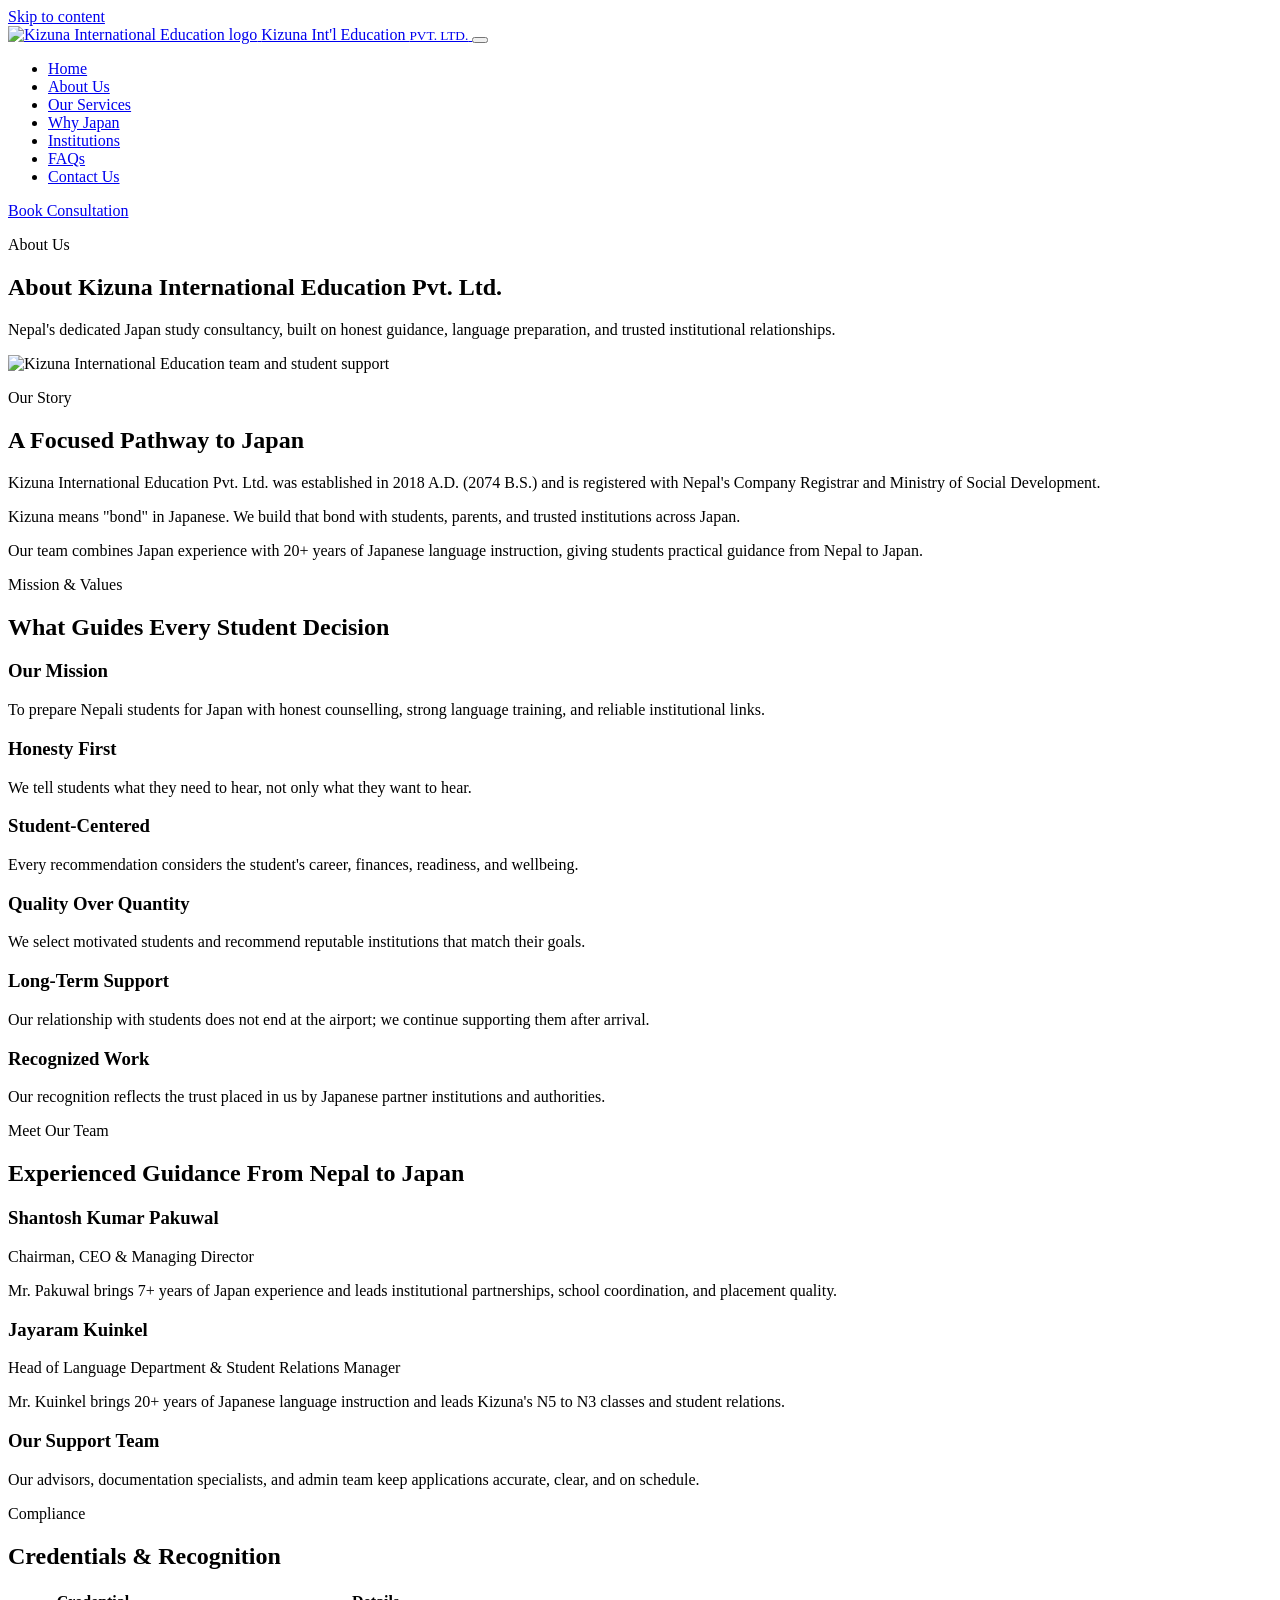
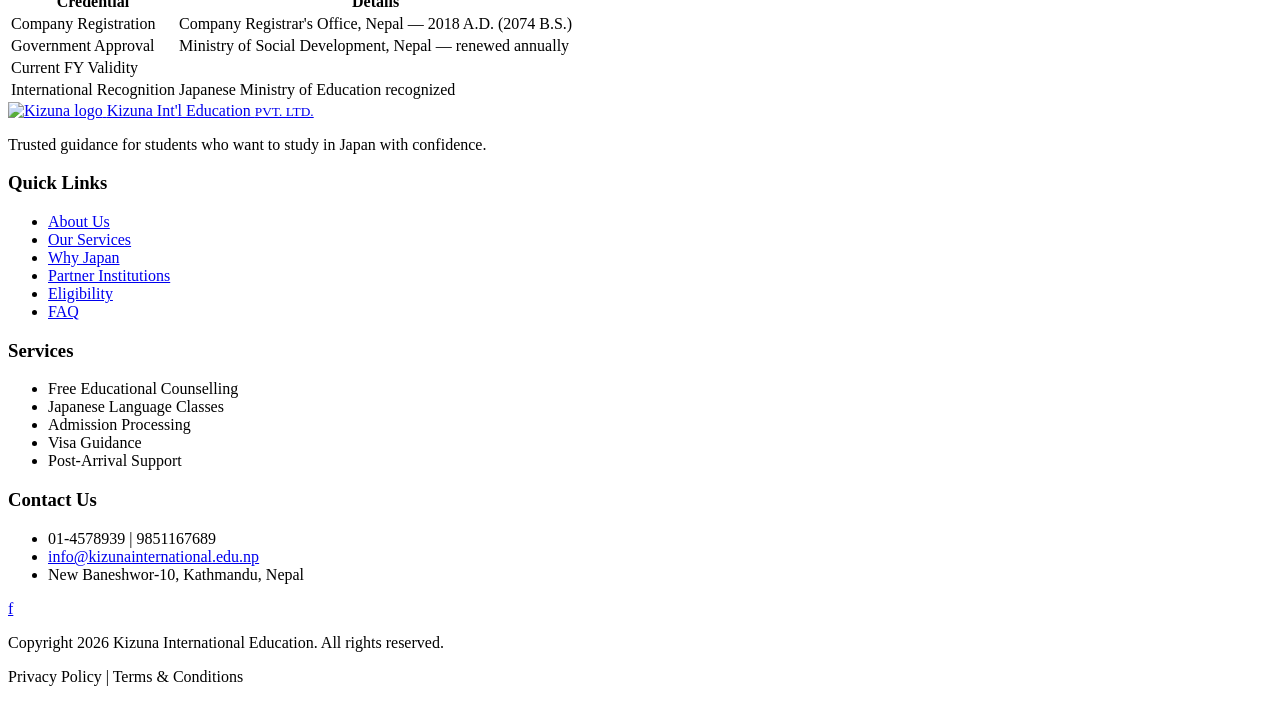
==== about.html @ e5ee1f21 "Add files via upload" ====
<!DOCTYPE html>
<html lang="en">
  <head>
    <meta charset="UTF-8" />
    <meta name="viewport" content="width=device-width, initial-scale=1.0" />
    <title>About Us | Kizuna International Education</title>
    <meta
      name="description"
      content="Learn about Kizuna International Education, Nepal's dedicated Japan study consultancy with government approval, Japan experience, and in-house Japanese language instruction."
    />
    <link rel="preconnect" href="https://fonts.googleapis.com" />
    <link rel="preconnect" href="https://fonts.gstatic.com" crossorigin />
    <link
      href="https://fonts.googleapis.com/css2?family=Noto+Sans:wght@400;500;600;700&family=Outfit:wght@400;500;600;700;800&display=swap"
      rel="stylesheet"
    />
    <link rel="stylesheet" href="css/style.css" />
    <link rel="icon" type="image/png" href="assets/logo/favicon.png" />
  </head>
  <body>
    <a class="skip-link" href="#main-content">Skip to content</a>

    <header class="site-header">
      <div class="container nav-wrap">
        <a class="brand" href="index.html" aria-label="Kizuna International Education home">
          <img src="assets/logo/kizuna-logo.jpeg" alt="Kizuna International Education logo" />
          <span>Kizuna Int'l Education <small>PVT. LTD.</small></span>
        </a>
        <button class="menu-toggle" id="menuToggle" aria-expanded="false" aria-controls="primaryNav" aria-label="Open navigation menu">
          <span></span><span></span><span></span>
        </button>
        <nav class="primary-nav" id="primaryNav" aria-label="Primary navigation">
          <ul>
            <li><a href="index.html" class="nav-link">Home</a></li>
            <li><a href="about.html" class="nav-link active">About Us</a></li>
            <li><a href="services.html" class="nav-link">Our Services</a></li>
            <li><a href="why-japan.html" class="nav-link">Why Japan</a></li>
            <li><a href="partners.html" class="nav-link">Institutions</a></li>
            <li><a href="faq.html" class="nav-link">FAQs</a></li>
            <li><a href="contact.html" class="nav-link">Contact Us</a></li>
          </ul>
          <a class="btn btn-primary nav-cta" href="contact.html">Book Consultation</a>
        </nav>
      </div>
    </header>

    <main id="main-content">
      <section class="page-hero">
        <div class="container" data-animate="fade-up">
          <p class="eyebrow">About Us</p>
          <h1>About Kizuna International Education Pvt. Ltd.</h1>
          <p>Nepal's dedicated Japan study consultancy, built on honest guidance, language preparation, and trusted institutional relationships.</p>
        </div>
      </section>

      <section class="content-band section-pad">
        <div class="container feature-split">
          <div class="about-image" data-animate="fade-right">
            <img src="assets/logo/banner1.png" alt="Kizuna International Education team and student support" />
          </div>
          <div class="about-content" data-animate="fade-left">
            <p class="eyebrow">Our Story</p>
            <h2>A Focused Pathway to Japan</h2>
            <p>Kizuna International Education Pvt. Ltd. was established in 2018 A.D. (2074 B.S.) and is registered with Nepal's Company Registrar and Ministry of Social Development.</p>
            <p>Kizuna means "bond" in Japanese. We build that bond with students, parents, and trusted institutions across Japan.</p>
            <p>Our team combines Japan experience with 20+ years of Japanese language instruction, giving students practical guidance from Nepal to Japan.</p>
          </div>
        </div>
      </section>

      <section class="content-band soft section-pad">
        <div class="container">
          <div class="section-head center" data-animate="fade-up">
            <p class="eyebrow">Mission & Values</p>
            <h2>What Guides Every Student Decision</h2>
          </div>
          <div class="content-grid">
            <article class="detail-card" data-animate="fade-up">
              <h3>Our Mission</h3>
              <p>To prepare Nepali students for Japan with honest counselling, strong language training, and reliable institutional links.</p>
            </article>
            <article class="detail-card" data-animate="fade-up">
              <h3>Honesty First</h3>
              <p>We tell students what they need to hear, not only what they want to hear.</p>
            </article>
            <article class="detail-card" data-animate="fade-up">
              <h3>Student-Centered</h3>
              <p>Every recommendation considers the student's career, finances, readiness, and wellbeing.</p>
            </article>
            <article class="detail-card" data-animate="fade-up">
              <h3>Quality Over Quantity</h3>
              <p>We select motivated students and recommend reputable institutions that match their goals.</p>
            </article>
            <article class="detail-card" data-animate="fade-up">
              <h3>Long-Term Support</h3>
              <p>Our relationship with students does not end at the airport; we continue supporting them after arrival.</p>
            </article>
            <article class="detail-card" data-animate="fade-up">
              <h3>Recognized Work</h3>
              <p>Our recognition reflects the trust placed in us by Japanese partner institutions and authorities.</p>
            </article>
          </div>
        </div>
      </section>

      <section class="content-band section-pad">
        <div class="container">
          <div class="section-head center" data-animate="fade-up">
            <p class="eyebrow">Meet Our Team</p>
            <h2>Experienced Guidance From Nepal to Japan</h2>
          </div>
          <div class="team-grid">
            <article class="team-card" data-animate="fade-up">
              <h3>Shantosh Kumar Pakuwal</h3>
              <span class="role">Chairman, CEO & Managing Director</span>
              <p>Mr. Pakuwal brings 7+ years of Japan experience and leads institutional partnerships, school coordination, and placement quality.</p>
            </article>
            <article class="team-card" data-animate="fade-up">
              <h3>Jayaram Kuinkel</h3>
              <span class="role">Head of Language Department & Student Relations Manager</span>
              <p>Mr. Kuinkel brings 20+ years of Japanese language instruction and leads Kizuna's N5 to N3 classes and student relations.</p>
            </article>
          </div>
          <article class="detail-card support-card" data-animate="fade-up">
            <h3>Our Support Team</h3>
            <p>Our advisors, documentation specialists, and admin team keep applications accurate, clear, and on schedule.</p>
          </article>
        </div>
      </section>

      <section class="content-band soft section-pad">
        <div class="container">
          <div class="section-head center" data-animate="fade-up">
            <p class="eyebrow">Compliance</p>
            <h2>Credentials & Recognition</h2>
          </div>
          <div class="table-wrap" data-animate="fade-up">
            <table class="data-table">
              <thead>
                <tr><th>Credential</th><th>Details</th></tr>
              </thead>
              <tbody>
                <tr><td>Company Registration</td><td>Company Registrar's Office, Nepal &mdash; 2018 A.D. (2074 B.S.)</td></tr>
                <tr><td>Government Approval</td><td>Ministry of Social Development, Nepal &mdash; renewed annually</td></tr>
                <tr><td>Current FY Validity</td><td><span data-fiscal-year></span></td></tr>
                <tr><td>International Recognition</td><td>Japanese Ministry of Education recognized</td></tr>
              </tbody>
            </table>
          </div>
        </div>
      </section>
    </main>

    <footer class="site-footer">
      <div class="container footer-grid">
        <div>
          <a class="brand footer-brand" href="index.html" aria-label="Kizuna home">
            <img src="assets/logo/kizuna-logo.jpeg" alt="Kizuna logo" />
            <span>Kizuna Int'l Education <small>PVT. LTD.</small></span>
          </a>
          <p>Trusted guidance for students who want to study in Japan with confidence.</p>
        </div>
        <div>
          <h3>Quick Links</h3>
          <ul>
            <li><a href="about.html">About Us</a></li>
            <li><a href="services.html">Our Services</a></li>
            <li><a href="why-japan.html">Why Japan</a></li>
            <li><a href="partners.html">Partner Institutions</a></li>
            <li><a href="eligibility.html">Eligibility</a></li>
            <li><a href="faq.html">FAQ</a></li>
          </ul>
        </div>
        <div>
          <h3>Services</h3>
          <ul>
            <li>Free Educational Counselling</li>
            <li>Japanese Language Classes</li>
            <li>Admission Processing</li>
            <li>Visa Guidance</li>
            <li>Post-Arrival Support</li>
          </ul>
        </div>
        <div>
          <h3>Contact Us</h3>
          <ul>
            <li>01-4578939 | 9851167689</li>
            <li><a href="mailto:info@kizunainternational.edu.np">info@kizunainternational.edu.np</a></li>
            <li>New Baneshwor-10, Kathmandu, Nepal</li>
          </ul>
          <div class="social-row" aria-label="Social links">
            <a href="https://www.facebook.com/kizunakathmandu" target="_blank" rel="noopener noreferrer">f</a>
          </div>
        </div>
      </div>
      <div class="copyright">
        <div class="container copyright-row">
          <p>Copyright <span data-current-year>2026</span> Kizuna International Education. All rights reserved.</p>
          <p>Privacy Policy | Terms & Conditions</p>
        </div>
      </div>
    </footer>
    <script src="js/script.js"></script>
  </body>
</html>
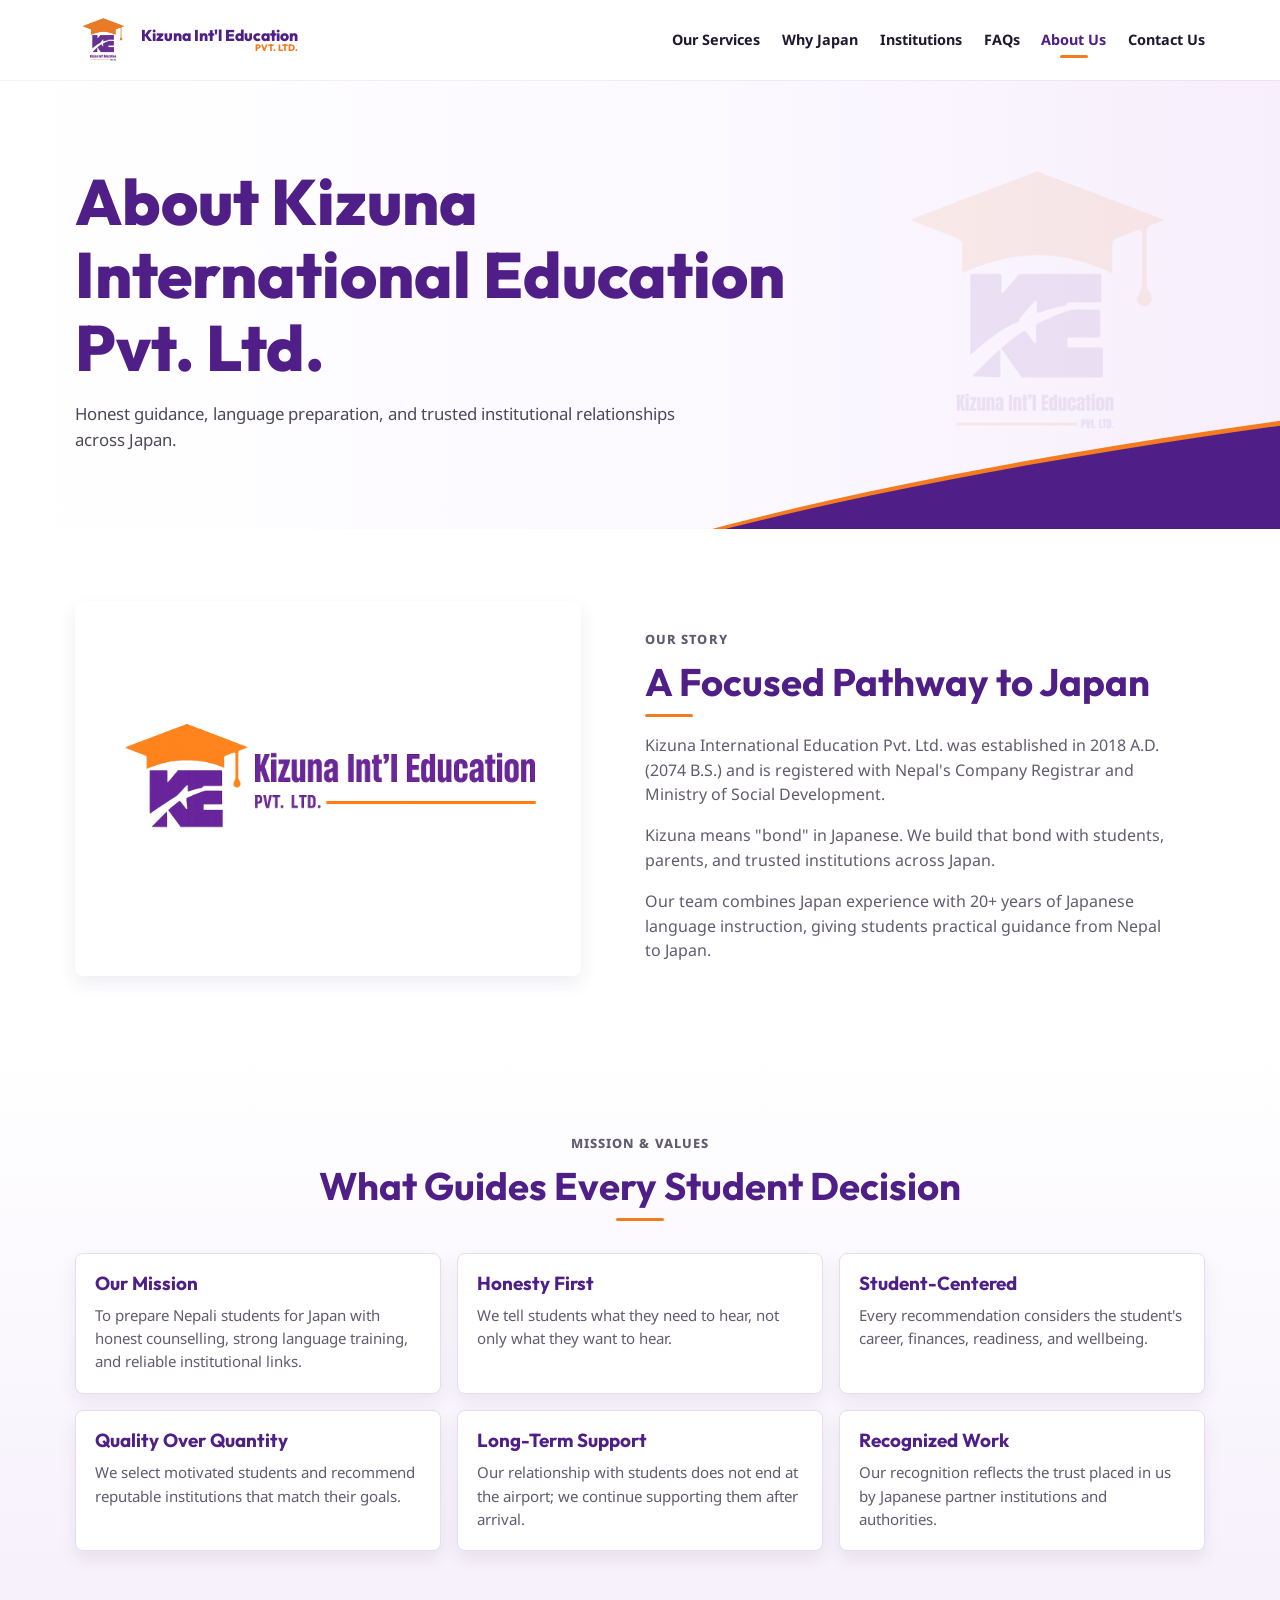
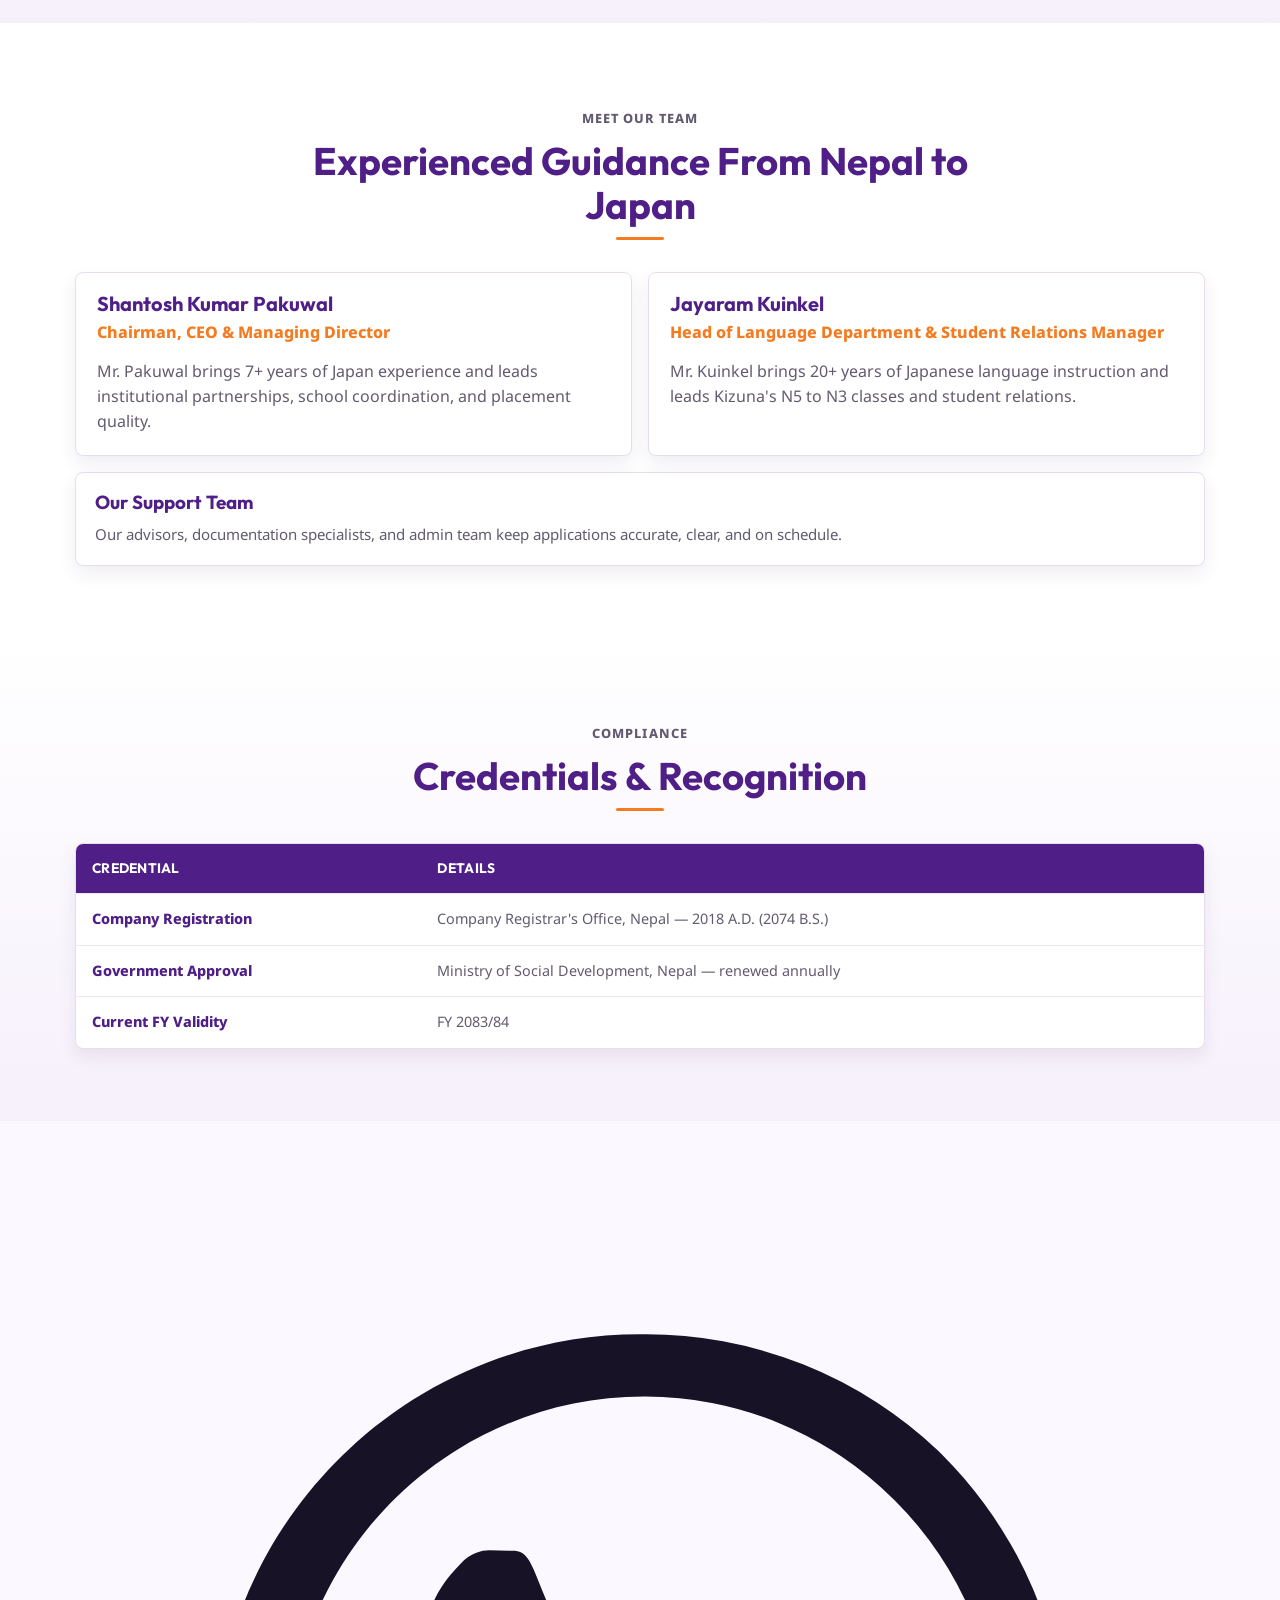
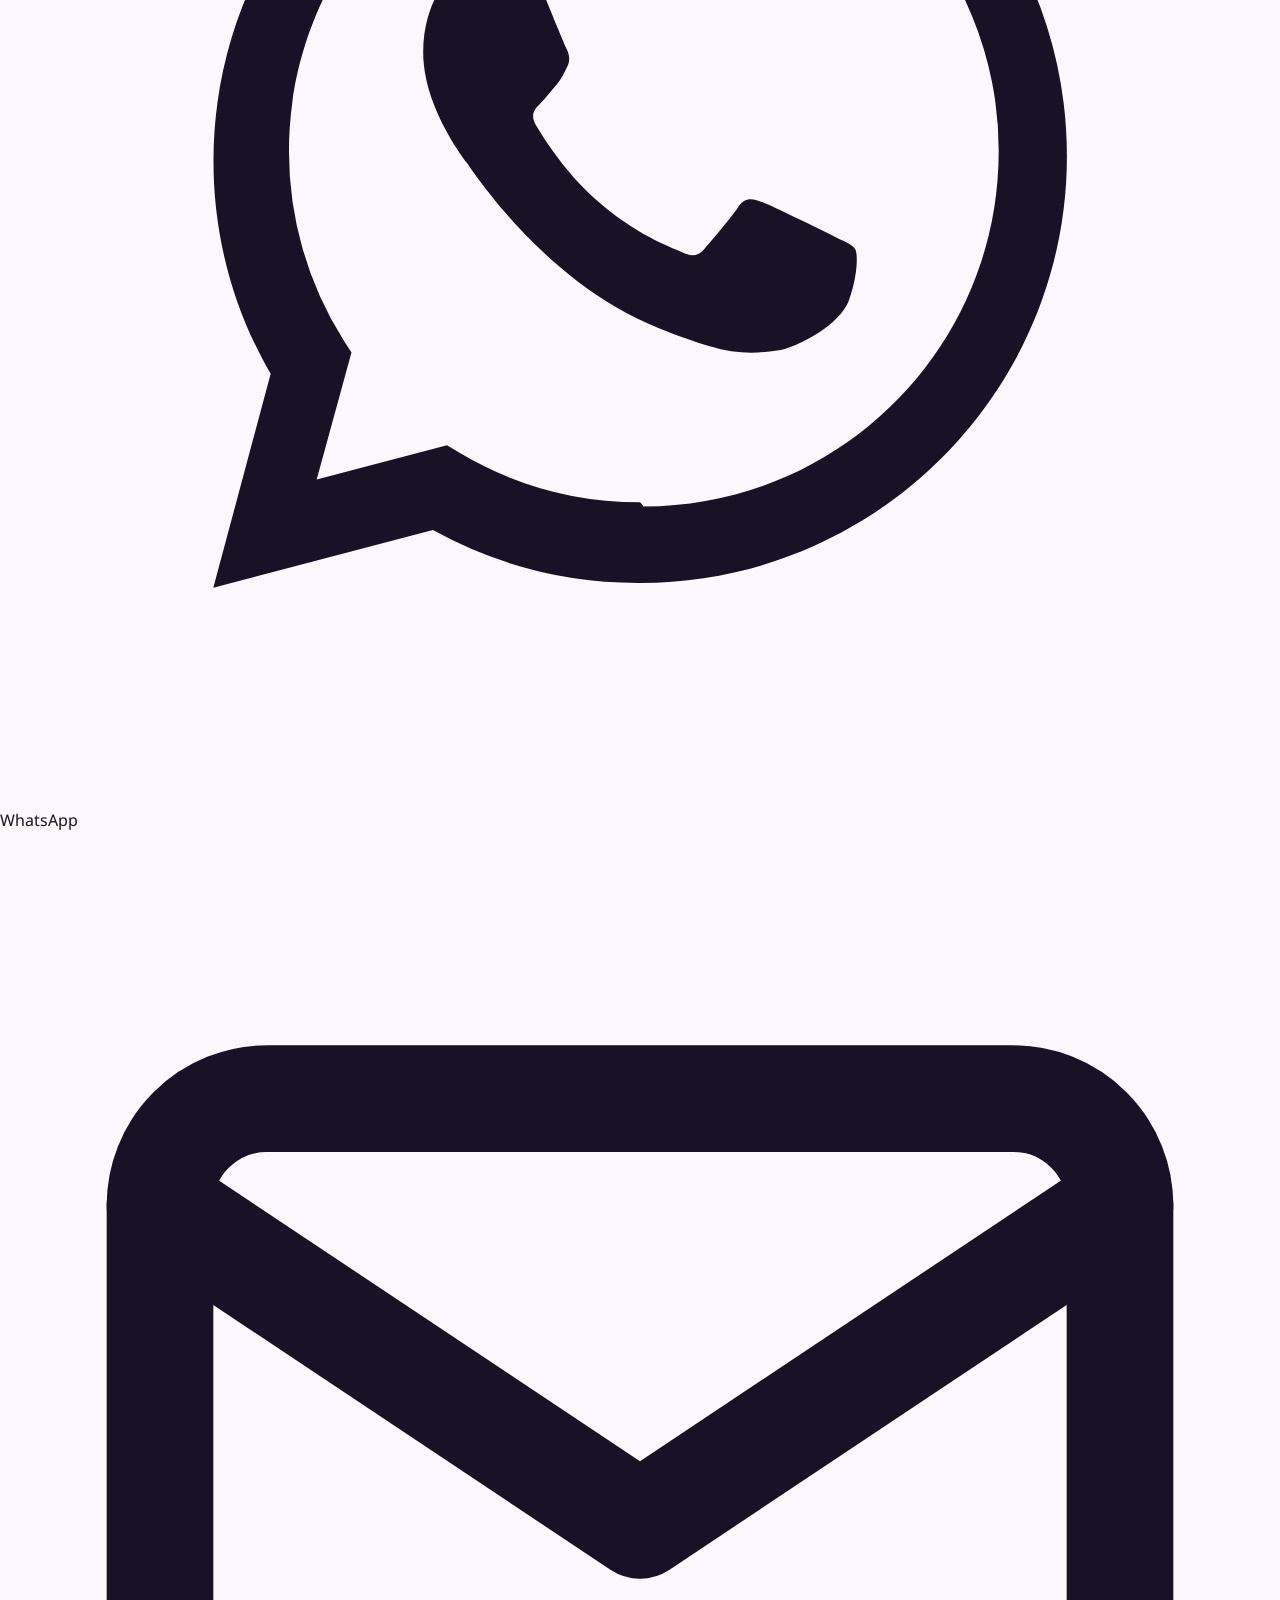
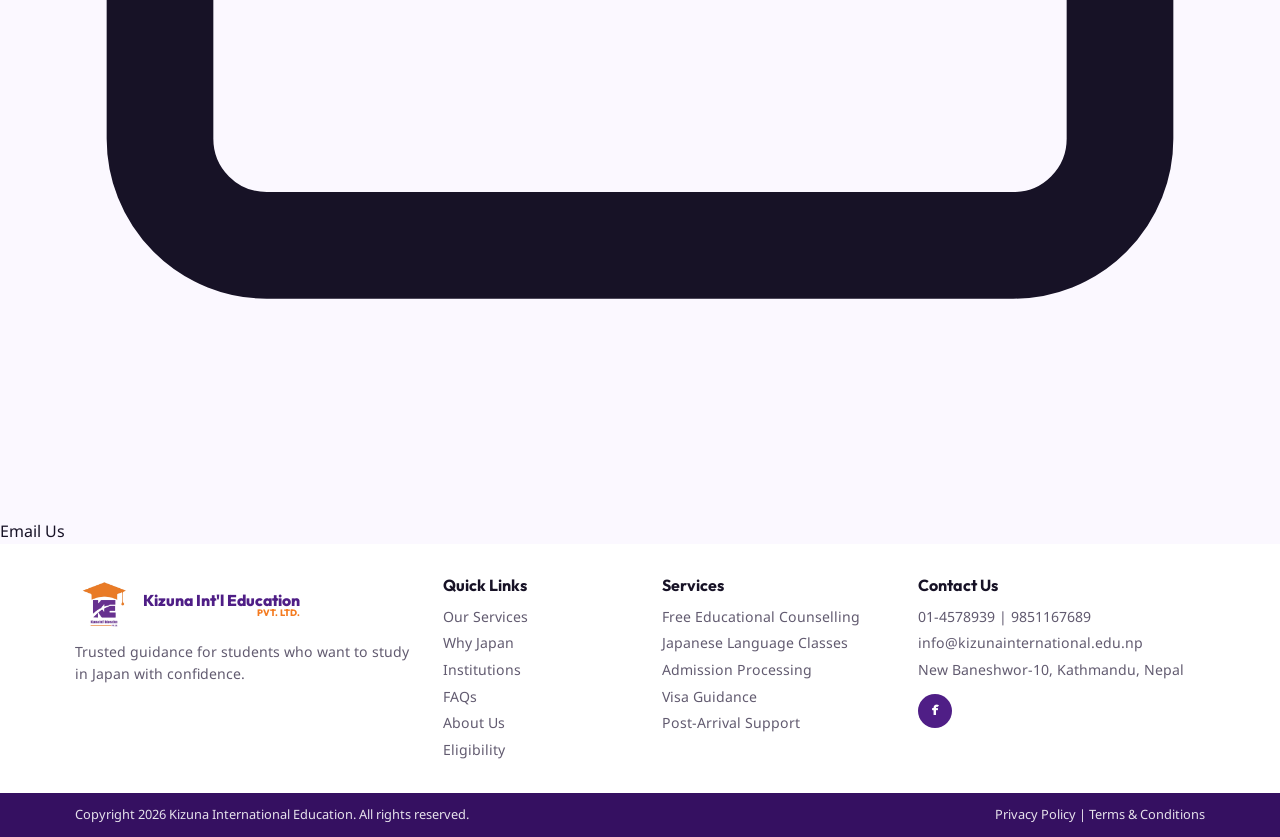
==== commit 9779779c: "Add files via upload" ====
--- a/about.html
+++ b/about.html
@@ -6,7 +6,7 @@
     <title>About Us | Kizuna International Education</title>
     <meta
       name="description"
-      content="Learn about Kizuna International Education, Nepal's dedicated Japan study consultancy with government approval, Japan experience, and in-house Japanese language instruction."
+      content="Learn about Kizuna International Education, a Japan study consultancy with government approval, Japan experience, and in-house Japanese language instruction."
     />
     <link rel="preconnect" href="https://fonts.googleapis.com" />
     <link rel="preconnect" href="https://fonts.gstatic.com" crossorigin />
@@ -31,25 +31,23 @@
         </button>
         <nav class="primary-nav" id="primaryNav" aria-label="Primary navigation">
           <ul>
-            <li><a href="index.html" class="nav-link">Home</a></li>
-            <li><a href="about.html" class="nav-link active">About Us</a></li>
             <li><a href="services.html" class="nav-link">Our Services</a></li>
             <li><a href="why-japan.html" class="nav-link">Why Japan</a></li>
             <li><a href="partners.html" class="nav-link">Institutions</a></li>
             <li><a href="faq.html" class="nav-link">FAQs</a></li>
+            <li><a href="about.html" class="nav-link active">About Us</a></li>
             <li><a href="contact.html" class="nav-link">Contact Us</a></li>
           </ul>
-          <a class="btn btn-primary nav-cta" href="contact.html">Book Consultation</a>
         </nav>
       </div>
     </header>
 
     <main id="main-content">
-      <section class="page-hero">
+      <section class="page-hero h-about">
+        <span class="hero-symbol" aria-hidden="true"></span>
         <div class="container" data-animate="fade-up">
-          <p class="eyebrow">About Us</p>
           <h1>About Kizuna International Education Pvt. Ltd.</h1>
-          <p>Nepal's dedicated Japan study consultancy, built on honest guidance, language preparation, and trusted institutional relationships.</p>
+          <p>Honest guidance, language preparation, and trusted institutional relationships across Japan.</p>
         </div>
       </section>
 
@@ -71,7 +69,7 @@
       <section class="content-band soft section-pad">
         <div class="container">
           <div class="section-head center" data-animate="fade-up">
-            <p class="eyebrow">Mission & Values</p>
+            <p class="eyebrow">Mission &amp; Values</p>
             <h2>What Guides Every Student Decision</h2>
           </div>
           <div class="content-grid">
@@ -112,12 +110,12 @@
           <div class="team-grid">
             <article class="team-card" data-animate="fade-up">
               <h3>Shantosh Kumar Pakuwal</h3>
-              <span class="role">Chairman, CEO & Managing Director</span>
+              <span class="role">Chairman, CEO &amp; Managing Director</span>
               <p>Mr. Pakuwal brings 7+ years of Japan experience and leads institutional partnerships, school coordination, and placement quality.</p>
             </article>
             <article class="team-card" data-animate="fade-up">
               <h3>Jayaram Kuinkel</h3>
-              <span class="role">Head of Language Department & Student Relations Manager</span>
+              <span class="role">Head of Language Department &amp; Student Relations Manager</span>
               <p>Mr. Kuinkel brings 20+ years of Japanese language instruction and leads Kizuna's N5 to N3 classes and student relations.</p>
             </article>
           </div>
@@ -132,7 +130,7 @@
         <div class="container">
           <div class="section-head center" data-animate="fade-up">
             <p class="eyebrow">Compliance</p>
-            <h2>Credentials & Recognition</h2>
+            <h2>Credentials &amp; Recognition</h2>
           </div>
           <div class="table-wrap" data-animate="fade-up">
             <table class="data-table">
@@ -143,13 +141,23 @@
                 <tr><td>Company Registration</td><td>Company Registrar's Office, Nepal &mdash; 2018 A.D. (2074 B.S.)</td></tr>
                 <tr><td>Government Approval</td><td>Ministry of Social Development, Nepal &mdash; renewed annually</td></tr>
                 <tr><td>Current FY Validity</td><td><span data-fiscal-year></span></td></tr>
-                <tr><td>International Recognition</td><td>Japanese Ministry of Education recognized</td></tr>
               </tbody>
             </table>
           </div>
         </div>
       </section>
     </main>
+
+    <div class="floating-contact" aria-label="Quick contact">
+      <a class="fab fab-whatsapp" href="https://wa.me/9779851167689" target="_blank" rel="noopener noreferrer" aria-label="Contact us on WhatsApp">
+        <svg viewBox="0 0 32 32" fill="currentColor" aria-hidden="true"><path d="M16.004 5.333c-5.887 0-10.667 4.78-10.667 10.667 0 1.88.494 3.71 1.43 5.32L5.333 26.667l5.49-1.44a10.62 10.62 0 0 0 5.18 1.32h.004c5.886 0 10.666-4.78 10.666-10.667 0-2.85-1.11-5.53-3.125-7.545a10.6 10.6 0 0 0-7.545-3.002zm0 19.2h-.003a8.84 8.84 0 0 1-4.503-1.233l-.323-.192-3.258.854.87-3.176-.21-.326a8.83 8.83 0 0 1-1.353-4.7c0-4.892 3.98-8.87 8.876-8.87a8.8 8.8 0 0 1 6.27 2.6 8.8 8.8 0 0 1 2.597 6.276c0 4.893-3.98 8.872-8.876 8.872zm4.867-6.64c-.267-.134-1.578-.778-1.823-.867-.244-.089-.422-.133-.6.134-.178.266-.689.866-.845 1.044-.155.178-.311.2-.578.067-.267-.134-1.126-.415-2.145-1.323-.793-.707-1.328-1.58-1.484-1.847-.155-.267-.016-.41.117-.544.12-.12.267-.31.4-.466.134-.156.178-.267.267-.445.089-.178.045-.334-.022-.467-.067-.134-.6-1.446-.822-1.98-.216-.52-.436-.45-.6-.458l-.511-.009c-.178 0-.467.067-.711.334-.245.266-.934.912-.934 2.224 0 1.311.956 2.578 1.09 2.756.133.178 1.88 2.872 4.556 4.027.636.275 1.133.439 1.52.561.639.203 1.22.174 1.68.106.512-.077 1.578-.645 1.8-1.267.222-.623.222-1.156.155-1.267-.066-.111-.244-.178-.511-.311z"/></svg>
+        <span class="fab-label">WhatsApp</span>
+      </a>
+      <a class="fab fab-email" href="https://mail.google.com/mail/?view=cm&amp;fs=1&amp;to=info@kizunainternational.edu.np&amp;su=Study%20in%20Japan%20Inquiry" target="_blank" rel="noopener noreferrer" aria-label="Email us on Gmail">
+        <svg viewBox="0 0 24 24" fill="none" stroke="currentColor" stroke-width="2" stroke-linecap="round" stroke-linejoin="round" aria-hidden="true"><rect x="3" y="5" width="18" height="14" rx="2"/><path d="m3 7 9 6 9-6"/></svg>
+        <span class="fab-label">Email Us</span>
+      </a>
+    </div>
 
     <footer class="site-footer">
       <div class="container footer-grid">
@@ -163,12 +171,12 @@
         <div>
           <h3>Quick Links</h3>
           <ul>
-            <li><a href="about.html">About Us</a></li>
             <li><a href="services.html">Our Services</a></li>
             <li><a href="why-japan.html">Why Japan</a></li>
-            <li><a href="partners.html">Partner Institutions</a></li>
+            <li><a href="partners.html">Institutions</a></li>
+            <li><a href="faq.html">FAQs</a></li>
+            <li><a href="about.html">About Us</a></li>
             <li><a href="eligibility.html">Eligibility</a></li>
-            <li><a href="faq.html">FAQ</a></li>
           </ul>
         </div>
         <div>
@@ -196,7 +204,7 @@
       <div class="copyright">
         <div class="container copyright-row">
           <p>Copyright <span data-current-year>2026</span> Kizuna International Education. All rights reserved.</p>
-          <p>Privacy Policy | Terms & Conditions</p>
+          <p>Privacy Policy | Terms &amp; Conditions</p>
         </div>
       </div>
     </footer>
--- a/css/style.css
+++ b/css/style.css
@@ -0,0 +1,1937 @@
+:root {
+  --bg: #fbf8ff;
+  --surface: #ffffff;
+  --surface-soft: #f6f0fb;
+  --text: #171226;
+  --muted: #625b70;
+  --primary: #4f1e86;
+  --primary-dark: #351061;
+  --primary-soft: #efe5f8;
+  --accent: #f47b20;
+  --accent-light: #ff9d38;
+  --line: #e7ddec;
+  --success: #2f9152;
+
+  --radius: 8px;
+  --shadow-sm: 0 8px 18px rgba(57, 29, 86, 0.08);
+  --shadow: 0 16px 34px rgba(57, 29, 86, 0.13);
+  --container-pad: 1rem;
+  --header-h: 80px;
+  --transition: 220ms ease;
+}
+
+* {
+  box-sizing: border-box;
+}
+
+html {
+  scroll-behavior: smooth;
+}
+
+body {
+  margin: 0;
+  font-family: "Noto Sans", "Segoe UI", sans-serif;
+  color: var(--text);
+  background: var(--bg);
+  line-height: 1.55;
+  overflow-x: hidden;
+}
+
+img {
+  max-width: 100%;
+  display: block;
+}
+
+a {
+  color: inherit;
+  text-decoration: none;
+}
+
+ul,
+ol {
+  margin: 0;
+  padding: 0;
+  list-style: none;
+}
+
+h1,
+h2,
+h3 {
+  margin: 0;
+  font-family: "Outfit", "Segoe UI", sans-serif;
+  line-height: 1.14;
+  letter-spacing: 0;
+}
+
+p {
+  margin: 0;
+}
+
+.container {
+  width: min(1130px, calc(100% - (var(--container-pad) * 2)));
+  margin: 0 auto;
+}
+
+.section-pad {
+  padding: 72px 0;
+}
+
+.skip-link {
+  position: absolute;
+  left: -999px;
+  top: 0;
+  z-index: 1000;
+  padding: 0.7rem 0.9rem;
+  background: var(--primary);
+  color: #fff;
+}
+
+.skip-link:focus {
+  left: 12px;
+  top: 12px;
+}
+
+.site-header {
+  position: sticky;
+  top: 0;
+  z-index: 50;
+  background: rgba(255, 255, 255, 0.96);
+  box-shadow: 0 1px 0 rgba(79, 30, 134, 0.06);
+  backdrop-filter: blur(12px);
+  transition: box-shadow var(--transition);
+}
+
+.site-header.scrolled {
+  box-shadow: 0 10px 28px rgba(45, 25, 70, 0.1);
+}
+
+.nav-wrap {
+  min-height: var(--header-h);
+  display: flex;
+  align-items: center;
+  justify-content: space-between;
+  gap: 1.2rem;
+}
+
+.brand {
+  display: inline-flex;
+  align-items: center;
+  gap: 0.62rem;
+  flex-shrink: 0;
+}
+
+.brand img {
+  width: 56px;
+  height: 56px;
+  object-fit: contain;
+  mix-blend-mode: multiply;
+}
+
+.brand span {
+  display: grid;
+  color: var(--primary);
+  font-family: "Outfit", sans-serif;
+  font-size: 0.98rem;
+  font-weight: 800;
+  line-height: 1.05;
+  white-space: nowrap;
+}
+
+.brand small {
+  color: var(--accent);
+  font-size: 0.58rem;
+  text-align: right;
+}
+
+.primary-nav {
+  display: flex;
+  align-items: center;
+  gap: 1.25rem;
+}
+
+.primary-nav ul {
+  display: flex;
+  align-items: center;
+  gap: clamp(0.8rem, 1.7vw, 1.65rem);
+}
+
+.nav-link {
+  position: relative;
+  display: inline-flex;
+  align-items: center;
+  min-height: 38px;
+  color: #1f1830;
+  font-size: 0.9rem;
+  font-weight: 700;
+}
+
+.nav-link::after {
+  content: "";
+  position: absolute;
+  left: 50%;
+  bottom: 1px;
+  width: 28px;
+  height: 3px;
+  background: var(--accent);
+  border-radius: 999px;
+  transform: translateX(-50%) scaleX(0);
+  transition: transform var(--transition);
+}
+
+.nav-link:hover,
+.nav-link.active {
+  color: var(--primary);
+}
+
+.nav-link:hover::after,
+.nav-link.active::after {
+  transform: translateX(-50%) scaleX(1);
+}
+
+.btn {
+  display: inline-flex;
+  align-items: center;
+  justify-content: center;
+  gap: 0.55rem;
+  min-height: 44px;
+  border-radius: 8px;
+  padding: 0.72rem 1.18rem;
+  border: 1px solid transparent;
+  font-size: 0.9rem;
+  font-weight: 800;
+  line-height: 1;
+  cursor: pointer;
+  transition: transform var(--transition), box-shadow var(--transition), border-color var(--transition), background var(--transition);
+}
+
+.btn::after {
+  content: ">";
+  font-size: 1.05rem;
+  line-height: 1;
+}
+
+.btn:hover {
+  transform: translateY(-2px);
+}
+
+.btn-primary {
+  background: linear-gradient(135deg, var(--accent-light), var(--accent));
+  color: #fff;
+  box-shadow: 0 10px 20px rgba(244, 123, 32, 0.24);
+}
+
+.btn-primary:hover {
+  box-shadow: 0 14px 28px rgba(244, 123, 32, 0.32);
+}
+
+.btn-secondary {
+  background: #fff;
+  color: var(--primary);
+  border-color: #ddd1e9;
+}
+
+.btn-secondary:hover {
+  border-color: var(--primary);
+  background: #fbf8ff;
+}
+
+.btn-secondary.light {
+  background: rgba(255, 255, 255, 0.12);
+  color: #fff;
+  border-color: rgba(255, 255, 255, 0.42);
+}
+
+.btn-secondary.light:hover {
+  background: rgba(255, 255, 255, 0.18);
+  border-color: #fff;
+}
+
+.nav-cta {
+  min-height: 42px;
+  padding-inline: 1.05rem;
+  white-space: nowrap;
+}
+
+.nav-cta::after {
+  content: none;
+}
+
+.menu-toggle {
+  display: none;
+  width: 44px;
+  height: 44px;
+  padding: 0;
+  border: 0;
+  border-radius: 8px;
+  background: #fff3e9;
+  align-items: center;
+  justify-content: center;
+  flex-direction: column;
+}
+
+.menu-toggle span {
+  display: block;
+  width: 22px;
+  height: 2px;
+  margin: 2.5px 0;
+  border-radius: 2px;
+  background: var(--primary);
+}
+
+.hero,
+.page-hero {
+  position: relative;
+  overflow: hidden;
+  padding: 86px 0 76px;
+  background: linear-gradient(90deg, #fff 0%, #fbf8ff 58%, #f7effc 100%);
+}
+
+.hero::before,
+.page-hero::before {
+  content: "";
+  position: absolute;
+  top: 50%;
+  right: max(1rem, calc((100vw - 1130px) / 2));
+  width: min(340px, 32vw);
+  aspect-ratio: 1;
+  background: url("../assets/logo/kizuna-logo.jpeg") center / contain no-repeat;
+  mix-blend-mode: multiply;
+  opacity: 0.1;
+  transform: translateY(-50%);
+  pointer-events: none;
+}
+
+.hero::after,
+.page-hero::after {
+  content: "";
+  position: absolute;
+  right: -8%;
+  bottom: -60px;
+  width: 72%;
+  height: 120px;
+  border-top: 5px solid var(--accent);
+  border-radius: 100% 0 0 0;
+  background: var(--primary);
+  transform: skewY(-7deg);
+}
+
+.hero-grid {
+  position: relative;
+  z-index: 1;
+}
+
+.hero-content {
+  max-width: 720px;
+}
+
+.eyebrow {
+  display: inline-block;
+  margin-bottom: 0.72rem;
+  color: var(--primary);
+  font-size: 0.8rem;
+  font-weight: 800;
+  letter-spacing: 0.08em;
+  text-transform: uppercase;
+}
+
+.hero h1 {
+  max-width: 720px;
+  margin-bottom: 1rem;
+  color: var(--primary);
+  font-size: clamp(2.25rem, 5vw, 4rem);
+  font-weight: 800;
+}
+
+.hero-content > p:not(.eyebrow) {
+  max-width: 620px;
+  margin-top: 1rem;
+  color: #4e4859;
+  font-size: 1.05rem;
+}
+
+.hero-actions {
+  display: flex;
+  flex-wrap: wrap;
+  gap: 1rem;
+  margin-top: 1.65rem;
+}
+
+.hero-features {
+  display: grid;
+  grid-template-columns: repeat(3, minmax(0, 1fr));
+  gap: 1.05rem;
+  margin-top: 2rem;
+}
+
+.hero-features article {
+  display: grid;
+  grid-template-columns: 42px 1fr;
+  gap: 0.7rem;
+  align-items: center;
+}
+
+.hero-features h3 {
+  margin-bottom: 0.12rem;
+  font-size: 0.9rem;
+}
+
+.hero-features p {
+  color: var(--muted);
+  font-size: 0.78rem;
+  line-height: 1.3;
+}
+
+.mini-icon,
+.card-icon,
+.stat-icon {
+  position: relative;
+  display: inline-grid;
+  place-items: center;
+  flex: 0 0 auto;
+}
+
+.mini-icon {
+  width: 42px;
+  height: 42px;
+  border-radius: 50%;
+  background: var(--primary);
+  color: #fff;
+}
+
+.hero-features article:nth-child(2) .mini-icon {
+  background: var(--accent);
+}
+
+.card-icon {
+  width: 58px;
+  height: 58px;
+  margin: 0 auto 0.9rem;
+  color: var(--primary);
+}
+
+.stat-icon {
+  width: 52px;
+  height: 52px;
+  color: #fff;
+}
+
+.mini-icon::before,
+.mini-icon::after,
+.card-icon::before,
+.card-icon::after,
+.stat-icon::before,
+.stat-icon::after {
+  content: "";
+  position: absolute;
+  display: block;
+}
+
+.people-icon::before {
+  width: 13px;
+  height: 13px;
+  top: 10px;
+  left: 13px;
+  border: 3px solid currentColor;
+  border-color: currentColor;
+  border-radius: 50%;
+}
+
+.people-icon::after {
+  width: 28px;
+  height: 14px;
+  left: 7px;
+  bottom: 8px;
+  border: 3px solid currentColor;
+  border-top: 0;
+  border-radius: 0 0 16px 16px;
+}
+
+.mini-icon.people-icon,
+.mini-icon.document-icon,
+.mini-icon.shield-icon {
+  color: #fff;
+}
+
+.document-icon::before {
+  width: 26px;
+  height: 32px;
+  border: 4px solid currentColor;
+  border-radius: 4px;
+  transform: translateY(1px);
+}
+
+.document-icon::after {
+  width: 16px;
+  height: 4px;
+  top: 22px;
+  background: currentColor;
+  box-shadow: 0 8px 0 currentColor;
+}
+
+.shield-icon::before {
+  width: 28px;
+  height: 32px;
+  border: 4px solid currentColor;
+  border-radius: 16px 16px 18px 18px;
+  transform: translateY(1px);
+}
+
+.shield-icon::after {
+  width: 14px;
+  height: 8px;
+  border-left: 4px solid currentColor;
+  border-bottom: 4px solid currentColor;
+  transform: rotate(-45deg);
+}
+
+.admission-icon::before,
+.school-icon::before {
+  width: 34px;
+  height: 22px;
+  background: currentColor;
+  clip-path: polygon(50% 0, 100% 38%, 50% 76%, 0 38%);
+  top: 11px;
+}
+
+.admission-icon::after,
+.school-icon::after {
+  width: 28px;
+  height: 12px;
+  border: 4px solid currentColor;
+  border-top: 0;
+  bottom: 10px;
+  border-radius: 0 0 8px 8px;
+}
+
+.visa-icon::before {
+  width: 34px;
+  height: 28px;
+  border: 4px solid currentColor;
+  border-radius: 6px;
+}
+
+.visa-icon::after {
+  width: 18px;
+  height: 18px;
+  border: 4px solid currentColor;
+  border-radius: 50%;
+  right: 6px;
+  bottom: 6px;
+}
+
+.interview-icon::before {
+  width: 34px;
+  height: 24px;
+  border: 4px solid currentColor;
+  border-radius: 7px;
+  top: 10px;
+}
+
+.interview-icon::after {
+  width: 12px;
+  height: 12px;
+  border-left: 4px solid currentColor;
+  border-bottom: 4px solid currentColor;
+  left: 15px;
+  bottom: 10px;
+  transform: skewY(-30deg);
+}
+
+.travel-icon::before {
+  width: 40px;
+  height: 12px;
+  background: currentColor;
+  border-radius: 999px;
+  transform: rotate(-30deg);
+}
+
+.travel-icon::after {
+  width: 22px;
+  height: 22px;
+  border-left: 8px solid currentColor;
+  border-bottom: 8px solid currentColor;
+  transform: rotate(-30deg);
+  right: 7px;
+  top: 12px;
+}
+
+.globe-icon::before {
+  width: 36px;
+  height: 36px;
+  border: 4px solid currentColor;
+  border-radius: 50%;
+}
+
+.globe-icon::after {
+  width: 36px;
+  height: 4px;
+  background: currentColor;
+  box-shadow: 0 -10px 0 -1px currentColor, 0 10px 0 -1px currentColor;
+}
+
+.building-icon::before {
+  width: 28px;
+  height: 36px;
+  border: 4px solid currentColor;
+  border-radius: 4px;
+}
+
+.building-icon::after {
+  width: 4px;
+  height: 4px;
+  background: currentColor;
+  box-shadow: -8px -8px 0 currentColor, 8px -8px 0 currentColor, -8px 4px 0 currentColor, 8px 4px 0 currentColor, -8px 16px 0 currentColor, 8px 16px 0 currentColor;
+}
+
+.tech-icon::before {
+  width: 34px;
+  height: 34px;
+  border: 4px solid currentColor;
+  border-radius: 50%;
+}
+
+.tech-icon::after {
+  width: 8px;
+  height: 8px;
+  background: currentColor;
+  border-radius: 50%;
+  box-shadow: -18px 0 0 currentColor, 18px 0 0 currentColor, 0 -18px 0 currentColor, 0 18px 0 currentColor;
+}
+
+.scholarship-icon::before {
+  width: 36px;
+  height: 28px;
+  border: 4px solid currentColor;
+  border-radius: 6px;
+}
+
+.scholarship-icon::after {
+  width: 18px;
+  height: 26px;
+  border-left: 4px solid currentColor;
+  border-right: 4px solid currentColor;
+}
+
+.career-icon::before {
+  width: 36px;
+  height: 28px;
+  border: 4px solid currentColor;
+  border-radius: 6px;
+  bottom: 12px;
+}
+
+.career-icon::after {
+  width: 18px;
+  height: 8px;
+  border: 4px solid currentColor;
+  border-bottom: 0;
+  top: 9px;
+  border-radius: 6px 6px 0 0;
+}
+
+.culture-icon::before {
+  width: 34px;
+  height: 34px;
+  border: 4px solid currentColor;
+  border-radius: 50% 50% 50% 8px;
+  transform: rotate(-45deg);
+}
+
+.culture-icon::after {
+  width: 8px;
+  height: 8px;
+  background: currentColor;
+  border-radius: 50%;
+}
+
+.section-head {
+  max-width: 720px;
+  margin-bottom: 2rem;
+}
+
+.section-head.center {
+  margin-inline: auto;
+  text-align: center;
+}
+
+.section-head h2,
+.about-content h2,
+.contact-details h2 {
+  color: var(--primary);
+  font-size: clamp(1.8rem, 3vw, 2.55rem);
+}
+
+.section-head h2::after,
+.about-content h2::after,
+.contact-details h2::after {
+  content: "";
+  display: block;
+  width: 48px;
+  height: 3px;
+  margin: 0.55rem auto 0;
+  border-radius: 999px;
+  background: var(--accent);
+}
+
+.about-content h2::after,
+.contact-details h2::after {
+  margin-left: 0;
+}
+
+.section-head p {
+  margin-top: 0.85rem;
+  color: var(--muted);
+}
+
+.services,
+.testimonials,
+.gallery {
+  background: linear-gradient(180deg, #fff 0%, var(--surface-soft) 100%);
+}
+
+.trust-bar {
+  padding: 22px 0;
+  background: #fff;
+  border-bottom: 1px solid var(--line);
+}
+
+.trust-grid {
+  display: grid;
+  grid-template-columns: repeat(4, minmax(0, 1fr));
+  gap: 1rem;
+}
+
+.trust-grid article {
+  min-height: 104px;
+  padding: 1rem;
+  border: 1px solid var(--line);
+  border-radius: var(--radius);
+  background: linear-gradient(180deg, #fff, #fbf7ff);
+  box-shadow: var(--shadow-sm);
+}
+
+.trust-grid h3 {
+  margin-bottom: 0.35rem;
+  color: var(--primary);
+  font-size: 1.08rem;
+}
+
+.trust-grid p {
+  color: var(--muted);
+  font-size: 0.86rem;
+}
+
+.service-grid,
+.benefit-grid,
+.gallery-grid {
+  display: grid;
+  grid-template-columns: repeat(3, minmax(0, 1fr));
+  gap: 1rem;
+}
+
+.service-card,
+.benefit-card,
+.gallery-card {
+  min-height: 190px;
+  padding: 1.28rem 1rem;
+  border: 1px solid var(--line);
+  border-radius: var(--radius);
+  background: rgba(255, 255, 255, 0.96);
+  box-shadow: var(--shadow-sm);
+  text-align: center;
+  transition: transform var(--transition), box-shadow var(--transition), border-color var(--transition);
+}
+
+.service-card:hover,
+.benefit-card:hover,
+.gallery-card:hover {
+  transform: translateY(-5px);
+  border-color: #d6c3e6;
+  box-shadow: var(--shadow);
+}
+
+.service-card:nth-child(even) .card-icon,
+.benefit-card:nth-child(even) .card-icon {
+  color: var(--accent);
+}
+
+.service-card h3,
+.benefit-card h3,
+.gallery-card h3 {
+  margin-bottom: 0.55rem;
+  font-size: 1.03rem;
+}
+
+.service-card p,
+.benefit-card p {
+  color: var(--muted);
+  font-size: 0.9rem;
+}
+
+.stats-band {
+  padding: 26px 0;
+  background: linear-gradient(90deg, var(--primary-dark), var(--primary));
+  color: #fff;
+}
+
+.stats-row {
+  display: grid;
+  grid-template-columns: repeat(4, minmax(0, 1fr));
+}
+
+.stats-row article {
+  display: grid;
+  grid-template-columns: 58px 1fr;
+  gap: 0.85rem;
+  align-items: center;
+  min-height: 76px;
+  padding: 0 1.35rem;
+  border-right: 1px solid rgba(255, 255, 255, 0.18);
+}
+
+.stats-row article:last-child {
+  border-right: 0;
+}
+
+.stats-row h3 {
+  color: var(--accent-light);
+  font-size: 1.9rem;
+  font-weight: 800;
+}
+
+.stats-row p {
+  color: rgba(255, 255, 255, 0.88);
+  font-size: 0.86rem;
+  line-height: 1.35;
+}
+
+.about {
+  position: relative;
+  background: #fff;
+  overflow: hidden;
+}
+
+.about::after {
+  content: "";
+  position: absolute;
+  right: 3%;
+  top: 50%;
+  width: min(380px, 36vw);
+  height: min(210px, 22vw);
+  opacity: 0.16;
+  background:
+    radial-gradient(circle, var(--primary) 1.5px, transparent 2px) 0 0 / 16px 16px;
+  mask-image: radial-gradient(ellipse, #000 42%, transparent 72%);
+  pointer-events: none;
+}
+
+.about-grid {
+  position: relative;
+  z-index: 1;
+  display: grid;
+  grid-template-columns: 0.95fr 1.05fr;
+  gap: clamp(2rem, 6vw, 4.2rem);
+  align-items: center;
+}
+
+.about-image {
+  position: relative;
+  border-radius: var(--radius);
+}
+
+.about-image::before {
+  content: "";
+  position: absolute;
+  right: -16px;
+  top: -16px;
+  width: 45%;
+  height: 45%;
+  background:
+    radial-gradient(circle, rgba(244, 123, 32, 0.55) 1.5px, transparent 2px) 0 0 / 9px 9px;
+  z-index: -1;
+}
+
+.about-image img {
+  width: 100%;
+  aspect-ratio: 1.45;
+  border-radius: var(--radius);
+  object-fit: cover;
+  box-shadow: var(--shadow-sm);
+}
+
+.about-content p {
+  margin-top: 1rem;
+  color: var(--muted);
+  max-width: 58ch;
+}
+
+.tick-list {
+  display: grid;
+  gap: 0.54rem;
+  margin: 1.1rem 0 1.25rem;
+}
+
+.tick-list li {
+  position: relative;
+  padding-left: 1.3rem;
+  color: var(--muted);
+}
+
+.tick-list li::before {
+  content: "";
+  position: absolute;
+  left: 0;
+  top: 0.54rem;
+  width: 7px;
+  height: 7px;
+  border-radius: 50%;
+  background: var(--accent);
+}
+
+.why-japan,
+.process,
+.contact {
+  background: #fff;
+}
+
+.insight-strip {
+  display: grid;
+  grid-template-columns: repeat(3, minmax(0, 1fr));
+  gap: 1rem;
+  margin-top: 1.3rem;
+}
+
+.insight-strip article {
+  min-height: 126px;
+  padding: 1.1rem;
+  border-radius: var(--radius);
+  background: linear-gradient(135deg, var(--primary-dark), var(--primary));
+  color: #fff;
+  box-shadow: var(--shadow-sm);
+}
+
+.insight-strip h3 {
+  margin-bottom: 0.4rem;
+  color: #fff;
+  font-size: 1rem;
+}
+
+.insight-strip p {
+  color: rgba(255, 255, 255, 0.82);
+  font-size: 0.88rem;
+}
+
+.timeline {
+  display: grid;
+  grid-template-columns: repeat(3, minmax(0, 1fr));
+  gap: 1rem;
+  counter-reset: process;
+}
+
+.timeline li {
+  display: grid;
+  grid-template-columns: 44px 1fr;
+  gap: 0.8rem;
+  align-items: start;
+  min-height: 135px;
+  padding: 1rem;
+  border: 1px solid var(--line);
+  border-radius: var(--radius);
+  background: #fff;
+  box-shadow: var(--shadow-sm);
+}
+
+.step-no {
+  display: grid;
+  place-items: center;
+  width: 38px;
+  height: 38px;
+  border-radius: 50%;
+  background: var(--primary);
+  color: #fff;
+  font-family: "Outfit", sans-serif;
+  font-weight: 800;
+}
+
+.timeline h3 {
+  margin-bottom: 0.35rem;
+  font-size: 1rem;
+}
+
+.timeline p {
+  color: var(--muted);
+  font-size: 0.9rem;
+}
+
+.testimonial-slider {
+  position: relative;
+}
+
+.testimonial-track {
+  display: grid;
+  grid-template-columns: repeat(3, minmax(0, 1fr));
+  gap: 1.8rem;
+}
+
+.testimonial-card {
+  position: relative;
+  min-height: 178px;
+  padding: 1.35rem 1.4rem;
+  border: 1px solid var(--line);
+  border-radius: var(--radius);
+  background: rgba(255, 255, 255, 0.98);
+  box-shadow: var(--shadow-sm);
+}
+
+.quote-mark {
+  display: block;
+  height: 24px;
+  color: var(--primary);
+  font-family: Georgia, serif;
+  font-size: 3.3rem;
+  font-weight: 800;
+  line-height: 0.72;
+}
+
+.testimonial-card p {
+  min-height: 72px;
+  margin: 0.35rem 0 1rem;
+  color: #3f384d;
+  font-size: 0.9rem;
+}
+
+.student {
+  display: grid;
+  grid-template-columns: 42px 1fr;
+  gap: 0.65rem;
+  align-items: center;
+}
+
+.avatar {
+  display: grid;
+  place-items: center;
+  width: 42px;
+  height: 42px;
+  border-radius: 50%;
+  background: linear-gradient(135deg, var(--accent-light), var(--accent));
+  color: #fff;
+  font-weight: 800;
+}
+
+.testimonial-card h3 {
+  margin-bottom: 0.12rem;
+  font-size: 0.95rem;
+}
+
+.testimonial-card span {
+  color: var(--muted);
+  font-size: 0.78rem;
+}
+
+.slider-controls {
+  display: flex;
+  align-items: center;
+  justify-content: center;
+  gap: 1rem;
+  margin-top: 1.1rem;
+}
+
+.slider-btn {
+  min-height: 36px;
+  padding: 0.42rem 0.8rem;
+  border: 1px solid var(--line);
+  border-radius: 8px;
+  background: #fff;
+  color: var(--primary);
+  font-weight: 800;
+  cursor: pointer;
+}
+
+.slider-dots {
+  display: inline-flex;
+  align-items: center;
+  gap: 0.42rem;
+}
+
+.dot {
+  width: 8px;
+  height: 8px;
+  padding: 0;
+  border: 0;
+  border-radius: 50%;
+  background: #cfc5dc;
+  cursor: pointer;
+}
+
+.dot.active {
+  background: var(--primary);
+}
+
+.gallery-grid {
+  grid-template-columns: repeat(4, minmax(0, 1fr));
+}
+
+.gallery-card {
+  min-height: 156px;
+  padding: 0;
+  overflow: hidden;
+}
+
+.placeholder {
+  display: grid;
+  place-items: end start;
+  min-height: 156px;
+  padding: 1rem;
+  background:
+    linear-gradient(180deg, rgba(53, 16, 97, 0.05), rgba(53, 16, 97, 0.72)),
+    url("../assets/logo/banner1.png") center / cover no-repeat;
+  color: #fff;
+  font-family: "Outfit", sans-serif;
+  font-weight: 800;
+}
+
+.gallery-card:nth-child(even) .placeholder {
+  background:
+    linear-gradient(180deg, rgba(244, 123, 32, 0.05), rgba(53, 16, 97, 0.76)),
+    url("../assets/logo/banner2.png") center / cover no-repeat;
+}
+
+.cta-band {
+  padding: 26px 0;
+  background: linear-gradient(90deg, var(--primary-dark), var(--primary));
+  color: #fff;
+}
+
+.cta-row {
+  display: flex;
+  align-items: center;
+  justify-content: space-between;
+  gap: 1.4rem;
+}
+
+.cta-row h2 {
+  margin-bottom: 0.25rem;
+  color: #fff;
+  font-size: clamp(1.35rem, 2.5vw, 1.9rem);
+}
+
+.cta-row p {
+  color: rgba(255, 255, 255, 0.88);
+}
+
+.contact-grid {
+  display: grid;
+  grid-template-columns: 1.05fr 0.95fr;
+  gap: 1.2rem;
+  align-items: start;
+}
+
+.contact-details,
+.contact-form {
+  padding: 1.2rem;
+  border: 1px solid var(--line);
+  border-radius: var(--radius);
+  background: #fff;
+  box-shadow: var(--shadow-sm);
+}
+
+.contact-details > p:not(.eyebrow) {
+  margin-top: 1rem;
+  color: var(--muted);
+}
+
+.contact-list {
+  display: grid;
+  gap: 0.5rem;
+  margin-top: 1rem;
+}
+
+.contact-list li {
+  padding: 0.6rem 0;
+  border-bottom: 1px solid #eee6f2;
+  color: var(--muted);
+  overflow-wrap: anywhere;
+}
+
+.contact-list li:last-child {
+  border-bottom: 0;
+}
+
+.contact-details a {
+  color: var(--primary);
+  text-decoration: underline;
+  text-underline-offset: 2px;
+}
+
+.contact-map {
+  margin-top: 1.1rem;
+}
+
+.contact-map h3 {
+  margin-bottom: 0.55rem;
+  font-size: 1.03rem;
+}
+
+.map-frame {
+  display: block;
+  position: relative;
+  min-height: 218px;
+  overflow: hidden;
+  border: 1px solid var(--line);
+  border-radius: var(--radius);
+}
+
+.map-frame iframe {
+  pointer-events: none;
+  width: 100%;
+  height: 218px;
+  border: 0;
+}
+
+.map-frame:focus-visible {
+  outline: 2px solid var(--primary);
+  outline-offset: 3px;
+}
+
+.contact-form {
+  display: grid;
+  gap: 0.58rem;
+}
+
+.contact-form label {
+  font-size: 0.88rem;
+  font-weight: 800;
+}
+
+.contact-form input,
+.contact-form textarea {
+  width: 100%;
+  border: 1px solid #dcd0e6;
+  border-radius: var(--radius);
+  padding: 0.72rem 0.82rem;
+  background: #fff;
+  color: var(--text);
+  font: inherit;
+}
+
+.botcheck {
+  display: none;
+}
+
+.form-note {
+  color: var(--muted);
+  font-size: 0.8rem;
+}
+
+.form-status {
+  min-height: 1.2rem;
+  color: var(--primary);
+  font-size: 0.86rem;
+  font-weight: 800;
+}
+
+.form-status.success {
+  color: var(--success);
+}
+
+.form-status.error {
+  color: #b23d2a;
+}
+
+.site-footer {
+  background: #fff;
+  color: var(--text);
+}
+
+.footer-grid {
+  display: grid;
+  grid-template-columns: 1.35fr 0.75fr 0.9fr 1.15fr;
+  gap: 2rem;
+  padding: 32px 0;
+}
+
+.footer-brand img {
+  width: 58px;
+  height: 58px;
+}
+
+.footer-grid p,
+.footer-grid li,
+.footer-grid a {
+  color: var(--muted);
+  font-size: 0.88rem;
+}
+
+.footer-grid h3 {
+  margin-bottom: 0.72rem;
+  color: var(--text);
+  font-size: 1rem;
+}
+
+.footer-grid ul {
+  display: grid;
+  gap: 0.3rem;
+}
+
+.footer-grid a:hover {
+  color: var(--primary);
+}
+
+.social-row {
+  display: flex;
+  gap: 0.55rem;
+  margin-top: 0.8rem;
+}
+
+.social-row a {
+  display: grid;
+  place-items: center;
+  width: 34px;
+  height: 34px;
+  border-radius: 50%;
+  background: var(--primary);
+  color: #fff;
+  font-family: "Outfit", sans-serif;
+  font-weight: 800;
+}
+
+.copyright {
+  padding: 0.78rem 0;
+  background: var(--primary-dark);
+  color: #fff;
+}
+
+.copyright-row {
+  display: flex;
+  align-items: center;
+  justify-content: space-between;
+  gap: 1rem;
+}
+
+.copyright p {
+  color: rgba(255, 255, 255, 0.88);
+  font-size: 0.8rem;
+}
+
+.hero .container,
+.page-hero .container {
+  position: relative;
+  z-index: 1;
+}
+
+.page-hero h1 {
+  max-width: 720px;
+  color: var(--primary);
+  font-size: clamp(2.25rem, 5vw, 4rem);
+  font-weight: 800;
+}
+
+.page-hero p:not(.eyebrow) {
+  max-width: 620px;
+  margin-top: 1rem;
+  color: #4e4859;
+  font-size: 1.05rem;
+}
+
+.content-band {
+  background: #fff;
+}
+
+.content-band.soft {
+  background: linear-gradient(180deg, #fff 0%, var(--surface-soft) 100%);
+}
+
+.intro-grid {
+  display: grid;
+  grid-template-columns: 0.8fr 1.2fr;
+  gap: clamp(1.5rem, 4vw, 3rem);
+  align-items: start;
+}
+
+.intro-copy {
+  display: grid;
+  gap: 1rem;
+  color: var(--muted);
+}
+
+.content-grid {
+  display: grid;
+  grid-template-columns: repeat(3, minmax(0, 1fr));
+  gap: 1rem;
+}
+
+.content-grid.two {
+  grid-template-columns: repeat(2, minmax(0, 1fr));
+}
+
+.content-grid.four {
+  grid-template-columns: repeat(4, minmax(0, 1fr));
+}
+
+.detail-card {
+  padding: 1.2rem;
+  border: 1px solid var(--line);
+  border-radius: var(--radius);
+  background: #fff;
+  box-shadow: var(--shadow-sm);
+}
+
+.detail-card h3 {
+  margin-bottom: 0.6rem;
+  color: var(--primary);
+  font-size: 1.18rem;
+}
+
+.detail-card p {
+  color: var(--muted);
+  font-size: 0.94rem;
+}
+
+.service-detail {
+  min-height: 340px;
+}
+
+.service-detail .card-icon {
+  margin-inline: 0;
+}
+
+.support-card,
+.section-note {
+  margin-top: 1rem;
+}
+
+.language-card {
+  align-self: stretch;
+}
+
+.section-note {
+  color: var(--muted);
+  text-align: center;
+}
+
+.detail-card ul,
+.rich-list {
+  display: grid;
+  gap: 0.5rem;
+  margin-top: 0.9rem;
+}
+
+.detail-card li,
+.rich-list li {
+  position: relative;
+  padding-left: 1.15rem;
+  color: var(--muted);
+  font-size: 0.92rem;
+}
+
+.detail-card li::before,
+.rich-list li::before {
+  content: "";
+  position: absolute;
+  left: 0;
+  top: 0.55rem;
+  width: 7px;
+  height: 7px;
+  border-radius: 50%;
+  background: var(--accent);
+}
+
+.feature-split {
+  display: grid;
+  grid-template-columns: 0.95fr 1.05fr;
+  gap: clamp(1.6rem, 5vw, 4rem);
+  align-items: center;
+}
+
+.feature-split img {
+  width: 100%;
+  aspect-ratio: 1.35;
+  object-fit: cover;
+  border-radius: var(--radius);
+  box-shadow: var(--shadow-sm);
+}
+
+.team-grid {
+  display: grid;
+  grid-template-columns: repeat(2, minmax(0, 1fr));
+  gap: 1rem;
+}
+
+.team-card {
+  padding: 1.3rem;
+  border: 1px solid var(--line);
+  border-radius: var(--radius);
+  background: #fff;
+  box-shadow: var(--shadow-sm);
+}
+
+.team-card h3 {
+  color: var(--primary);
+  font-size: 1.25rem;
+}
+
+.team-card .role {
+  display: block;
+  margin: 0.25rem 0 0.9rem;
+  color: var(--accent);
+  font-weight: 800;
+}
+
+.team-card p {
+  color: var(--muted);
+}
+
+.city-tags {
+  display: flex;
+  flex-wrap: wrap;
+  justify-content: center;
+  gap: 0.7rem;
+}
+
+.city-tags span {
+  display: inline-flex;
+  align-items: center;
+  min-height: 38px;
+  padding: 0.48rem 0.82rem;
+  border: 1px solid #dccce8;
+  border-radius: 999px;
+  background: #fff;
+  color: var(--primary);
+  font-weight: 800;
+  box-shadow: var(--shadow-sm);
+}
+
+.center-actions {
+  display: flex;
+  justify-content: center;
+  margin-top: 1.6rem;
+}
+
+.text-link {
+  display: inline-flex;
+  margin-top: 0.85rem;
+  color: var(--primary);
+  font-weight: 800;
+  text-decoration: underline;
+  text-underline-offset: 3px;
+}
+
+.button-row {
+  display: flex;
+  flex-wrap: wrap;
+  gap: 0.75rem;
+}
+
+.testimonial-grid {
+  position: static;
+  min-height: 0;
+}
+
+.testimonial-grid .testimonial-card {
+  position: relative;
+  inset: auto;
+  opacity: 1;
+  transform: none;
+  pointer-events: auto;
+}
+
+.story-card {
+  padding: 1.3rem;
+  border: 1px solid var(--line);
+  border-radius: var(--radius);
+  background: #fff;
+  box-shadow: var(--shadow-sm);
+}
+
+.story-card h3 {
+  color: var(--primary);
+  font-size: 1.25rem;
+}
+
+.story-card span {
+  display: block;
+  margin: 0.25rem 0 0.95rem;
+  color: var(--accent);
+  font-weight: 800;
+}
+
+.story-card p {
+  color: var(--muted);
+}
+
+.story-list {
+  display: grid;
+  gap: 1rem;
+}
+
+.featured-story {
+  padding: 1.45rem;
+}
+
+.featured-story p {
+  font-size: 0.98rem;
+  line-height: 1.7;
+}
+
+.table-wrap {
+  width: 100%;
+  overflow-x: auto;
+  border: 1px solid var(--line);
+  border-radius: var(--radius);
+  background: #fff;
+  box-shadow: var(--shadow-sm);
+}
+
+.data-table {
+  width: 100%;
+  min-width: 680px;
+  border-collapse: collapse;
+  text-align: left;
+}
+
+.data-table th,
+.data-table td {
+  padding: 0.88rem 1rem;
+  border-bottom: 1px solid #eee6f2;
+  color: var(--muted);
+  font-size: 0.9rem;
+  vertical-align: top;
+}
+
+.data-table th {
+  background: var(--primary);
+  color: #fff;
+  font-family: "Outfit", sans-serif;
+  font-size: 0.86rem;
+  letter-spacing: 0.02em;
+  text-transform: uppercase;
+}
+
+.data-table td:first-child {
+  color: var(--primary);
+  font-weight: 800;
+}
+
+.data-table tr:last-child td {
+  border-bottom: 0;
+}
+
+.comparison-table td:nth-child(2) {
+  color: var(--success);
+  font-weight: 800;
+}
+
+.faq-list {
+  display: grid;
+  gap: 0.75rem;
+}
+
+.faq-item {
+  padding: 1rem 1.1rem;
+  border: 1px solid var(--line);
+  border-radius: var(--radius);
+  background: #fff;
+  box-shadow: var(--shadow-sm);
+}
+
+.faq-item h3 {
+  margin-bottom: 0.42rem;
+  color: var(--primary);
+  font-size: 1.02rem;
+}
+
+.faq-item p {
+  color: var(--muted);
+}
+
+.contact-mini {
+  background: #fff;
+}
+
+.contact-mini-grid {
+  display: grid;
+  grid-template-columns: repeat(3, minmax(0, 1fr));
+  gap: 1rem;
+}
+
+.contact-mini-grid article {
+  padding: 1.1rem;
+  border: 1px solid var(--line);
+  border-radius: var(--radius);
+  background: #fff;
+  box-shadow: var(--shadow-sm);
+  text-align: center;
+}
+
+.contact-mini-grid h3 {
+  margin-bottom: 0.35rem;
+  color: var(--primary);
+}
+
+.contact-mini-grid p,
+.contact-mini-grid a {
+  color: var(--muted);
+  overflow-wrap: anywhere;
+}
+
+.action-card {
+  background: linear-gradient(180deg, #fff, #fbf7ff);
+}
+
+[data-animate] {
+  opacity: 0;
+  transform: translateY(16px);
+  transition: opacity 520ms ease, transform 520ms ease;
+}
+
+[data-animate="fade-left"] {
+  transform: translateX(18px);
+}
+
+[data-animate="fade-right"] {
+  transform: translateX(-18px);
+}
+
+[data-animate].in-view {
+  opacity: 1;
+  transform: none;
+}
+
+.contact-form input:focus,
+.contact-form textarea:focus,
+.slider-btn:focus,
+.dot:focus,
+.btn:focus,
+.nav-link:focus,
+.menu-toggle:focus {
+  outline: 3px solid rgba(244, 123, 32, 0.3);
+  outline-offset: 2px;
+}
+
+@media (max-width: 1080px) {
+  .brand img {
+    width: 50px;
+    height: 50px;
+  }
+
+  .brand span {
+    font-size: 0.88rem;
+  }
+
+  .primary-nav ul {
+    gap: 0.85rem;
+  }
+
+  .nav-link {
+    font-size: 0.84rem;
+  }
+}
+
+@media (max-width: 930px) {
+  :root {
+    --header-h: 74px;
+  }
+
+  .menu-toggle {
+    display: inline-flex;
+  }
+
+  .primary-nav {
+    position: absolute;
+    left: var(--container-pad);
+    right: var(--container-pad);
+    top: calc(var(--header-h) - 2px);
+    display: grid;
+    gap: 0.9rem;
+    padding: 1rem;
+    border: 1px solid var(--line);
+    border-radius: var(--radius);
+    background: #fff;
+    box-shadow: var(--shadow);
+    transform: translateY(-8px) scaleY(0.96);
+    transform-origin: top;
+    opacity: 0;
+    pointer-events: none;
+    transition: opacity var(--transition), transform var(--transition);
+  }
+
+  .primary-nav.open {
+    opacity: 1;
+    pointer-events: auto;
+    transform: translateY(0) scaleY(1);
+  }
+
+  .primary-nav ul {
+    display: grid;
+    gap: 0.35rem;
+  }
+
+  .nav-link {
+    width: 100%;
+    justify-content: flex-start;
+  }
+
+  .nav-link::after {
+    left: 0;
+    transform: scaleX(0);
+    transform-origin: left;
+  }
+
+  .nav-link:hover::after,
+  .nav-link.active::after {
+    transform: scaleX(1);
+  }
+
+  .nav-cta {
+    justify-self: start;
+  }
+
+  .hero::before,
+  .page-hero::before {
+    right: -40px;
+    width: 260px;
+    opacity: 0.07;
+  }
+
+  .hero::after,
+  .page-hero::after {
+    width: 100%;
+    height: 90px;
+  }
+
+  .stats-row,
+  .about-grid,
+  .contact-grid,
+  .intro-grid,
+  .feature-split,
+  .trust-grid {
+    grid-template-columns: 1fr;
+  }
+
+  .stats-row article {
+    border-right: 0;
+    border-bottom: 1px solid rgba(255, 255, 255, 0.18);
+    padding: 0.95rem 0;
+  }
+
+  .stats-row article:last-child {
+    border-bottom: 0;
+  }
+
+  .service-grid,
+  .benefit-grid,
+  .content-grid,
+  .content-grid.two,
+  .content-grid.four,
+  .team-grid,
+  .contact-mini-grid,
+  .timeline,
+  .testimonial-track,
+  .gallery-grid,
+  .insight-strip,
+  .footer-grid,
+  .trust-grid {
+    grid-template-columns: repeat(2, minmax(0, 1fr));
+  }
+}
+
+@media (max-width: 640px) {
+  :root {
+    --container-pad: 0.9rem;
+  }
+
+  .section-pad {
+    padding: 56px 0;
+  }
+
+  .brand img {
+    width: 46px;
+    height: 46px;
+  }
+
+  .brand span {
+    font-size: 0.78rem;
+  }
+
+  .hero h1 {
+    font-size: clamp(2.15rem, 14vw, 3.15rem);
+  }
+
+  .hero-actions,
+  .cta-row,
+  .copyright-row {
+    align-items: stretch;
+    flex-direction: column;
+  }
+
+  .hero-actions .btn,
+  .cta-row .btn {
+    width: 100%;
+  }
+
+  .service-grid,
+  .benefit-grid,
+  .content-grid,
+  .content-grid.two,
+  .content-grid.four,
+  .team-grid,
+  .contact-mini-grid,
+  .timeline,
+  .testimonial-track,
+  .gallery-grid,
+  .insight-strip,
+  .footer-grid,
+  .trust-grid {
+    grid-template-columns: 1fr;
+  }
+
+  .data-table {
+    min-width: 620px;
+  }
+
+  .testimonial-card p {
+    min-height: 0;
+  }
+
+  .about::after {
+    display: none;
+  }
+
+  .contact-details,
+  .contact-form {
+    padding: 1rem;
+  }
+
+  .footer-grid {
+    gap: 1.35rem;
+  }
+
+  .copyright-row {
+    gap: 0.35rem;
+  }
+}
+
+@media (max-width: 390px) {
+  .timeline li {
+    grid-template-columns: 38px 1fr;
+    padding: 0.85rem;
+  }
+
+  .step-no {
+    width: 34px;
+    height: 34px;
+  }
+}
+
+@media (prefers-reduced-motion: reduce) {
+  html {
+    scroll-behavior: auto;
+  }
+
+  *,
+  *::before,
+  *::after {
+    transition: none !important;
+    animation: none !important;
+  }
+}
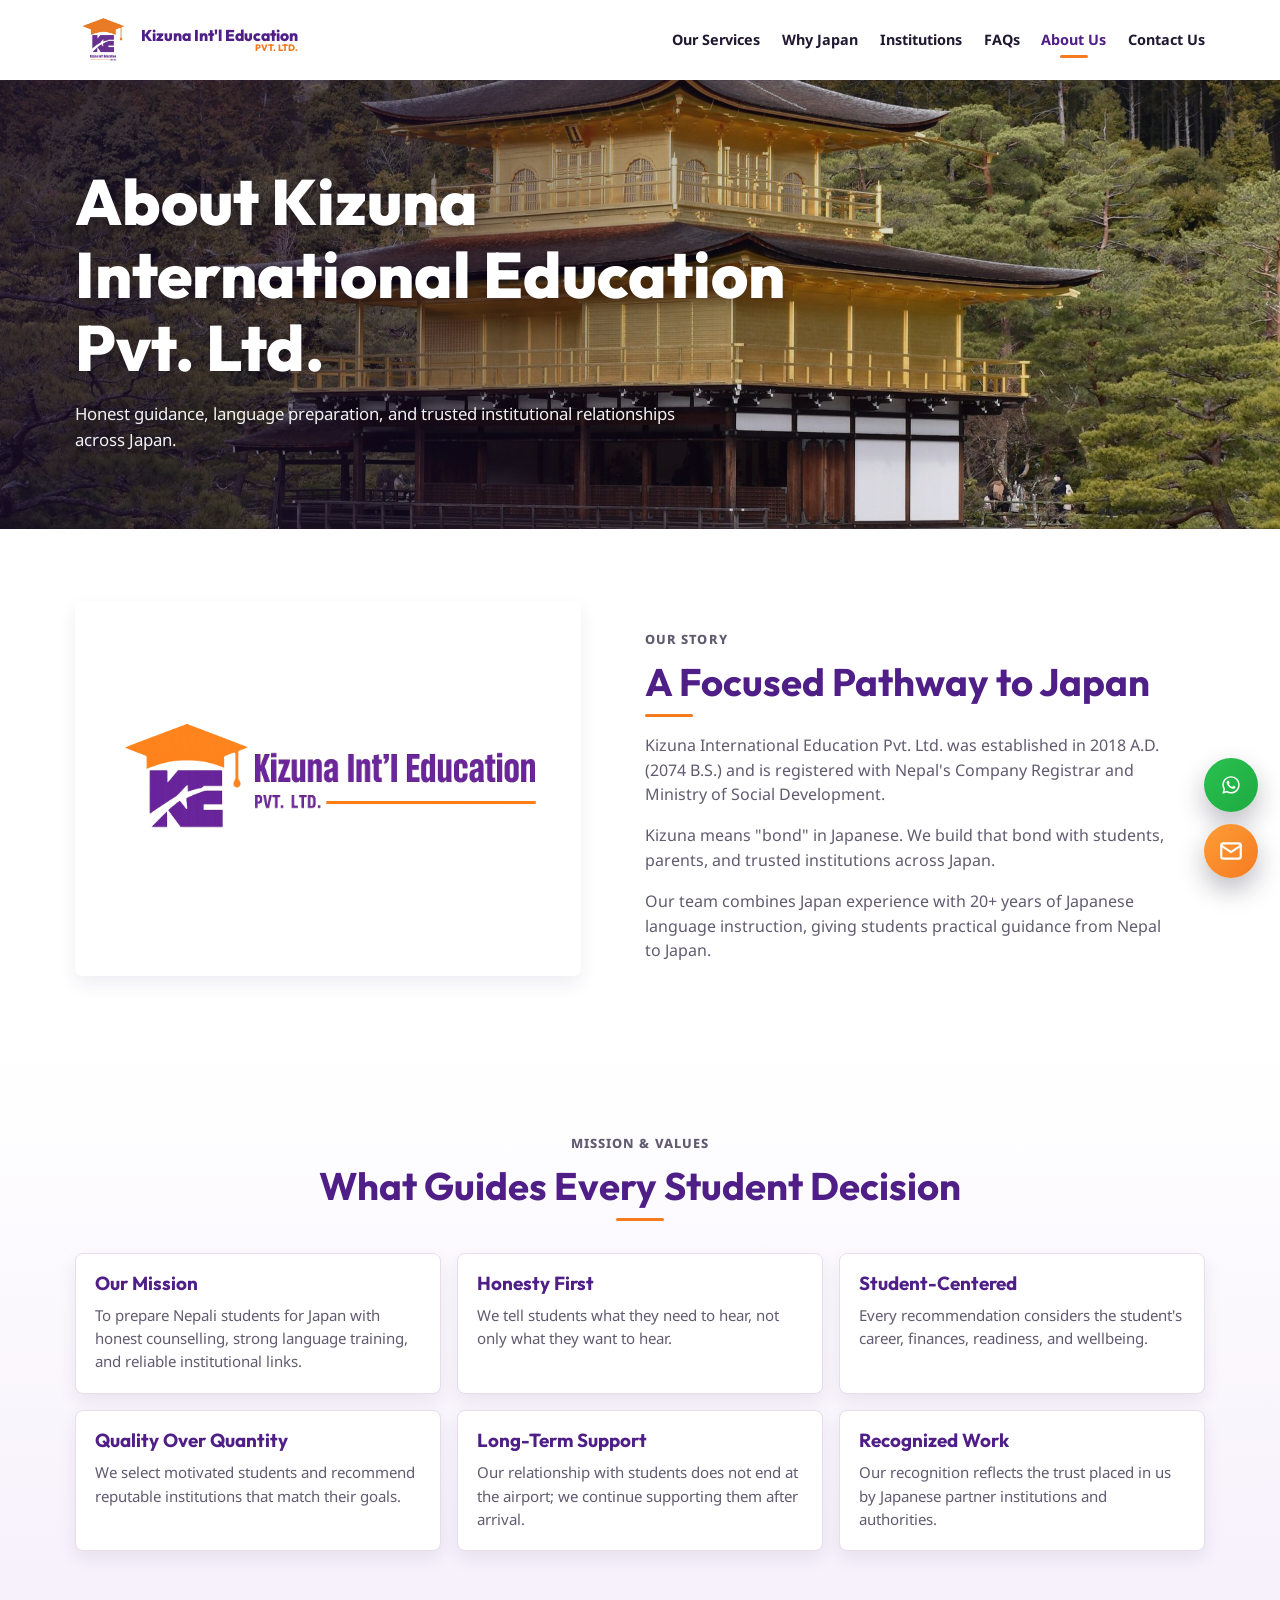
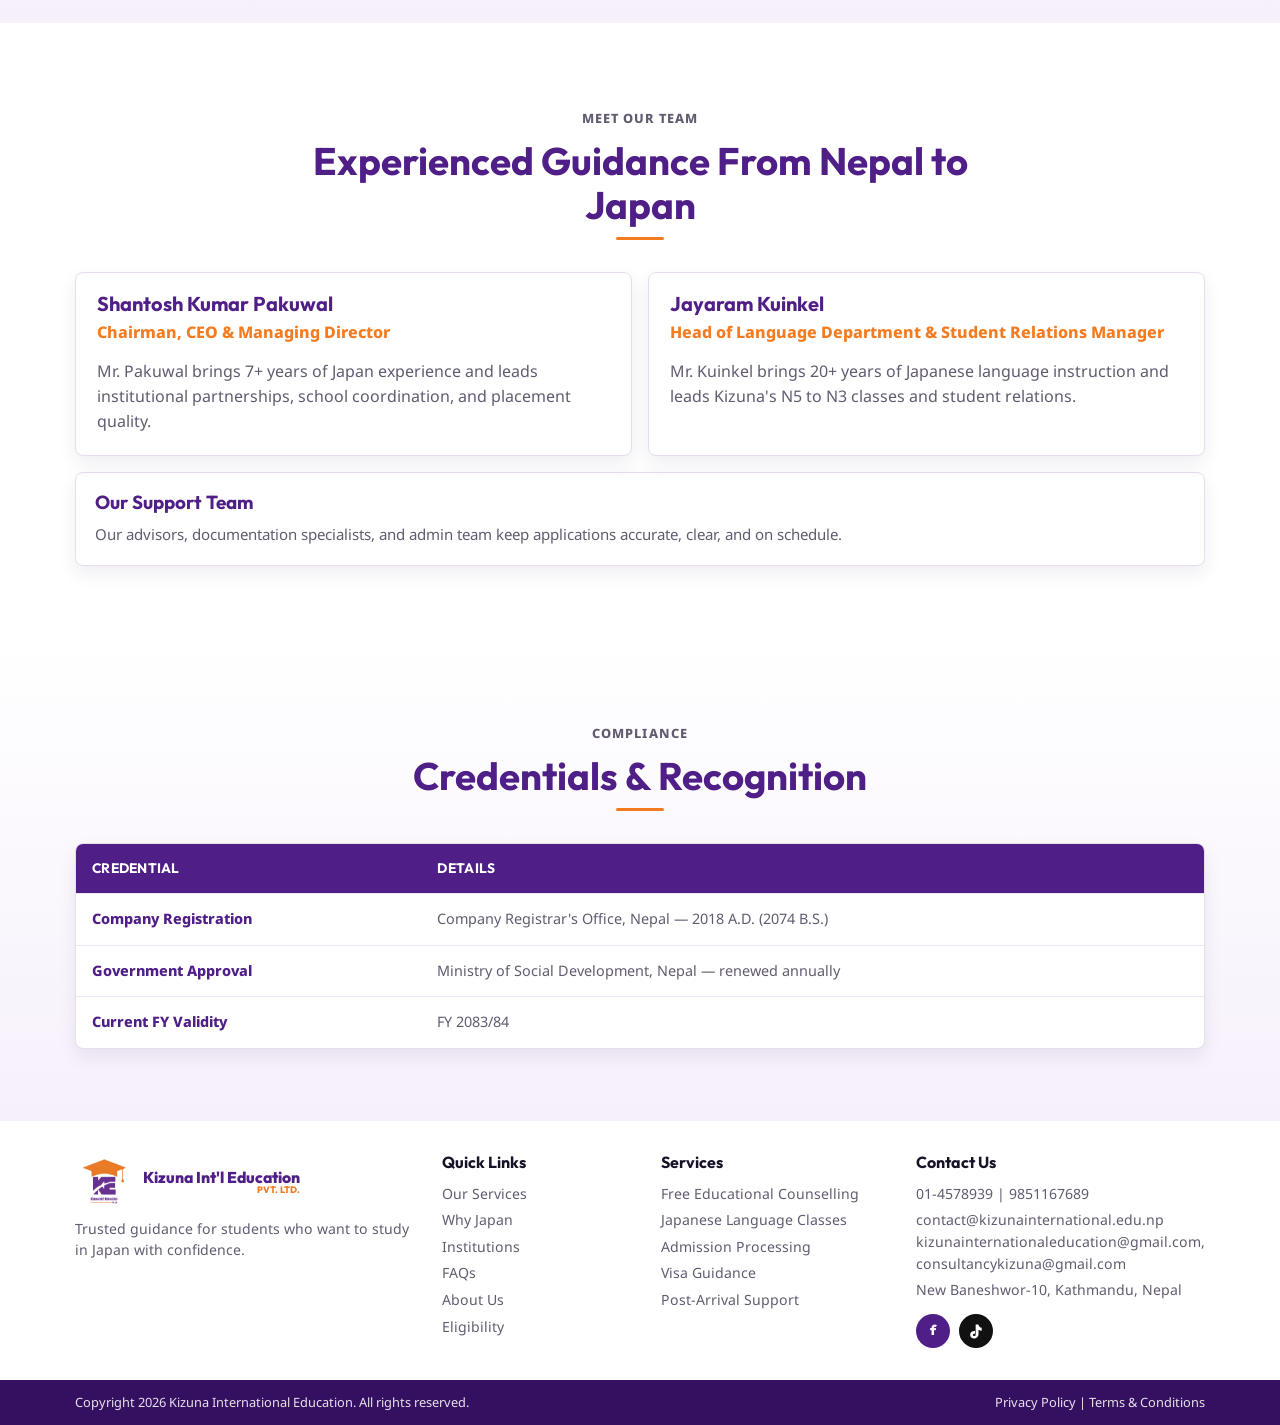
==== commit 105d429d: "Add files via upload" ====
--- a/about.html
+++ b/about.html
@@ -44,7 +44,6 @@
 
     <main id="main-content">
       <section class="page-hero h-about">
-        <span class="hero-symbol" aria-hidden="true"></span>
         <div class="container" data-animate="fade-up">
           <h1>About Kizuna International Education Pvt. Ltd.</h1>
           <p>Honest guidance, language preparation, and trusted institutional relationships across Japan.</p>
@@ -153,7 +152,7 @@
         <svg viewBox="0 0 32 32" fill="currentColor" aria-hidden="true"><path d="M16.004 5.333c-5.887 0-10.667 4.78-10.667 10.667 0 1.88.494 3.71 1.43 5.32L5.333 26.667l5.49-1.44a10.62 10.62 0 0 0 5.18 1.32h.004c5.886 0 10.666-4.78 10.666-10.667 0-2.85-1.11-5.53-3.125-7.545a10.6 10.6 0 0 0-7.545-3.002zm0 19.2h-.003a8.84 8.84 0 0 1-4.503-1.233l-.323-.192-3.258.854.87-3.176-.21-.326a8.83 8.83 0 0 1-1.353-4.7c0-4.892 3.98-8.87 8.876-8.87a8.8 8.8 0 0 1 6.27 2.6 8.8 8.8 0 0 1 2.597 6.276c0 4.893-3.98 8.872-8.876 8.872zm4.867-6.64c-.267-.134-1.578-.778-1.823-.867-.244-.089-.422-.133-.6.134-.178.266-.689.866-.845 1.044-.155.178-.311.2-.578.067-.267-.134-1.126-.415-2.145-1.323-.793-.707-1.328-1.58-1.484-1.847-.155-.267-.016-.41.117-.544.12-.12.267-.31.4-.466.134-.156.178-.267.267-.445.089-.178.045-.334-.022-.467-.067-.134-.6-1.446-.822-1.98-.216-.52-.436-.45-.6-.458l-.511-.009c-.178 0-.467.067-.711.334-.245.266-.934.912-.934 2.224 0 1.311.956 2.578 1.09 2.756.133.178 1.88 2.872 4.556 4.027.636.275 1.133.439 1.52.561.639.203 1.22.174 1.68.106.512-.077 1.578-.645 1.8-1.267.222-.623.222-1.156.155-1.267-.066-.111-.244-.178-.511-.311z"/></svg>
         <span class="fab-label">WhatsApp</span>
       </a>
-      <a class="fab fab-email" href="https://mail.google.com/mail/?view=cm&amp;fs=1&amp;to=info@kizunainternational.edu.np&amp;su=Study%20in%20Japan%20Inquiry" target="_blank" rel="noopener noreferrer" aria-label="Email us on Gmail">
+      <a class="fab fab-email" href="https://mail.google.com/mail/?view=cm&amp;fs=1&amp;to=contact@kizunainternational.edu.np&amp;su=Study%20in%20Japan%20Inquiry" target="_blank" rel="noopener noreferrer" aria-label="Email us on Gmail">
         <svg viewBox="0 0 24 24" fill="none" stroke="currentColor" stroke-width="2" stroke-linecap="round" stroke-linejoin="round" aria-hidden="true"><rect x="3" y="5" width="18" height="14" rx="2"/><path d="m3 7 9 6 9-6"/></svg>
         <span class="fab-label">Email Us</span>
       </a>
@@ -193,11 +192,17 @@
           <h3>Contact Us</h3>
           <ul>
             <li>01-4578939 | 9851167689</li>
-            <li><a href="mailto:info@kizunainternational.edu.np">info@kizunainternational.edu.np</a></li>
+            <li><a href="mailto:contact@kizunainternational.edu.np">contact@kizunainternational.edu.np</a><br /> kizunainternationaleducation@gmail.com,
+consultancykizuna@gmail.com</li>
             <li>New Baneshwor-10, Kathmandu, Nepal</li>
           </ul>
           <div class="social-row" aria-label="Social links">
             <a href="https://www.facebook.com/kizunakathmandu" target="_blank" rel="noopener noreferrer">f</a>
+            <a class="tiktok-footer" href="https://www.tiktok.com/@kizunaintl?_r=1&amp;_t=ZS-97N99hQVUxt" target="_blank" rel="noopener noreferrer" aria-label="Kizuna International Education on TikTok">
+              <svg viewBox="0 0 24 24" aria-hidden="true" focusable="false">
+                <path d="M15.7 3.2c.5 2.4 1.9 3.8 4.1 4.2v3.5a7.5 7.5 0 0 1-4-1.1v5.8c0 3.1-2.4 5.3-5.5 5.3-2.9 0-5.1-2-5.1-4.8 0-3.1 2.7-5.3 6.2-4.8v3.6c-1.3-.5-2.6.2-2.6 1.4 0 .9.7 1.5 1.6 1.5 1 0 1.8-.7 1.8-2V3.2h3.5Z" />
+              </svg>
+            </a>
           </div>
         </div>
       </div>
--- a/css/style.css
+++ b/css/style.css
@@ -204,12 +204,6 @@
   transition: transform var(--transition), box-shadow var(--transition), border-color var(--transition), background var(--transition);
 }
 
-.btn::after {
-  content: ">";
-  font-size: 1.05rem;
-  line-height: 1;
-}
-
 .btn:hover {
   transform: translateY(-2px);
 }
@@ -283,36 +277,42 @@
   position: relative;
   overflow: hidden;
   padding: 86px 0 76px;
-  background: linear-gradient(90deg, #fff 0%, #fbf8ff 58%, #f7effc 100%);
+  background: #20102e;
 }
 
 .hero::before,
 .page-hero::before {
   content: "";
   position: absolute;
-  top: 50%;
-  right: max(1rem, calc((100vw - 1130px) / 2));
-  width: min(340px, 32vw);
-  aspect-ratio: 1;
-  background: url("../assets/logo/kizuna-logo.jpeg") center / contain no-repeat;
-  mix-blend-mode: multiply;
-  opacity: 0.1;
-  transform: translateY(-50%);
+  inset: 0;
+  z-index: 0;
+  background-image: url("../assets/heritage/home.jpg");
+  background-position: center;
+  background-size: cover;
+  background-repeat: no-repeat;
   pointer-events: none;
-}
+  animation: heroPhotoIn 1.2s ease both;
+}
+
+/* Per-page heritage hero image */
+.h-home::before { background-image: url("../assets/heritage/home.jpg"); }
+.h-about::before { background-image: url("../assets/heritage/about.jpg"); }
+.h-services::before { background-image: url("../assets/heritage/services.jpg"); }
+.h-whyjapan::before { background-image: url("../assets/heritage/why-japan.jpg"); }
+.h-partners::before { background-image: url("../assets/heritage/partners.jpg"); }
+.h-faq::before { background-image: url("../assets/heritage/faq.jpg"); }
+.h-contact::before { background-image: url("../assets/heritage/contact.jpg"); }
+.h-eligibility::before { background-image: url("../assets/heritage/eligibility.jpg"); }
+.h-stories::before { background-image: url("../assets/heritage/stories.jpg"); }
 
 .hero::after,
 .page-hero::after {
   content: "";
   position: absolute;
-  right: -8%;
-  bottom: -60px;
-  width: 72%;
-  height: 120px;
-  border-top: 5px solid var(--accent);
-  border-radius: 100% 0 0 0;
-  background: var(--primary);
-  transform: skewY(-7deg);
+  inset: 0;
+  z-index: 0;
+  background: linear-gradient(90deg, rgba(20, 9, 38, 0.74) 0%, rgba(20, 9, 38, 0.5) 32%, rgba(20, 9, 38, 0.16) 60%, rgba(20, 9, 38, 0.04) 100%);
+  pointer-events: none;
 }
 
 .hero-grid {
@@ -337,15 +337,17 @@
 .hero h1 {
   max-width: 720px;
   margin-bottom: 1rem;
-  color: var(--primary);
+  color: #fff;
   font-size: clamp(2.25rem, 5vw, 4rem);
   font-weight: 800;
+  text-shadow: 0 2px 18px rgba(10, 4, 22, 0.4);
 }
 
 .hero-content > p:not(.eyebrow) {
   max-width: 620px;
   margin-top: 1rem;
-  color: #4e4859;
+  color: rgba(255, 255, 255, 0.94);
+  text-shadow: 0 1px 12px rgba(10, 4, 22, 0.45);
   font-size: 1.05rem;
 }
 
@@ -708,6 +710,58 @@
   border-radius: var(--radius);
   background: linear-gradient(180deg, #fff, #fbf7ff);
   box-shadow: var(--shadow-sm);
+}
+
+.trust-social-card {
+  display: flex;
+  align-items: center;
+  justify-content: center;
+}
+
+.trust-social-links {
+  display: flex;
+  align-items: center;
+  gap: 0.48rem;
+  flex: 0 0 auto;
+}
+
+.social-icon {
+  display: grid;
+  place-items: center;
+  width: 38px;
+  height: 38px;
+  border-radius: 50%;
+  color: #fff;
+  box-shadow: 0 8px 16px rgba(31, 24, 48, 0.16);
+  transition: transform var(--transition), box-shadow var(--transition);
+}
+
+.social-icon:hover,
+.social-icon:focus-visible {
+  transform: translateY(-2px);
+  box-shadow: 0 12px 22px rgba(31, 24, 48, 0.22);
+  outline: none;
+}
+
+.social-icon span {
+  font-family: "Outfit", sans-serif;
+  font-size: 1.25rem;
+  font-weight: 800;
+  line-height: 1;
+}
+
+.social-icon svg {
+  width: 21px;
+  height: 21px;
+  fill: currentColor;
+}
+
+.facebook-icon {
+  background: #1877f2;
+}
+
+.tiktok-icon {
+  background: #111;
 }
 
 .trust-grid h3 {
@@ -983,16 +1037,6 @@
   box-shadow: var(--shadow-sm);
 }
 
-.quote-mark {
-  display: block;
-  height: 24px;
-  color: var(--primary);
-  font-family: Georgia, serif;
-  font-size: 3.3rem;
-  font-weight: 800;
-  line-height: 0.72;
-}
-
 .testimonial-card p {
   min-height: 72px;
   margin: 0.35rem 0 1rem;
@@ -1008,6 +1052,7 @@
 }
 
 .avatar {
+  overflow: hidden;
   display: grid;
   place-items: center;
   width: 42px;
@@ -1016,6 +1061,12 @@
   background: linear-gradient(135deg, var(--accent-light), var(--accent));
   color: #fff;
   font-weight: 800;
+}
+
+.student-photo img {
+  width: 100%;
+  height: 100%;
+  object-fit: cover;
 }
 
 .testimonial-card h3 {
@@ -1188,6 +1239,15 @@
   border: 0;
 }
 
+.contact-map-top {
+  margin-bottom: 1.4rem;
+}
+
+.contact-map-top .map-frame,
+.contact-map-top .map-frame iframe {
+  height: clamp(260px, 38vh, 380px);
+}
+
 .map-frame:focus-visible {
   outline: 2px solid var(--primary);
   outline-offset: 3px;
@@ -1214,7 +1274,8 @@
   font: inherit;
 }
 
-.botcheck {
+.botcheck,
+.honeypot {
   display: none;
 }
 
@@ -1295,6 +1356,16 @@
   font-weight: 800;
 }
 
+.social-row svg {
+  width: 19px;
+  height: 19px;
+  fill: currentColor;
+}
+
+.social-row .tiktok-footer {
+  background: #111;
+}
+
 .copyright {
   padding: 0.78rem 0;
   background: var(--primary-dark);
@@ -1321,15 +1392,17 @@
 
 .page-hero h1 {
   max-width: 720px;
-  color: var(--primary);
+  color: #fff;
   font-size: clamp(2.25rem, 5vw, 4rem);
   font-weight: 800;
+  text-shadow: 0 2px 18px rgba(10, 4, 22, 0.4);
 }
 
 .page-hero p:not(.eyebrow) {
   max-width: 620px;
   margin-top: 1rem;
-  color: #4e4859;
+  color: rgba(255, 255, 255, 0.94);
+  text-shadow: 0 1px 12px rgba(10, 4, 22, 0.45);
   font-size: 1.05rem;
 }
 
@@ -1786,11 +1859,9 @@
     justify-self: start;
   }
 
-  .hero::before,
-  .page-hero::before {
-    right: -40px;
-    width: 260px;
-    opacity: 0.07;
+  .hero::after,
+  .page-hero::after {
+    background: linear-gradient(180deg, rgba(20, 9, 38, 0.48) 0%, rgba(20, 9, 38, 0.64) 58%, rgba(20, 9, 38, 0.76) 100%);
   }
 
   .hero::after,
@@ -1935,3 +2006,357 @@
     animation: none !important;
   }
 }
+
+/* ============================================================
+   Heritage hero photo
+   ============================================================ */
+.hero,
+.page-hero {
+  isolation: isolate;
+}
+
+@keyframes heroPhotoIn {
+  from { opacity: 0; }
+  to   { opacity: 1; }
+}
+
+/* ============================================================
+   Our Partners — recycling logo marquee (right to left)
+   ============================================================ */
+.partners-marquee {
+  background: linear-gradient(180deg, #fff 0%, var(--surface-soft) 100%);
+}
+
+.partners-bar {
+  display: flex;
+  align-items: center;
+  justify-content: space-between;
+  flex-wrap: wrap;
+  gap: 1rem;
+  margin-bottom: 1.8rem;
+}
+
+.partners-bar .see-more {
+  order: -1;
+}
+
+.marquee {
+  position: relative;
+  overflow: hidden;
+  padding: 0.6rem 0;
+  -webkit-mask-image: linear-gradient(90deg, transparent, #000 7%, #000 93%, transparent);
+  mask-image: linear-gradient(90deg, transparent, #000 7%, #000 93%, transparent);
+}
+
+.marquee-track {
+  display: flex;
+  width: max-content;
+  gap: 1.1rem;
+  animation: marquee 34s linear infinite;
+}
+
+.marquee:hover .marquee-track {
+  animation-play-state: paused;
+}
+
+@keyframes marquee {
+  from { transform: translateX(0); }
+  to   { transform: translateX(-50%); }
+}
+
+.partner-logo {
+  display: flex;
+  align-items: center;
+  gap: 0.75rem;
+  flex: 0 0 auto;
+  width: 258px;
+  min-height: 88px;
+  padding: 0.55rem 0.7rem;
+  border: 1px solid var(--line);
+  border-radius: 12px;
+  background: #fff;
+  box-shadow: var(--shadow-sm);
+  transition: transform var(--transition), box-shadow var(--transition), border-color var(--transition);
+}
+
+.partner-logo img {
+  flex: 0 0 auto;
+  width: 66px;
+  height: 66px;
+  object-fit: cover;
+  border-radius: 10px;
+  background: var(--surface-soft);
+}
+
+.partner-logo:hover {
+  transform: translateY(-4px);
+  border-color: #d6c3e6;
+  box-shadow: var(--shadow);
+}
+
+.partner-logo:hover img {
+  transform: none;
+}
+
+.partner-mark {
+  display: grid;
+  place-items: center;
+  flex: 0 0 auto;
+  width: 46px;
+  height: 46px;
+  border-radius: 50%;
+  background: linear-gradient(135deg, var(--primary), var(--primary-dark));
+  color: #fff;
+  font-family: "Outfit", sans-serif;
+  font-weight: 800;
+  font-size: 0.95rem;
+  letter-spacing: 0.02em;
+}
+
+.partner-logo:nth-child(even) .partner-mark {
+  background: linear-gradient(135deg, var(--accent-light), var(--accent));
+}
+
+.partner-name {
+  display: grid;
+  line-height: 1.18;
+}
+
+.partner-name strong {
+  color: var(--text);
+  font-family: "Outfit", sans-serif;
+  font-size: 0.92rem;
+}
+
+.partner-name span {
+  color: var(--muted);
+  font-size: 0.74rem;
+}
+
+/* ============================================================
+   Floating WhatsApp + Email contact buttons (all pages)
+   ============================================================ */
+.floating-contact {
+  position: fixed;
+  right: clamp(0.9rem, 2vw, 1.4rem);
+  bottom: clamp(0.9rem, 2vw, 1.4rem);
+  z-index: 80;
+  display: grid;
+  gap: 0.7rem;
+}
+
+.fab {
+  display: inline-flex;
+  align-items: center;
+  gap: 0;
+  height: 54px;
+  width: 54px;
+  padding: 0;
+  border-radius: 999px;
+  overflow: hidden;
+  color: #fff;
+  box-shadow: 0 12px 26px rgba(20, 18, 38, 0.28);
+  transition: width var(--transition), transform var(--transition), box-shadow var(--transition);
+  white-space: nowrap;
+}
+
+.fab svg {
+  flex: 0 0 54px;
+  width: 54px;
+  height: 54px;
+  padding: 14px;
+}
+
+.fab-label {
+  font-family: "Outfit", sans-serif;
+  font-weight: 800;
+  font-size: 0.9rem;
+  padding-right: 1.1rem;
+  opacity: 0;
+  transition: opacity var(--transition);
+}
+
+.fab:hover,
+.fab:focus-visible {
+  width: 178px;
+  transform: translateY(-2px);
+  outline: none;
+}
+
+.fab:hover .fab-label,
+.fab:focus-visible .fab-label {
+  opacity: 1;
+}
+
+.fab-whatsapp {
+  background: linear-gradient(135deg, #29c14e, #1faa43);
+  animation: fabPulse 2.8s ease-in-out infinite;
+}
+
+.fab-email {
+  background: linear-gradient(135deg, var(--accent-light), var(--accent));
+}
+
+@keyframes fabPulse {
+  0%, 100% { box-shadow: 0 12px 26px rgba(20, 18, 38, 0.28), 0 0 0 0 rgba(41, 193, 78, 0.45); }
+  50%      { box-shadow: 0 12px 26px rgba(20, 18, 38, 0.28), 0 0 0 12px rgba(41, 193, 78, 0); }
+}
+
+@media (max-width: 640px) {
+  .fab,
+  .fab svg { height: 50px; }
+  .fab svg { flex-basis: 50px; width: 50px; height: 50px; padding: 13px; }
+  .fab { width: 50px; }
+}
+
+/* ============================================================
+   Services — image instead of bullet lists
+   ============================================================ */
+.service-detail {
+  display: flex;
+  flex-direction: column;
+  overflow: hidden;
+  padding: 0;
+}
+
+.service-detail .service-img {
+  width: 100%;
+  height: 190px;
+  object-fit: cover;
+  border-bottom: 1px solid var(--line);
+}
+
+.service-detail .service-body {
+  display: flex;
+  flex-direction: column;
+  gap: 0.5rem;
+  padding: 1.25rem 1.3rem 1.4rem;
+}
+
+.service-detail .card-icon {
+  margin: 0;
+}
+
+/* ============================================================
+   Institutions — photo cards linking out
+   ============================================================ */
+.institution-grid {
+  display: grid;
+  grid-template-columns: repeat(3, minmax(0, 1fr));
+  gap: 1.1rem;
+}
+
+.institution-card {
+  display: flex;
+  flex-direction: column;
+  overflow: hidden;
+  border: 1px solid var(--line);
+  border-radius: var(--radius);
+  background: #fff;
+  box-shadow: var(--shadow-sm);
+  transition: transform var(--transition), box-shadow var(--transition), border-color var(--transition);
+}
+
+.institution-card:hover {
+  transform: translateY(-6px);
+  border-color: #d6c3e6;
+  box-shadow: var(--shadow);
+}
+
+.institution-photo {
+  position: relative;
+  height: 168px;
+  overflow: hidden;
+}
+
+.institution-photo img {
+  width: 100%;
+  height: 100%;
+  object-fit: cover;
+  transition: transform 600ms ease;
+}
+
+.institution-card:hover .institution-photo img {
+  transform: scale(1.07);
+}
+
+.institution-photo .tag {
+  position: absolute;
+  left: 0.75rem;
+  bottom: 0.75rem;
+  padding: 0.28rem 0.66rem;
+  border-radius: 999px;
+  background: rgba(53, 16, 97, 0.86);
+  color: #fff;
+  font-family: "Outfit", sans-serif;
+  font-size: 0.74rem;
+  font-weight: 700;
+  letter-spacing: 0.02em;
+}
+
+.institution-body {
+  display: flex;
+  flex-direction: column;
+  gap: 0.45rem;
+  padding: 1rem 1.1rem 1.2rem;
+}
+
+.institution-body h3 {
+  color: var(--primary);
+  font-size: 1.02rem;
+}
+
+.institution-body .program {
+  color: var(--muted);
+  font-size: 0.86rem;
+}
+
+.institution-body .visit {
+  margin-top: auto;
+  padding-top: 0.5rem;
+  color: var(--accent);
+  font-weight: 800;
+  font-size: 0.86rem;
+}
+
+/* ============================================================
+   More prominent reveal animations (#15)
+   ============================================================ */
+[data-animate] {
+  transform: translateY(30px) scale(0.985);
+  transition: opacity 620ms cubic-bezier(0.22, 1, 0.36, 1), transform 620ms cubic-bezier(0.22, 1, 0.36, 1);
+}
+
+[data-animate="fade-left"] {
+  transform: translateX(38px);
+}
+
+[data-animate="fade-right"] {
+  transform: translateX(-38px);
+}
+
+[data-animate="zoom"] {
+  transform: scale(0.9);
+}
+
+[data-animate].in-view {
+  opacity: 1;
+  transform: none;
+}
+
+@media (max-width: 980px) {
+  .institution-grid {
+    grid-template-columns: repeat(2, minmax(0, 1fr));
+  }
+}
+
+@media (max-width: 600px) {
+  .institution-grid {
+    grid-template-columns: 1fr;
+  }
+
+  .partners-bar {
+    justify-content: center;
+    text-align: center;
+  }
+}
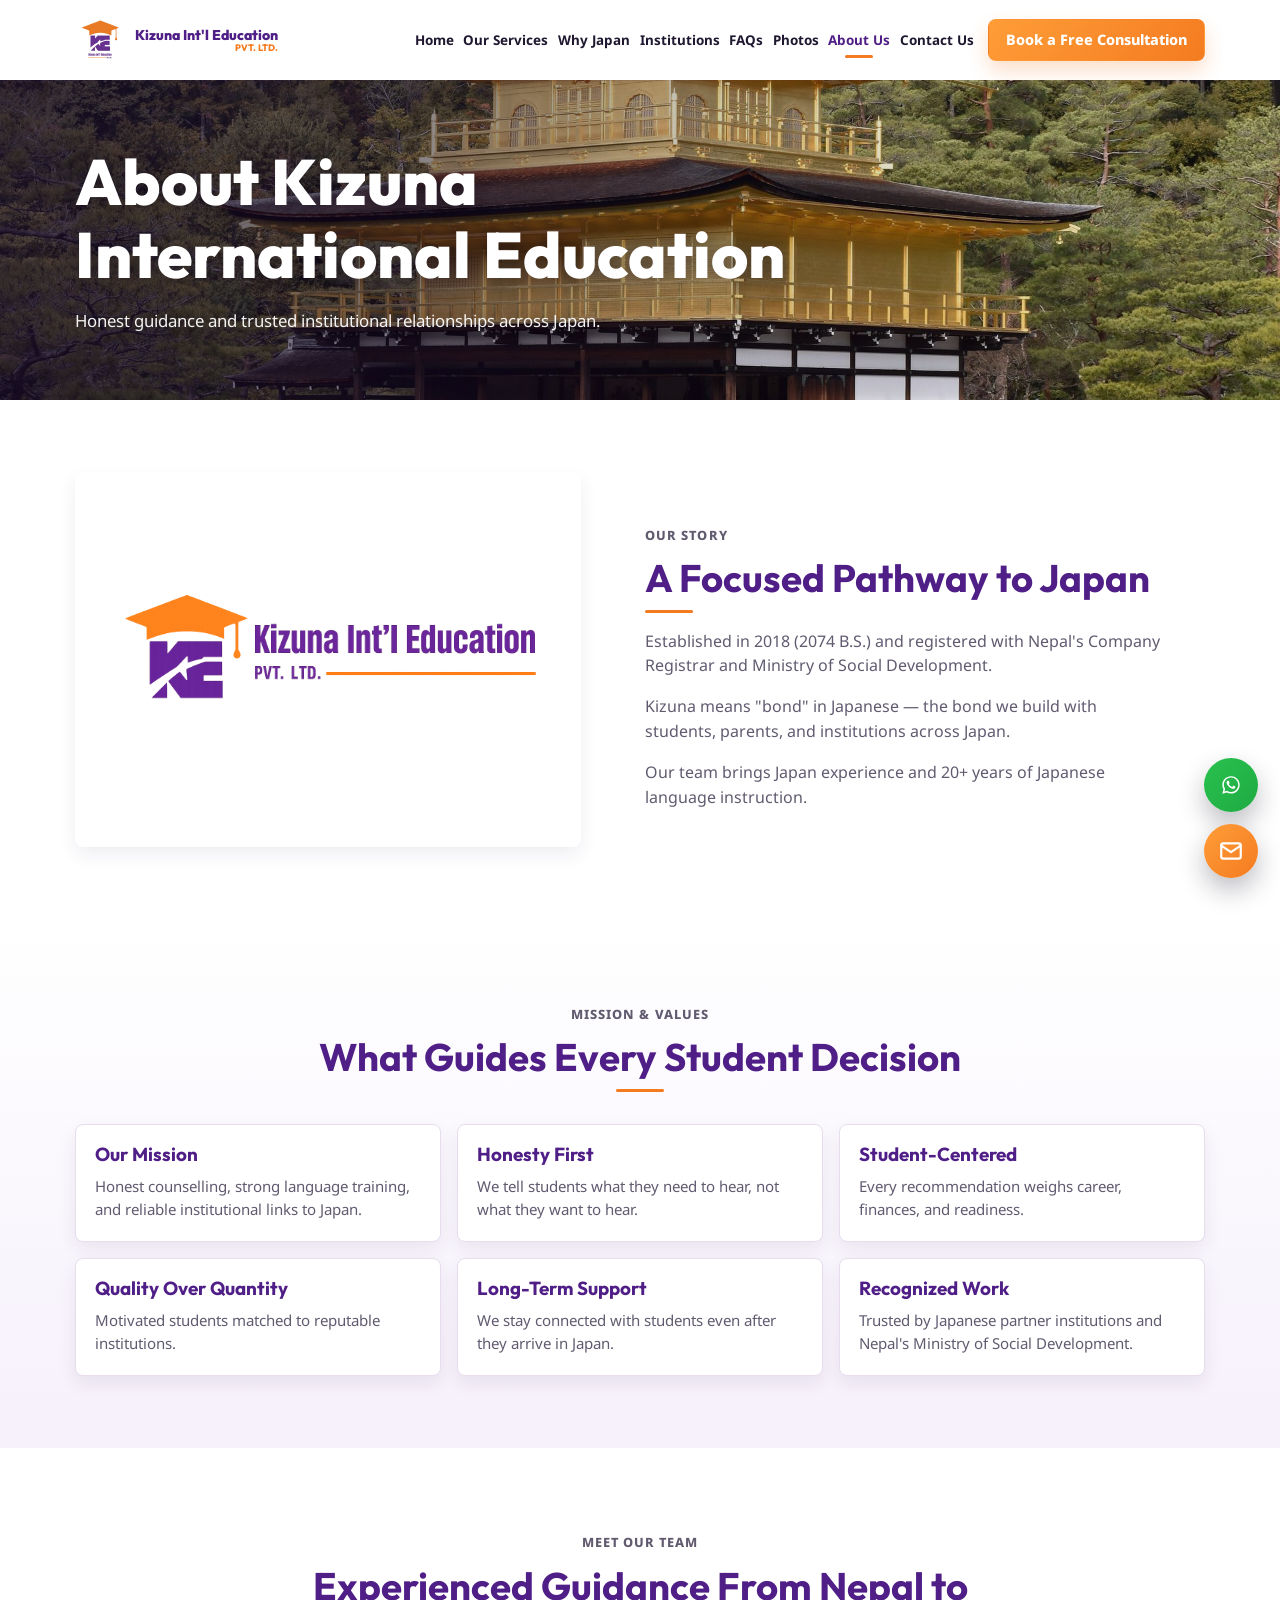
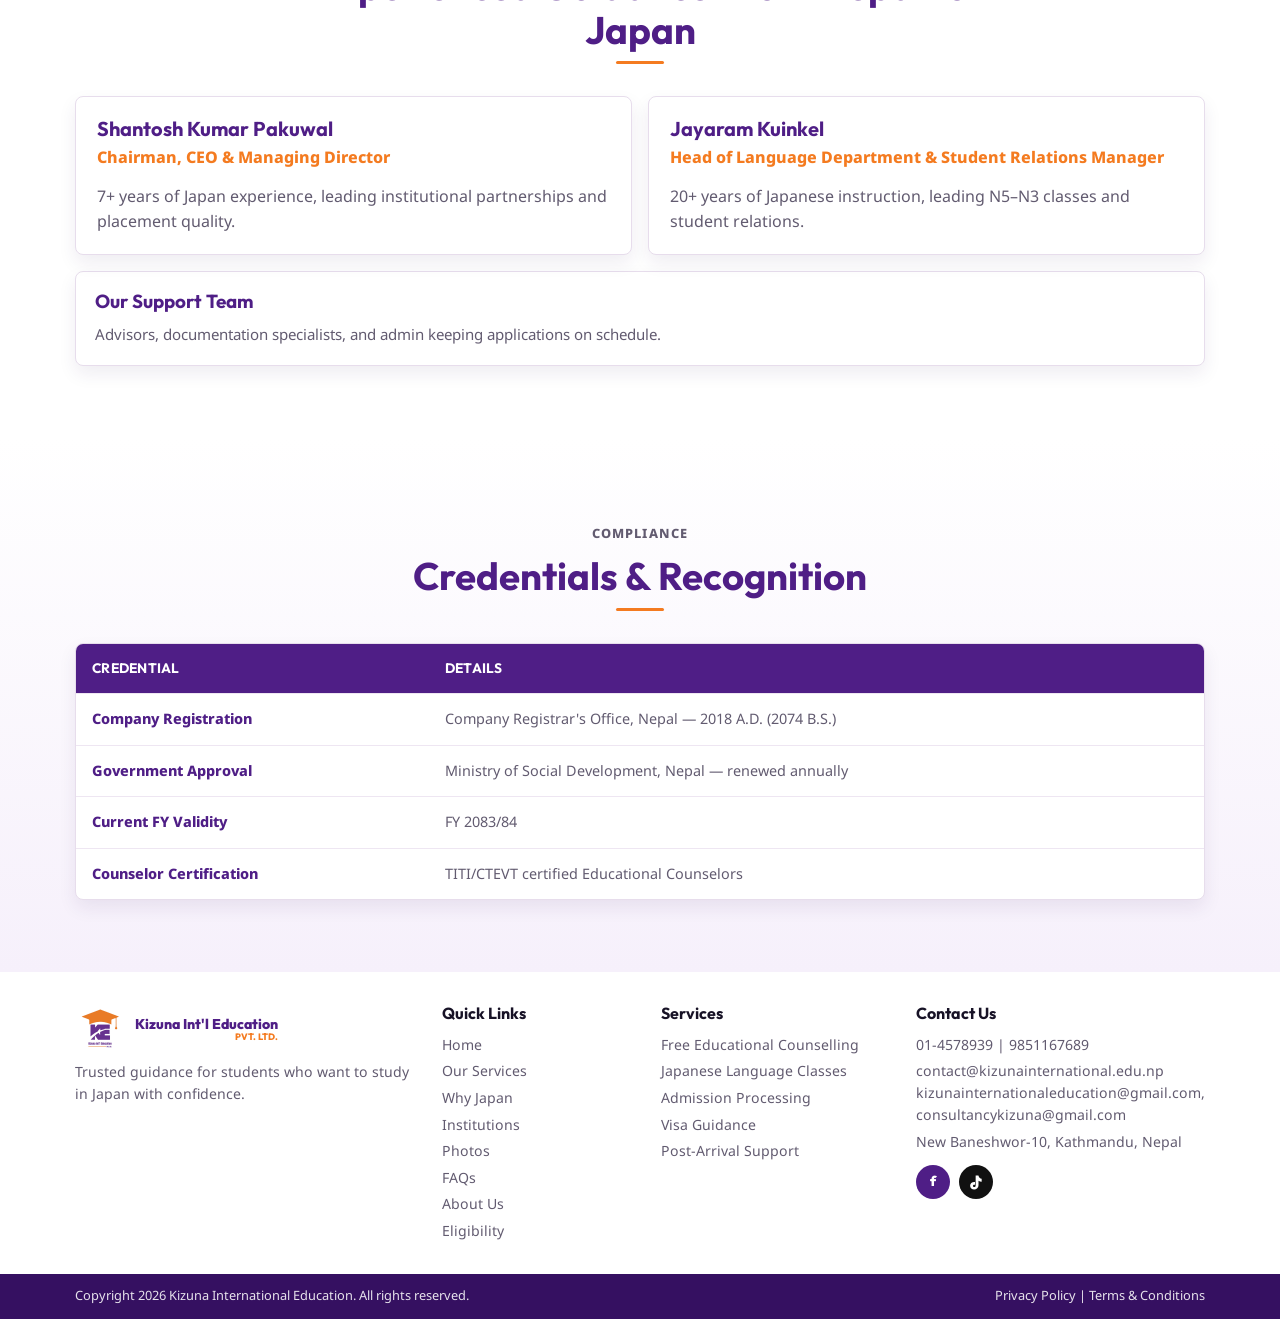
==== commit 24050398: "Add files via upload" ====
--- a/about.html
+++ b/about.html
@@ -1,218 +1,222 @@
-<!DOCTYPE html>
-<html lang="en">
-  <head>
-    <meta charset="UTF-8" />
-    <meta name="viewport" content="width=device-width, initial-scale=1.0" />
-    <title>About Us | Kizuna International Education</title>
-    <meta
-      name="description"
-      content="Learn about Kizuna International Education, a Japan study consultancy with government approval, Japan experience, and in-house Japanese language instruction."
-    />
-    <link rel="preconnect" href="https://fonts.googleapis.com" />
-    <link rel="preconnect" href="https://fonts.gstatic.com" crossorigin />
-    <link
-      href="https://fonts.googleapis.com/css2?family=Noto+Sans:wght@400;500;600;700&family=Outfit:wght@400;500;600;700;800&display=swap"
-      rel="stylesheet"
-    />
-    <link rel="stylesheet" href="css/style.css" />
-    <link rel="icon" type="image/png" href="assets/logo/favicon.png" />
-  </head>
-  <body>
-    <a class="skip-link" href="#main-content">Skip to content</a>
-
-    <header class="site-header">
-      <div class="container nav-wrap">
-        <a class="brand" href="index.html" aria-label="Kizuna International Education home">
-          <img src="assets/logo/kizuna-logo.jpeg" alt="Kizuna International Education logo" />
-          <span>Kizuna Int'l Education <small>PVT. LTD.</small></span>
-        </a>
-        <button class="menu-toggle" id="menuToggle" aria-expanded="false" aria-controls="primaryNav" aria-label="Open navigation menu">
-          <span></span><span></span><span></span>
-        </button>
-        <nav class="primary-nav" id="primaryNav" aria-label="Primary navigation">
-          <ul>
-            <li><a href="services.html" class="nav-link">Our Services</a></li>
-            <li><a href="why-japan.html" class="nav-link">Why Japan</a></li>
-            <li><a href="partners.html" class="nav-link">Institutions</a></li>
-            <li><a href="faq.html" class="nav-link">FAQs</a></li>
-            <li><a href="about.html" class="nav-link active">About Us</a></li>
-            <li><a href="contact.html" class="nav-link">Contact Us</a></li>
-          </ul>
-        </nav>
-      </div>
-    </header>
-
-    <main id="main-content">
-      <section class="page-hero h-about">
-        <div class="container" data-animate="fade-up">
-          <h1>About Kizuna International Education Pvt. Ltd.</h1>
-          <p>Honest guidance, language preparation, and trusted institutional relationships across Japan.</p>
-        </div>
-      </section>
-
-      <section class="content-band section-pad">
-        <div class="container feature-split">
-          <div class="about-image" data-animate="fade-right">
-            <img src="assets/logo/banner1.png" alt="Kizuna International Education team and student support" />
-          </div>
-          <div class="about-content" data-animate="fade-left">
-            <p class="eyebrow">Our Story</p>
-            <h2>A Focused Pathway to Japan</h2>
-            <p>Kizuna International Education Pvt. Ltd. was established in 2018 A.D. (2074 B.S.) and is registered with Nepal's Company Registrar and Ministry of Social Development.</p>
-            <p>Kizuna means "bond" in Japanese. We build that bond with students, parents, and trusted institutions across Japan.</p>
-            <p>Our team combines Japan experience with 20+ years of Japanese language instruction, giving students practical guidance from Nepal to Japan.</p>
-          </div>
-        </div>
-      </section>
-
-      <section class="content-band soft section-pad">
-        <div class="container">
-          <div class="section-head center" data-animate="fade-up">
-            <p class="eyebrow">Mission &amp; Values</p>
-            <h2>What Guides Every Student Decision</h2>
-          </div>
-          <div class="content-grid">
-            <article class="detail-card" data-animate="fade-up">
-              <h3>Our Mission</h3>
-              <p>To prepare Nepali students for Japan with honest counselling, strong language training, and reliable institutional links.</p>
-            </article>
-            <article class="detail-card" data-animate="fade-up">
-              <h3>Honesty First</h3>
-              <p>We tell students what they need to hear, not only what they want to hear.</p>
-            </article>
-            <article class="detail-card" data-animate="fade-up">
-              <h3>Student-Centered</h3>
-              <p>Every recommendation considers the student's career, finances, readiness, and wellbeing.</p>
-            </article>
-            <article class="detail-card" data-animate="fade-up">
-              <h3>Quality Over Quantity</h3>
-              <p>We select motivated students and recommend reputable institutions that match their goals.</p>
-            </article>
-            <article class="detail-card" data-animate="fade-up">
-              <h3>Long-Term Support</h3>
-              <p>Our relationship with students does not end at the airport; we continue supporting them after arrival.</p>
-            </article>
-            <article class="detail-card" data-animate="fade-up">
-              <h3>Recognized Work</h3>
-              <p>Our recognition reflects the trust placed in us by Japanese partner institutions and authorities.</p>
-            </article>
-          </div>
-        </div>
-      </section>
-
-      <section class="content-band section-pad">
-        <div class="container">
-          <div class="section-head center" data-animate="fade-up">
-            <p class="eyebrow">Meet Our Team</p>
-            <h2>Experienced Guidance From Nepal to Japan</h2>
-          </div>
-          <div class="team-grid">
-            <article class="team-card" data-animate="fade-up">
-              <h3>Shantosh Kumar Pakuwal</h3>
-              <span class="role">Chairman, CEO &amp; Managing Director</span>
-              <p>Mr. Pakuwal brings 7+ years of Japan experience and leads institutional partnerships, school coordination, and placement quality.</p>
-            </article>
-            <article class="team-card" data-animate="fade-up">
-              <h3>Jayaram Kuinkel</h3>
-              <span class="role">Head of Language Department &amp; Student Relations Manager</span>
-              <p>Mr. Kuinkel brings 20+ years of Japanese language instruction and leads Kizuna's N5 to N3 classes and student relations.</p>
-            </article>
-          </div>
-          <article class="detail-card support-card" data-animate="fade-up">
-            <h3>Our Support Team</h3>
-            <p>Our advisors, documentation specialists, and admin team keep applications accurate, clear, and on schedule.</p>
-          </article>
-        </div>
-      </section>
-
-      <section class="content-band soft section-pad">
-        <div class="container">
-          <div class="section-head center" data-animate="fade-up">
-            <p class="eyebrow">Compliance</p>
-            <h2>Credentials &amp; Recognition</h2>
-          </div>
-          <div class="table-wrap" data-animate="fade-up">
-            <table class="data-table">
-              <thead>
-                <tr><th>Credential</th><th>Details</th></tr>
-              </thead>
-              <tbody>
-                <tr><td>Company Registration</td><td>Company Registrar's Office, Nepal &mdash; 2018 A.D. (2074 B.S.)</td></tr>
-                <tr><td>Government Approval</td><td>Ministry of Social Development, Nepal &mdash; renewed annually</td></tr>
-                <tr><td>Current FY Validity</td><td><span data-fiscal-year></span></td></tr>
-              </tbody>
-            </table>
-          </div>
-        </div>
-      </section>
-    </main>
-
-    <div class="floating-contact" aria-label="Quick contact">
-      <a class="fab fab-whatsapp" href="https://wa.me/9779851167689" target="_blank" rel="noopener noreferrer" aria-label="Contact us on WhatsApp">
-        <svg viewBox="0 0 32 32" fill="currentColor" aria-hidden="true"><path d="M16.004 5.333c-5.887 0-10.667 4.78-10.667 10.667 0 1.88.494 3.71 1.43 5.32L5.333 26.667l5.49-1.44a10.62 10.62 0 0 0 5.18 1.32h.004c5.886 0 10.666-4.78 10.666-10.667 0-2.85-1.11-5.53-3.125-7.545a10.6 10.6 0 0 0-7.545-3.002zm0 19.2h-.003a8.84 8.84 0 0 1-4.503-1.233l-.323-.192-3.258.854.87-3.176-.21-.326a8.83 8.83 0 0 1-1.353-4.7c0-4.892 3.98-8.87 8.876-8.87a8.8 8.8 0 0 1 6.27 2.6 8.8 8.8 0 0 1 2.597 6.276c0 4.893-3.98 8.872-8.876 8.872zm4.867-6.64c-.267-.134-1.578-.778-1.823-.867-.244-.089-.422-.133-.6.134-.178.266-.689.866-.845 1.044-.155.178-.311.2-.578.067-.267-.134-1.126-.415-2.145-1.323-.793-.707-1.328-1.58-1.484-1.847-.155-.267-.016-.41.117-.544.12-.12.267-.31.4-.466.134-.156.178-.267.267-.445.089-.178.045-.334-.022-.467-.067-.134-.6-1.446-.822-1.98-.216-.52-.436-.45-.6-.458l-.511-.009c-.178 0-.467.067-.711.334-.245.266-.934.912-.934 2.224 0 1.311.956 2.578 1.09 2.756.133.178 1.88 2.872 4.556 4.027.636.275 1.133.439 1.52.561.639.203 1.22.174 1.68.106.512-.077 1.578-.645 1.8-1.267.222-.623.222-1.156.155-1.267-.066-.111-.244-.178-.511-.311z"/></svg>
-        <span class="fab-label">WhatsApp</span>
-      </a>
-      <a class="fab fab-email" href="https://mail.google.com/mail/?view=cm&amp;fs=1&amp;to=contact@kizunainternational.edu.np&amp;su=Study%20in%20Japan%20Inquiry" target="_blank" rel="noopener noreferrer" aria-label="Email us on Gmail">
-        <svg viewBox="0 0 24 24" fill="none" stroke="currentColor" stroke-width="2" stroke-linecap="round" stroke-linejoin="round" aria-hidden="true"><rect x="3" y="5" width="18" height="14" rx="2"/><path d="m3 7 9 6 9-6"/></svg>
-        <span class="fab-label">Email Us</span>
-      </a>
-    </div>
-
-    <footer class="site-footer">
-      <div class="container footer-grid">
-        <div>
-          <a class="brand footer-brand" href="index.html" aria-label="Kizuna home">
-            <img src="assets/logo/kizuna-logo.jpeg" alt="Kizuna logo" />
-            <span>Kizuna Int'l Education <small>PVT. LTD.</small></span>
-          </a>
-          <p>Trusted guidance for students who want to study in Japan with confidence.</p>
-        </div>
-        <div>
-          <h3>Quick Links</h3>
-          <ul>
-            <li><a href="services.html">Our Services</a></li>
-            <li><a href="why-japan.html">Why Japan</a></li>
-            <li><a href="partners.html">Institutions</a></li>
-            <li><a href="faq.html">FAQs</a></li>
-            <li><a href="about.html">About Us</a></li>
-            <li><a href="eligibility.html">Eligibility</a></li>
-          </ul>
-        </div>
-        <div>
-          <h3>Services</h3>
-          <ul>
-            <li>Free Educational Counselling</li>
-            <li>Japanese Language Classes</li>
-            <li>Admission Processing</li>
-            <li>Visa Guidance</li>
-            <li>Post-Arrival Support</li>
-          </ul>
-        </div>
-        <div>
-          <h3>Contact Us</h3>
-          <ul>
-            <li>01-4578939 | 9851167689</li>
-            <li><a href="mailto:contact@kizunainternational.edu.np">contact@kizunainternational.edu.np</a><br /> kizunainternationaleducation@gmail.com,
-consultancykizuna@gmail.com</li>
-            <li>New Baneshwor-10, Kathmandu, Nepal</li>
-          </ul>
-          <div class="social-row" aria-label="Social links">
-            <a href="https://www.facebook.com/kizunakathmandu" target="_blank" rel="noopener noreferrer">f</a>
-            <a class="tiktok-footer" href="https://www.tiktok.com/@kizunaintl?_r=1&amp;_t=ZS-97N99hQVUxt" target="_blank" rel="noopener noreferrer" aria-label="Kizuna International Education on TikTok">
-              <svg viewBox="0 0 24 24" aria-hidden="true" focusable="false">
-                <path d="M15.7 3.2c.5 2.4 1.9 3.8 4.1 4.2v3.5a7.5 7.5 0 0 1-4-1.1v5.8c0 3.1-2.4 5.3-5.5 5.3-2.9 0-5.1-2-5.1-4.8 0-3.1 2.7-5.3 6.2-4.8v3.6c-1.3-.5-2.6.2-2.6 1.4 0 .9.7 1.5 1.6 1.5 1 0 1.8-.7 1.8-2V3.2h3.5Z" />
-              </svg>
-            </a>
-          </div>
-        </div>
-      </div>
-      <div class="copyright">
-        <div class="container copyright-row">
-          <p>Copyright <span data-current-year>2026</span> Kizuna International Education. All rights reserved.</p>
-          <p>Privacy Policy | Terms &amp; Conditions</p>
-        </div>
-      </div>
-    </footer>
-    <script src="js/script.js"></script>
-  </body>
-</html>
+﻿<!DOCTYPE html>
+<html lang="en">
+  <head>
+    <meta charset="UTF-8" />
+    <meta name="viewport" content="width=device-width, initial-scale=1.0" />
+    <title>About Us | Kizuna International Education</title>
+    <meta
+      name="description"
+      content="Learn about Kizuna International Education, a Japan study consultancy with government approval, Japan experience, and in-house Japanese language instruction."
+    />
+    <link rel="preconnect" href="https://fonts.googleapis.com" />
+    <link rel="preconnect" href="https://fonts.gstatic.com" crossorigin />
+    <link
+      href="https://fonts.googleapis.com/css2?family=Noto+Sans:wght@400;500;600;700&family=Outfit:wght@400;500;600;700;800&display=swap"
+      rel="stylesheet"
+    />
+    <link rel="stylesheet" href="css/style.css" />
+    <link rel="icon" type="image/png" href="assets/logo/favicon.png" />
+  </head>
+  <body>
+    <a class="skip-link" href="#main-content">Skip to content</a>
+
+    <header class="site-header">
+      <div class="container nav-wrap">
+        <a class="brand" href="index.html" aria-label="Kizuna International Education home">
+          <img src="assets/logo/kizuna-logo.jpeg" alt="Kizuna International Education logo" />
+          <span>Kizuna Int'l Education <small>PVT. LTD.</small></span>
+        </a>
+        <button class="menu-toggle" id="menuToggle" aria-expanded="false" aria-controls="primaryNav" aria-label="Open navigation menu">
+          <span></span><span></span><span></span>
+        </button>
+        <nav class="primary-nav" id="primaryNav" aria-label="Primary navigation">
+          <ul>
+            <li><a href="index.html" class="nav-link">Home</a></li>
+            <li><a href="services.html" class="nav-link">Our Services</a></li>
+            <li><a href="why-japan.html" class="nav-link">Why Japan</a></li>
+            <li><a href="partners.html" class="nav-link">Institutions</a></li>
+            <li><a href="faq.html" class="nav-link">FAQs</a></li>
+            <li><a href="photos.html" class="nav-link">Photos</a></li>
+            <li><a href="about.html" class="nav-link active">About Us</a></li>
+            <li><a href="contact.html" class="nav-link">Contact Us</a></li>
+          </ul>
+          <a href="https://wa.me/9779851167689" class="btn btn-primary nav-cta">Book a Free Consultation</a>
+        </nav>
+      </div>
+    </header>
+
+    <main id="main-content">
+      <section class="page-hero h-about">
+        <div class="container" data-animate="fade-up">
+          <h1>About Kizuna International Education</h1>
+          <p>Honest guidance and trusted institutional relationships across Japan.</p>
+        </div>
+      </section>
+
+      <section class="content-band section-pad" id="kizuna-story">
+        <div class="container feature-split">
+          <div class="about-image" data-animate="fade-right">
+            <img src="assets/logo/banner1.png" alt="Kizuna International Education team and student support" />
+          </div>
+          <div class="about-content" data-animate="fade-left">
+            <p class="eyebrow">Our Story</p>
+            <h2>A Focused Pathway to Japan</h2>
+            <p>Established in 2018 (2074 B.S.) and registered with Nepal's Company Registrar and Ministry of Social Development.</p>
+            <p>Kizuna means "bond" in Japanese — the bond we build with students, parents, and institutions across Japan.</p>
+            <p>Our team brings Japan experience and 20+ years of Japanese language instruction.</p>
+          </div>
+        </div>
+      </section>
+
+      <section class="content-band soft section-pad" id="mission-values">
+        <div class="container">
+          <div class="section-head center" data-animate="fade-up">
+            <p class="eyebrow">Mission &amp; Values</p>
+            <h2>What Guides Every Student Decision</h2>
+          </div>
+          <div class="content-grid">
+            <article class="detail-card" data-animate="fade-up">
+              <h3>Our Mission</h3>
+              <p>Honest counselling, strong language training, and reliable institutional links to Japan.</p>
+            </article>
+            <article class="detail-card" data-animate="fade-up">
+              <h3>Honesty First</h3>
+              <p>We tell students what they need to hear, not what they want to hear.</p>
+            </article>
+            <article class="detail-card" data-animate="fade-up">
+              <h3>Student-Centered</h3>
+              <p>Every recommendation weighs career, finances, and readiness.</p>
+            </article>
+            <article class="detail-card" data-animate="fade-up">
+              <h3>Quality Over Quantity</h3>
+              <p>Motivated students matched to reputable institutions.</p>
+            </article>
+            <article class="detail-card" data-animate="fade-up">
+              <h3>Long-Term Support</h3>
+              <p>We stay connected with students even after they arrive in Japan.</p>
+            </article>
+            <article class="detail-card" data-animate="fade-up">
+              <h3>Recognized Work</h3>
+              <p>Trusted by Japanese partner institutions and Nepal's Ministry of Social Development.</p>
+            </article>
+          </div>
+        </div>
+      </section>
+
+      <section class="content-band section-pad" id="experienced-guidance">
+        <div class="container">
+          <div class="section-head center" data-animate="fade-up">
+            <p class="eyebrow">Meet Our Team</p>
+            <h2>Experienced Guidance From Nepal to Japan</h2>
+          </div>
+          <div class="team-grid">
+            <article class="team-card" data-animate="fade-up">
+              <h3>Shantosh Kumar Pakuwal</h3>
+              <span class="role">Chairman, CEO &amp; Managing Director</span>
+              <p>7+ years of Japan experience, leading institutional partnerships and placement quality.</p>
+            </article>
+            <article class="team-card" data-animate="fade-up">
+              <h3>Jayaram Kuinkel</h3>
+              <span class="role">Head of Language Department &amp; Student Relations Manager</span>
+              <p>20+ years of Japanese instruction, leading N5–N3 classes and student relations.</p>
+            </article>
+          </div>
+          <article class="detail-card support-card" data-animate="fade-up">
+            <h3>Our Support Team</h3>
+            <p>Advisors, documentation specialists, and admin keeping applications on schedule.</p>
+          </article>
+        </div>
+      </section>
+
+      <section class="content-band soft section-pad" id="credentials-recognition">
+        <div class="container">
+          <div class="section-head center" data-animate="fade-up">
+            <p class="eyebrow">Compliance</p>
+            <h2>Credentials &amp; Recognition</h2>
+          </div>
+          <div class="table-wrap" data-animate="fade-up">
+            <table class="data-table">
+              <thead>
+                <tr><th>Credential</th><th>Details</th></tr>
+              </thead>
+              <tbody>
+                <tr><td>Company Registration</td><td>Company Registrar's Office, Nepal &mdash; 2018 A.D. (2074 B.S.)</td></tr>
+                <tr><td>Government Approval</td><td>Ministry of Social Development, Nepal &mdash; renewed annually</td></tr>
+                <tr><td>Current FY Validity</td><td><span data-fiscal-year></span></td></tr>
+                <tr><td>Counselor Certification</td><td>TITI/CTEVT certified Educational Counselors</td></tr>
+              </tbody>
+            </table>
+          </div>
+        </div>
+      </section>
+    </main>
+
+    <div class="floating-contact" aria-label="Quick contact">
+      <a class="fab fab-whatsapp" href="https://wa.me/9779851167689" target="_blank" rel="noopener noreferrer" aria-label="Contact us on WhatsApp">
+        <svg viewBox="0 0 32 32" fill="currentColor" aria-hidden="true"><path d="M16.004 5.333c-5.887 0-10.667 4.78-10.667 10.667 0 1.88.494 3.71 1.43 5.32L5.333 26.667l5.49-1.44a10.62 10.62 0 0 0 5.18 1.32h.004c5.886 0 10.666-4.78 10.666-10.667 0-2.85-1.11-5.53-3.125-7.545a10.6 10.6 0 0 0-7.545-3.002zm0 19.2h-.003a8.84 8.84 0 0 1-4.503-1.233l-.323-.192-3.258.854.87-3.176-.21-.326a8.83 8.83 0 0 1-1.353-4.7c0-4.892 3.98-8.87 8.876-8.87a8.8 8.8 0 0 1 6.27 2.6 8.8 8.8 0 0 1 2.597 6.276c0 4.893-3.98 8.872-8.876 8.872zm4.867-6.64c-.267-.134-1.578-.778-1.823-.867-.244-.089-.422-.133-.6.134-.178.266-.689.866-.845 1.044-.155.178-.311.2-.578.067-.267-.134-1.126-.415-2.145-1.323-.793-.707-1.328-1.58-1.484-1.847-.155-.267-.016-.41.117-.544.12-.12.267-.31.4-.466.134-.156.178-.267.267-.445.089-.178.045-.334-.022-.467-.067-.134-.6-1.446-.822-1.98-.216-.52-.436-.45-.6-.458l-.511-.009c-.178 0-.467.067-.711.334-.245.266-.934.912-.934 2.224 0 1.311.956 2.578 1.09 2.756.133.178 1.88 2.872 4.556 4.027.636.275 1.133.439 1.52.561.639.203 1.22.174 1.68.106.512-.077 1.578-.645 1.8-1.267.222-.623.222-1.156.155-1.267-.066-.111-.244-.178-.511-.311z"/></svg>
+        <span class="fab-label">WhatsApp</span>
+      </a>
+      <a class="fab fab-email" href="https://mail.google.com/mail/?view=cm&amp;fs=1&amp;to=contact@kizunainternational.edu.np&amp;su=Study%20in%20Japan%20Inquiry" target="_blank" rel="noopener noreferrer" aria-label="Email us on Gmail">
+        <svg viewBox="0 0 24 24" fill="none" stroke="currentColor" stroke-width="2" stroke-linecap="round" stroke-linejoin="round" aria-hidden="true"><rect x="3" y="5" width="18" height="14" rx="2"/><path d="m3 7 9 6 9-6"/></svg>
+        <span class="fab-label">Email Us</span>
+      </a>
+    </div>
+
+    <footer class="site-footer">
+      <div class="container footer-grid">
+        <div>
+          <a class="brand footer-brand" href="index.html" aria-label="Kizuna home">
+            <img src="assets/logo/kizuna-logo.jpeg" alt="Kizuna logo" />
+            <span>Kizuna Int'l Education <small>PVT. LTD.</small></span>
+          </a>
+          <p>Trusted guidance for students who want to study in Japan with confidence.</p>
+        </div>
+        <div>
+          <h3>Quick Links</h3>
+          <ul>
+            <li><a href="index.html">Home</a></li><li><a href="services.html">Our Services</a></li>
+            <li><a href="why-japan.html">Why Japan</a></li>
+            <li><a href="partners.html">Institutions</a></li><li><a href="photos.html">Photos</a></li>
+            <li><a href="faq.html">FAQs</a></li>
+            <li><a href="about.html">About Us</a></li>
+            <li><a href="eligibility.html">Eligibility</a></li>
+          </ul>
+        </div>
+        <div>
+          <h3>Services</h3>
+          <ul>
+            <li>Free Educational Counselling</li>
+            <li>Japanese Language Classes</li>
+            <li>Admission Processing</li>
+            <li>Visa Guidance</li>
+            <li>Post-Arrival Support</li>
+          </ul>
+        </div>
+        <div>
+          <h3>Contact Us</h3>
+          <ul>
+            <li>01-4578939 | 9851167689</li>
+            <li><a href="mailto:contact@kizunainternational.edu.np">contact@kizunainternational.edu.np</a><br /> kizunainternationaleducation@gmail.com,
+consultancykizuna@gmail.com</li>
+            <li>New Baneshwor-10, Kathmandu, Nepal</li>
+          </ul>
+          <div class="social-row" aria-label="Social links">
+            <a href="https://www.facebook.com/kizunakathmandu" target="_blank" rel="noopener noreferrer">f</a>
+            <a class="tiktok-footer" href="https://www.tiktok.com/@kizunaintl?_r=1&amp;_t=ZS-97N99hQVUxt" target="_blank" rel="noopener noreferrer" aria-label="Kizuna International Education on TikTok">
+              <svg viewBox="0 0 24 24" aria-hidden="true" focusable="false">
+                <path d="M15.7 3.2c.5 2.4 1.9 3.8 4.1 4.2v3.5a7.5 7.5 0 0 1-4-1.1v5.8c0 3.1-2.4 5.3-5.5 5.3-2.9 0-5.1-2-5.1-4.8 0-3.1 2.7-5.3 6.2-4.8v3.6c-1.3-.5-2.6.2-2.6 1.4 0 .9.7 1.5 1.6 1.5 1 0 1.8-.7 1.8-2V3.2h3.5Z" />
+              </svg>
+            </a>
+          </div>
+        </div>
+      </div>
+      <div class="copyright">
+        <div class="container copyright-row">
+          <p>Copyright <span data-current-year>2026</span> Kizuna International Education. All rights reserved.</p>
+          <p>Privacy Policy | Terms &amp; Conditions</p>
+        </div>
+      </div>
+    </footer>
+    <script src="js/script.js"></script>
+  </body>
+</html>
--- a/css/style.css
+++ b/css/style.css
@@ -76,6 +76,11 @@
   padding: 72px 0;
 }
 
+/* Anchor links land below the sticky header */
+section[id] {
+  scroll-margin-top: calc(var(--header-h) + 1rem);
+}
+
 .skip-link {
   position: absolute;
   left: -999px;
@@ -152,7 +157,8 @@
 .primary-nav ul {
   display: flex;
   align-items: center;
-  gap: clamp(0.8rem, 1.7vw, 1.65rem);
+  flex-wrap: nowrap;
+  gap: clamp(0.55rem, 1vw, 1rem);
 }
 
 .nav-link {
@@ -163,6 +169,7 @@
   color: #1f1830;
   font-size: 0.9rem;
   font-weight: 700;
+  white-space: nowrap;
 }
 
 .nav-link::after {
@@ -276,7 +283,11 @@
 .page-hero {
   position: relative;
   overflow: hidden;
-  padding: 86px 0 76px;
+  aspect-ratio: 4 / 1;
+  display: flex;
+  flex-direction: column;
+  justify-content: center;
+  padding: 40px 0;
   background: #20102e;
 }
 
@@ -296,6 +307,7 @@
 
 /* Per-page heritage hero image */
 .h-home::before { background-image: url("../assets/heritage/home.jpg"); }
+
 .h-about::before { background-image: url("../assets/heritage/about.jpg"); }
 .h-services::before { background-image: url("../assets/heritage/services.jpg"); }
 .h-whyjapan::before { background-image: url("../assets/heritage/why-japan.jpg"); }
@@ -313,6 +325,11 @@
   z-index: 0;
   background: linear-gradient(90deg, rgba(20, 9, 38, 0.74) 0%, rgba(20, 9, 38, 0.5) 32%, rgba(20, 9, 38, 0.16) 60%, rgba(20, 9, 38, 0.04) 100%);
   pointer-events: none;
+}
+
+/* Home hero is photo-only — show the full image with no dark overlay */
+.h-home::after {
+  content: none;
 }
 
 .hero-grid {
@@ -699,17 +716,41 @@
 
 .trust-grid {
   display: grid;
-  grid-template-columns: repeat(4, minmax(0, 1fr));
+  grid-template-columns: repeat(5, minmax(0, 1fr));
   gap: 1rem;
 }
 
 .trust-grid article {
-  min-height: 104px;
-  padding: 1rem;
+  min-height: 88px;
+  padding: 0.9rem 1rem;
   border: 1px solid var(--line);
   border-radius: var(--radius);
   background: linear-gradient(180deg, #fff, #fbf7ff);
   box-shadow: var(--shadow-sm);
+}
+
+.trust-grid article:not(.trust-social-card) {
+  display: flex;
+  align-items: center;
+  gap: 0.7rem;
+}
+
+.trust-icon {
+  flex: 0 0 auto;
+  display: flex;
+  align-items: center;
+  justify-content: center;
+  width: 56px;
+  height: 56px;
+  border-radius: 50%;
+  background: var(--primary-soft);
+  color: var(--primary);
+}
+
+.trust-icon svg {
+  width: 28px;
+  height: 28px;
+  stroke-width: 2;
 }
 
 .trust-social-card {
@@ -1029,7 +1070,10 @@
 
 .testimonial-card {
   position: relative;
-  min-height: 178px;
+  display: flex;
+  flex-direction: row;
+  align-items: flex-start;
+  gap: 1.25rem;
   padding: 1.35rem 1.4rem;
   border: 1px solid var(--line);
   border-radius: var(--radius);
@@ -1038,10 +1082,12 @@
 }
 
 .testimonial-card p {
-  min-height: 72px;
-  margin: 0.35rem 0 1rem;
+  flex: 1;
+  margin: 0;
+  align-self: center;
   color: #3f384d;
   font-size: 0.9rem;
+  line-height: 1.6;
 }
 
 .student {
@@ -1069,6 +1115,23 @@
   object-fit: cover;
 }
 
+.testimonial-card .student {
+  display: flex;
+  flex-direction: column;
+  align-items: center;
+  text-align: center;
+  gap: 0.45rem;
+  flex: 0 0 82px;
+  width: 82px;
+  margin-bottom: 0;
+  grid-template-columns: unset;
+}
+
+.testimonial-card .avatar {
+  width: 68px;
+  height: 68px;
+}
+
 .testimonial-card h3 {
   margin-bottom: 0.12rem;
   font-size: 0.95rem;
@@ -1077,6 +1140,122 @@
 .testimonial-card span {
   color: var(--muted);
   font-size: 0.78rem;
+}
+
+/* 5-star rating shown below each review photo */
+.review-stars {
+  display: flex;
+  justify-content: center;
+  gap: 2px;
+  margin-top: 0.15rem;
+  color: var(--accent);
+  font-size: 0.82rem;
+  line-height: 1;
+  letter-spacing: 1px;
+}
+
+/* ============================================================
+   Your Path to Japan — process journey timeline
+   ============================================================ */
+.journey {
+  background: linear-gradient(180deg, #fff 0%, var(--surface-soft) 100%);
+}
+
+.journey-track {
+  position: relative;
+  display: grid;
+  grid-template-columns: repeat(5, minmax(0, 1fr));
+  gap: 1.1rem;
+  margin-top: 2.4rem;
+  padding: 0;
+  list-style: none;
+}
+
+/* connecting line running through the step circles (desktop) */
+.journey-track::before {
+  content: "";
+  position: absolute;
+  top: 34px;
+  left: 10%;
+  right: 10%;
+  height: 3px;
+  background: linear-gradient(90deg, rgba(79, 30, 134, 0.16), rgba(79, 30, 134, 0.55), rgba(79, 30, 134, 0.16));
+  z-index: 0;
+}
+
+.journey-step {
+  position: relative;
+  z-index: 1;
+  display: flex;
+  flex-direction: column;
+  align-items: center;
+  text-align: center;
+}
+
+.journey-num {
+  display: grid;
+  place-items: center;
+  width: 68px;
+  height: 68px;
+  border-radius: 50%;
+  background: linear-gradient(135deg, var(--accent-light), var(--accent));
+  color: #fff;
+  font-family: "Outfit", sans-serif;
+  font-size: 1.35rem;
+  font-weight: 800;
+  border: 4px solid #fff;
+  box-shadow: 0 10px 24px rgba(244, 123, 32, 0.32);
+}
+
+.journey-card {
+  width: 100%;
+  margin-top: 1rem;
+  padding: 1.3rem 1.15rem;
+  border: 1px solid var(--line);
+  border-radius: var(--radius);
+  background: #fff;
+  box-shadow: var(--shadow-sm);
+}
+
+.journey-card h3 {
+  margin: 0 0 0.3rem;
+  color: var(--primary);
+  font-size: 1.02rem;
+}
+
+.journey-tag {
+  display: block;
+  margin-bottom: 0.55rem;
+  color: var(--accent);
+  font-size: 0.82rem;
+  font-weight: 700;
+}
+
+.journey-card p {
+  color: var(--muted);
+  font-size: 0.86rem;
+  line-height: 1.55;
+}
+
+/* Vertical journey timeline on tablets / phones */
+@media (max-width: 930px) {
+  .journey-track {
+    grid-template-columns: 1fr;
+    gap: 1.7rem;
+    max-width: 460px;
+    margin-inline: auto;
+  }
+
+  .journey-track::before {
+    top: 0;
+    bottom: 0;
+    left: 50%;
+    right: auto;
+    width: 3px;
+    height: auto;
+    transform: translateX(-50%);
+    background: linear-gradient(180deg, rgba(79, 30, 134, 0.16), rgba(79, 30, 134, 0.55), rgba(79, 30, 134, 0.16));
+  }
 }
 
 .slider-controls {
@@ -1781,7 +1960,7 @@
   outline-offset: 2px;
 }
 
-@media (max-width: 1080px) {
+@media (max-width: 1280px) {
   .brand img {
     width: 50px;
     height: 50px;
@@ -1791,8 +1970,12 @@
     font-size: 0.88rem;
   }
 
+  .primary-nav {
+    gap: 0.9rem;
+  }
+
   .primary-nav ul {
-    gap: 0.85rem;
+    gap: 0.6rem;
   }
 
   .nav-link {
@@ -1859,24 +2042,31 @@
     justify-self: start;
   }
 
+  /* A strict 4:1 banner becomes a thin sliver on narrow screens —
+     drop the ratio and use a viewport-scaled height floor instead. */
+  .hero,
+  .page-hero {
+    aspect-ratio: auto;
+    min-height: clamp(280px, 42vw, 380px);
+    padding: 34px 0;
+  }
+
   .hero::after,
   .page-hero::after {
     background: linear-gradient(180deg, rgba(20, 9, 38, 0.48) 0%, rgba(20, 9, 38, 0.64) 58%, rgba(20, 9, 38, 0.76) 100%);
-  }
-
-  .hero::after,
-  .page-hero::after {
-    width: 100%;
-    height: 90px;
+    inset: 0;
   }
 
   .stats-row,
   .about-grid,
   .contact-grid,
   .intro-grid,
-  .feature-split,
+  .feature-split {
+    grid-template-columns: 1fr;
+  }
+
   .trust-grid {
-    grid-template-columns: 1fr;
+    grid-template-columns: repeat(3, minmax(0, 1fr));
   }
 
   .stats-row article {
@@ -1900,7 +2090,10 @@
   .testimonial-track,
   .gallery-grid,
   .insight-strip,
-  .footer-grid,
+  .footer-grid {
+    grid-template-columns: repeat(2, minmax(0, 1fr));
+  }
+
   .trust-grid {
     grid-template-columns: repeat(2, minmax(0, 1fr));
   }
@@ -1924,8 +2117,20 @@
     font-size: 0.78rem;
   }
 
-  .hero h1 {
-    font-size: clamp(2.15rem, 14vw, 3.15rem);
+  .hero,
+  .page-hero {
+    min-height: clamp(240px, 58vw, 330px);
+    padding: 26px 0;
+  }
+
+  .hero h1,
+  .page-hero h1 {
+    font-size: clamp(2.05rem, 9vw, 3.15rem);
+  }
+
+  .hero-content > p:not(.eyebrow),
+  .page-hero p:not(.eyebrow) {
+    font-size: 0.98rem;
   }
 
   .hero-actions,
@@ -1951,13 +2156,25 @@
   .testimonial-track,
   .gallery-grid,
   .insight-strip,
-  .footer-grid,
-  .trust-grid {
+  .footer-grid {
     grid-template-columns: 1fr;
   }
 
   .data-table {
     min-width: 620px;
+  }
+
+  .testimonial-card {
+    flex-direction: column;
+    gap: 0.9rem;
+  }
+
+  .testimonial-card .student {
+    flex-direction: row;
+    width: 100%;
+    flex: unset;
+    text-align: left;
+    align-items: center;
   }
 
   .testimonial-card p {
@@ -2360,3 +2577,229 @@
     text-align: center;
   }
 }
+
+/* ============================================================
+   Welcome band — below trust bar
+   ============================================================ */
+.welcome-band {
+  background: linear-gradient(135deg, var(--primary-dark) 0%, var(--primary) 100%);
+  padding: 52px 0;
+}
+
+.welcome-inner {
+  text-align: center;
+}
+
+.welcome-heading {
+  font-size: clamp(1.7rem, 3.2vw, 2.6rem);
+  font-weight: 800;
+  color: #fff;
+  line-height: 1.18;
+  margin-bottom: 0.75rem;
+}
+
+.welcome-sub {
+  font-size: clamp(1rem, 1.6vw, 1.2rem);
+  color: rgba(255, 255, 255, 0.85);
+  max-width: 600px;
+  margin: 0 auto;
+  line-height: 1.55;
+}
+
+/* ============================================================
+   Trust bar — clickable card links
+   ============================================================ */
+.trust-card-link {
+  display: flex;
+  align-items: center;
+  gap: 0.7rem;
+  min-height: 88px;
+  padding: 0.9rem 1rem;
+  border: 1px solid var(--line);
+  border-radius: var(--radius);
+  background: linear-gradient(180deg, #fff, #fbf7ff);
+  box-shadow: var(--shadow-sm);
+  text-decoration: none;
+  transition: transform var(--transition), box-shadow var(--transition), border-color var(--transition);
+}
+
+.trust-card-link:hover {
+  transform: translateY(-3px);
+  border-color: #d6c3e6;
+  box-shadow: var(--shadow);
+}
+
+.trust-card-link h3 {
+  margin-bottom: 0.35rem;
+  color: var(--primary);
+  font-size: 1.08rem;
+}
+
+/* ============================================================
+   COE Marquee — photo strip
+   ============================================================ */
+.coe-marquee {
+  background: var(--surface-soft);
+}
+
+.photo-marquee .marquee-track {
+  animation-duration: 52s;
+}
+
+.coe-card {
+  flex: 0 0 auto;
+  width: 300px;
+  height: auto;
+  margin: 0;
+  border-radius: var(--radius);
+  overflow: hidden;
+  box-shadow: var(--shadow-sm);
+  border: 1px solid var(--line);
+  cursor: pointer;
+}
+
+.coe-card img {
+  width: 100%;
+  height: auto;
+  display: block;
+  transition: transform 600ms ease;
+}
+
+.coe-card:hover img {
+  transform: scale(1.04);
+}
+
+/* ============================================================
+   Lightbox / image popup
+   ============================================================ */
+.lightbox {
+  position: fixed;
+  inset: 0;
+  z-index: 300;
+  background: rgba(10, 4, 22, 0.92);
+  display: flex;
+  align-items: center;
+  justify-content: center;
+  opacity: 0;
+  pointer-events: none;
+  transition: opacity 280ms ease;
+}
+
+.lightbox.open {
+  opacity: 1;
+  pointer-events: auto;
+}
+
+.lightbox-img {
+  max-width: min(92vw, 960px);
+  max-height: 88vh;
+  border-radius: var(--radius);
+  box-shadow: 0 28px 70px rgba(0, 0, 0, 0.55);
+  object-fit: contain;
+  transform: scale(0.94);
+  transition: transform 280ms ease;
+}
+
+.lightbox.open .lightbox-img {
+  transform: scale(1);
+}
+
+.lightbox-close {
+  position: absolute;
+  top: 1.1rem;
+  right: 1.4rem;
+  display: inline-flex;
+  align-items: center;
+  justify-content: center;
+  width: 44px;
+  height: 44px;
+  border-radius: 50%;
+  background: rgba(255, 255, 255, 0.14);
+  border: 1px solid rgba(255, 255, 255, 0.28);
+  color: #fff;
+  font-size: 1.3rem;
+  line-height: 1;
+  cursor: pointer;
+  transition: background var(--transition);
+}
+
+.lightbox-close:hover {
+  background: rgba(255, 255, 255, 0.26);
+}
+
+/* ============================================================
+   Photos page — hero background
+   ============================================================ */
+.h-photos::before { background-image: url("../assets/heritage/about.jpg"); }
+
+/* ============================================================
+   Photos page — gallery category nav
+   ============================================================ */
+.gallery-nav {
+  display: flex;
+  flex-wrap: wrap;
+  gap: 0.75rem;
+  padding-bottom: 0.5rem;
+}
+
+.gallery-nav a {
+  padding: 0.52rem 1.1rem;
+  border-radius: 999px;
+  border: 1px solid var(--line);
+  background: #fff;
+  color: var(--primary);
+  font-size: 0.88rem;
+  font-weight: 700;
+  transition: background var(--transition), border-color var(--transition), color var(--transition);
+  white-space: nowrap;
+}
+
+.gallery-nav a:hover {
+  background: var(--primary);
+  border-color: var(--primary);
+  color: #fff;
+}
+
+/* ============================================================
+   Photos page — masonry-style photo grid
+   ============================================================ */
+.photo-grid {
+  display: grid;
+  grid-template-columns: repeat(auto-fill, minmax(220px, 1fr));
+  gap: 0.85rem;
+  margin-top: 2rem;
+}
+
+.photo-grid figure {
+  margin: 0;
+  border-radius: var(--radius);
+  overflow: hidden;
+  aspect-ratio: 4 / 3;
+  background: var(--surface-soft);
+  box-shadow: var(--shadow-sm);
+  border: 1px solid var(--line);
+  cursor: pointer;
+}
+
+.photo-grid figure img {
+  width: 100%;
+  height: 100%;
+  object-fit: cover;
+  display: block;
+  transition: transform 600ms ease;
+}
+
+.photo-grid figure:hover img {
+  transform: scale(1.07);
+}
+
+@media (max-width: 640px) {
+  .photo-grid {
+    grid-template-columns: repeat(2, 1fr);
+    gap: 0.55rem;
+  }
+
+  .gallery-nav {
+    gap: 0.5rem;
+  }
+}
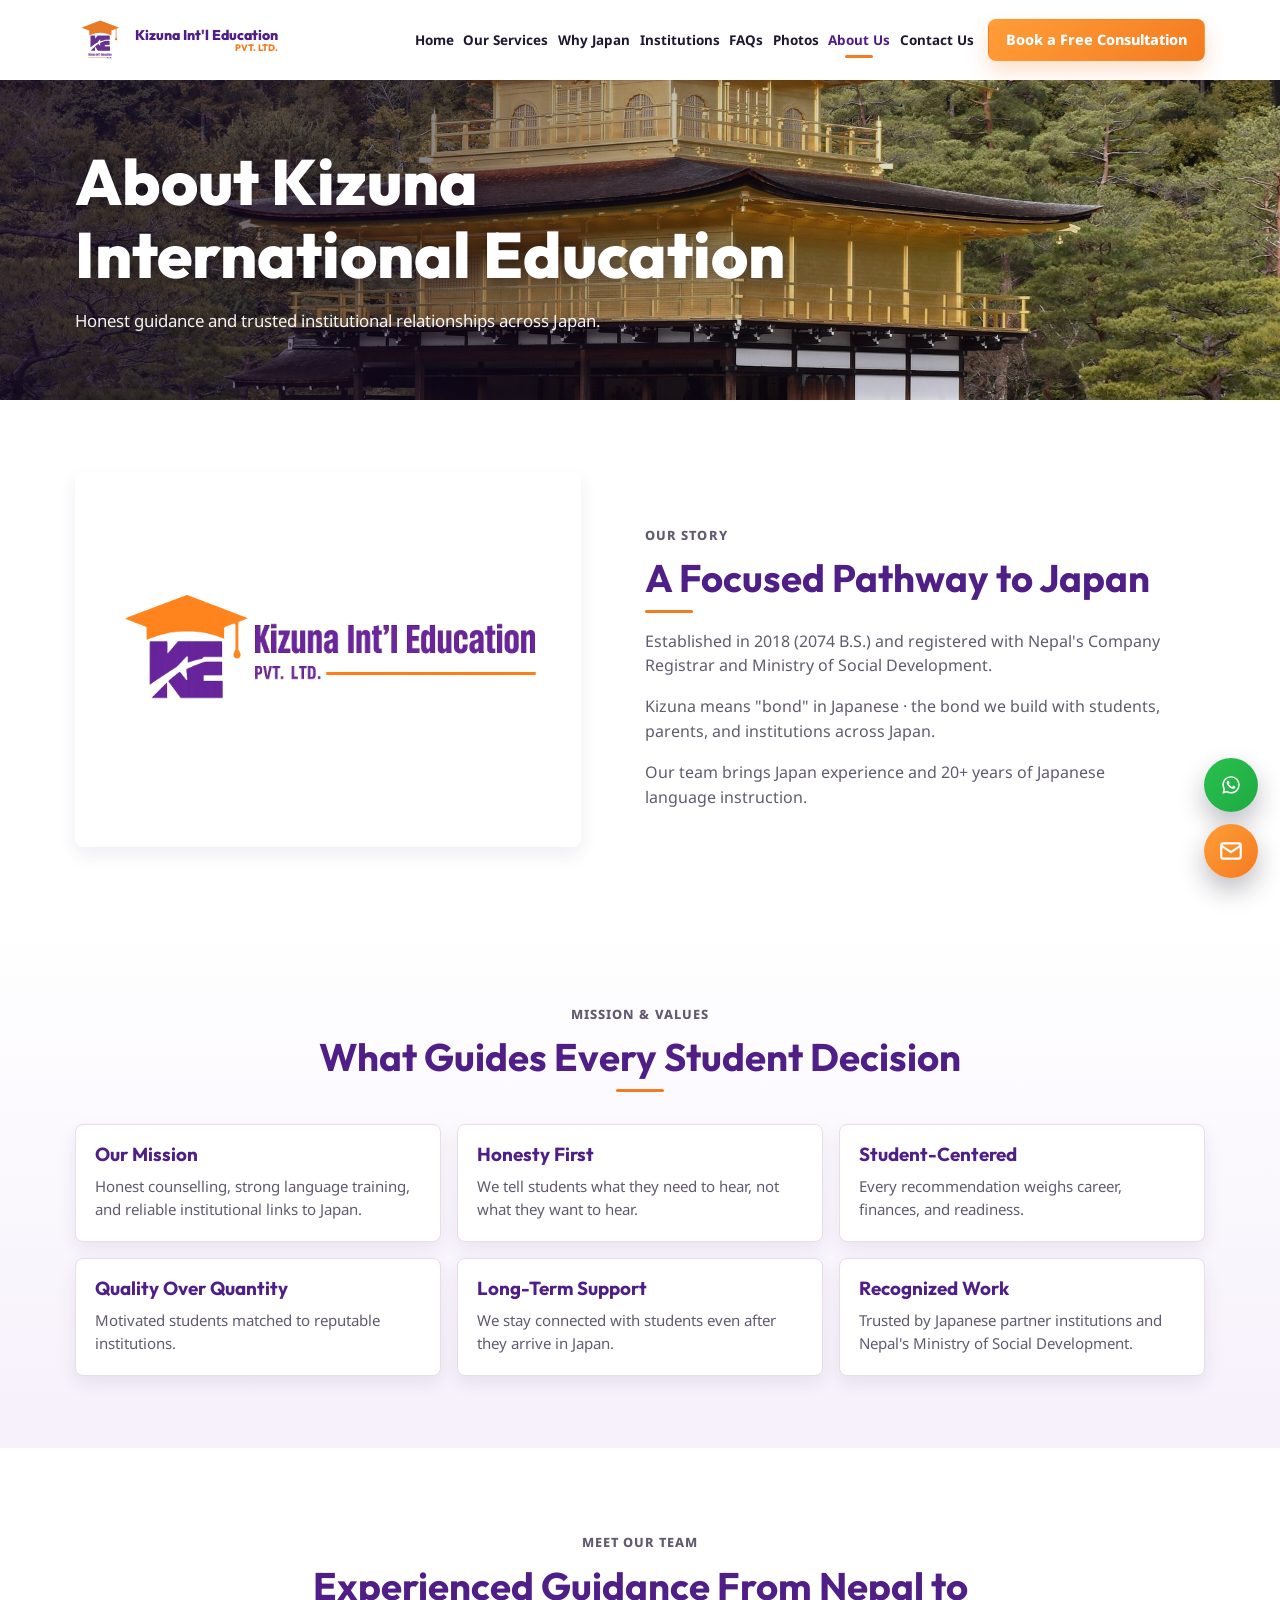
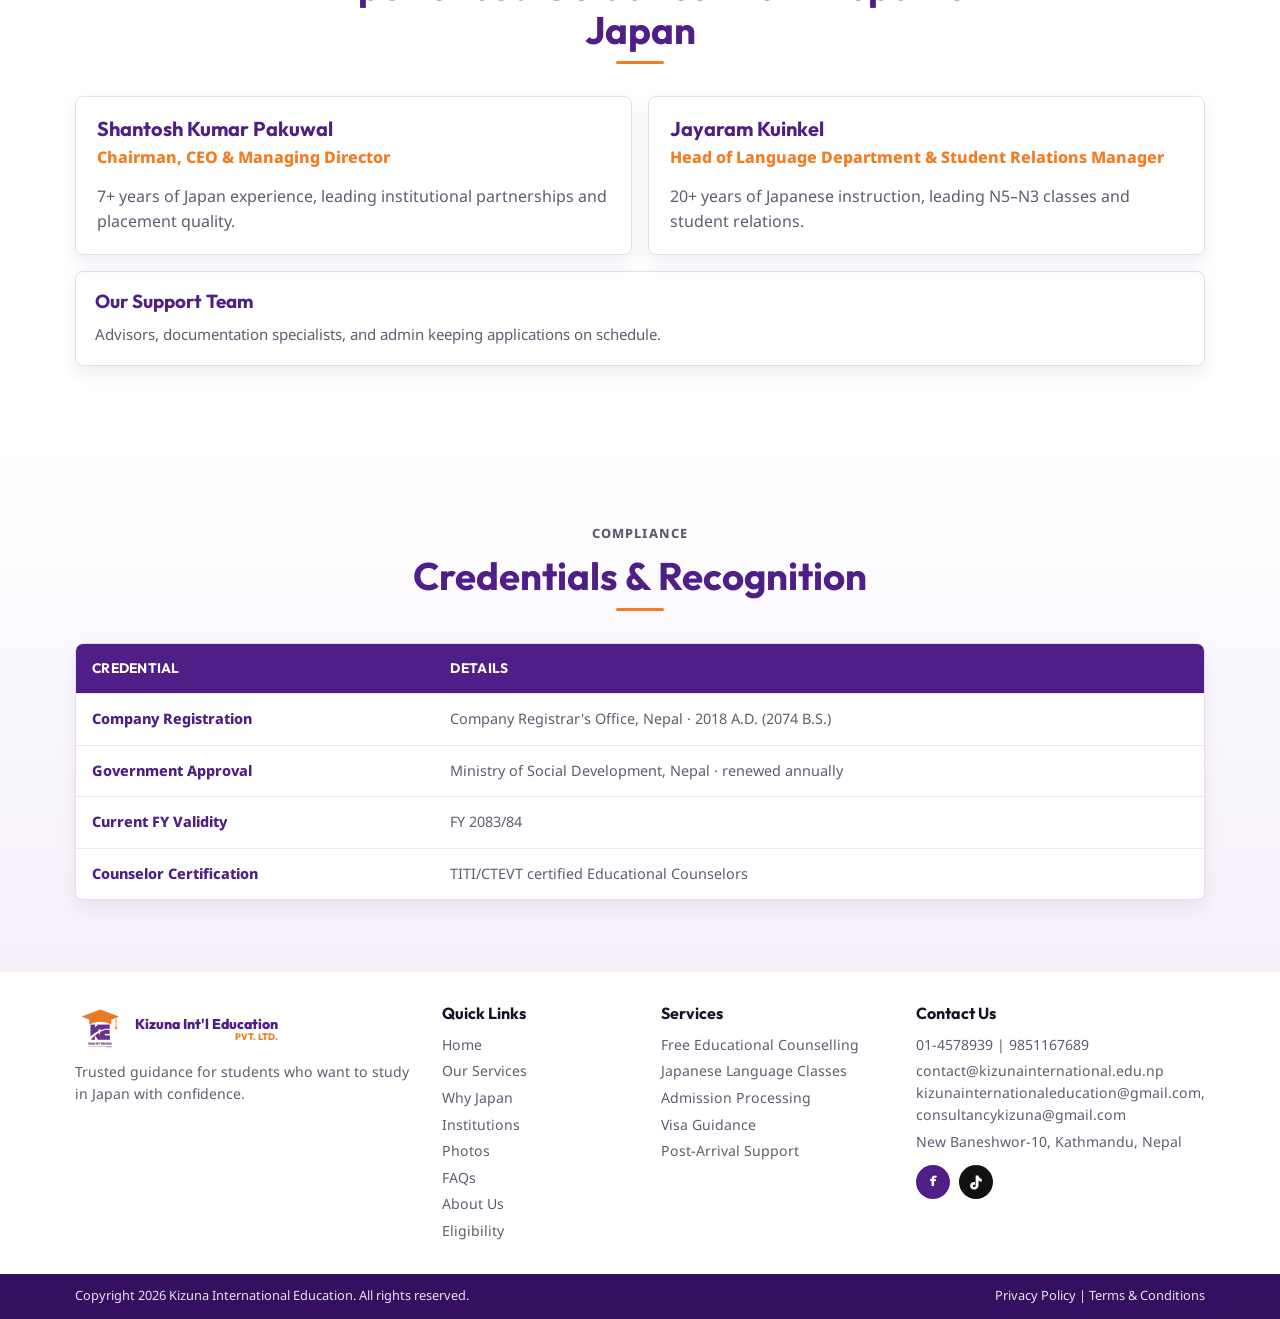
==== commit c400423f: "Add files via upload" ====
--- a/about.html
+++ b/about.html
@@ -62,7 +62,7 @@
             <p class="eyebrow">Our Story</p>
             <h2>A Focused Pathway to Japan</h2>
             <p>Established in 2018 (2074 B.S.) and registered with Nepal's Company Registrar and Ministry of Social Development.</p>
-            <p>Kizuna means "bond" in Japanese — the bond we build with students, parents, and institutions across Japan.</p>
+            <p>Kizuna means "bond" in Japanese · the bond we build with students, parents, and institutions across Japan.</p>
             <p>Our team brings Japan experience and 20+ years of Japanese language instruction.</p>
           </div>
         </div>
@@ -140,8 +140,8 @@
                 <tr><th>Credential</th><th>Details</th></tr>
               </thead>
               <tbody>
-                <tr><td>Company Registration</td><td>Company Registrar's Office, Nepal &mdash; 2018 A.D. (2074 B.S.)</td></tr>
-                <tr><td>Government Approval</td><td>Ministry of Social Development, Nepal &mdash; renewed annually</td></tr>
+                <tr><td>Company Registration</td><td>Company Registrar's Office, Nepal · 2018 A.D. (2074 B.S.)</td></tr>
+                <tr><td>Government Approval</td><td>Ministry of Social Development, Nepal · renewed annually</td></tr>
                 <tr><td>Current FY Validity</td><td><span data-fiscal-year></span></td></tr>
                 <tr><td>Counselor Certification</td><td>TITI/CTEVT certified Educational Counselors</td></tr>
               </tbody>
--- a/css/style.css
+++ b/css/style.css
@@ -898,6 +898,28 @@
   color: rgba(255, 255, 255, 0.88);
   font-size: 0.86rem;
   line-height: 1.35;
+}
+
+.facebook-band {
+  background: linear-gradient(180deg, #fff 0%, var(--surface-soft) 100%);
+}
+
+.facebook-embed {
+  display: flex;
+  justify-content: center;
+}
+
+.facebook-embed iframe {
+  width: 100%;
+  max-width: 450px;
+  border-radius: var(--radius);
+  box-shadow: var(--shadow-sm);
+  background: #fff;
+}
+
+.facebook-fallback {
+  margin-top: 1.4rem;
+  text-align: center;
 }
 
 .about {
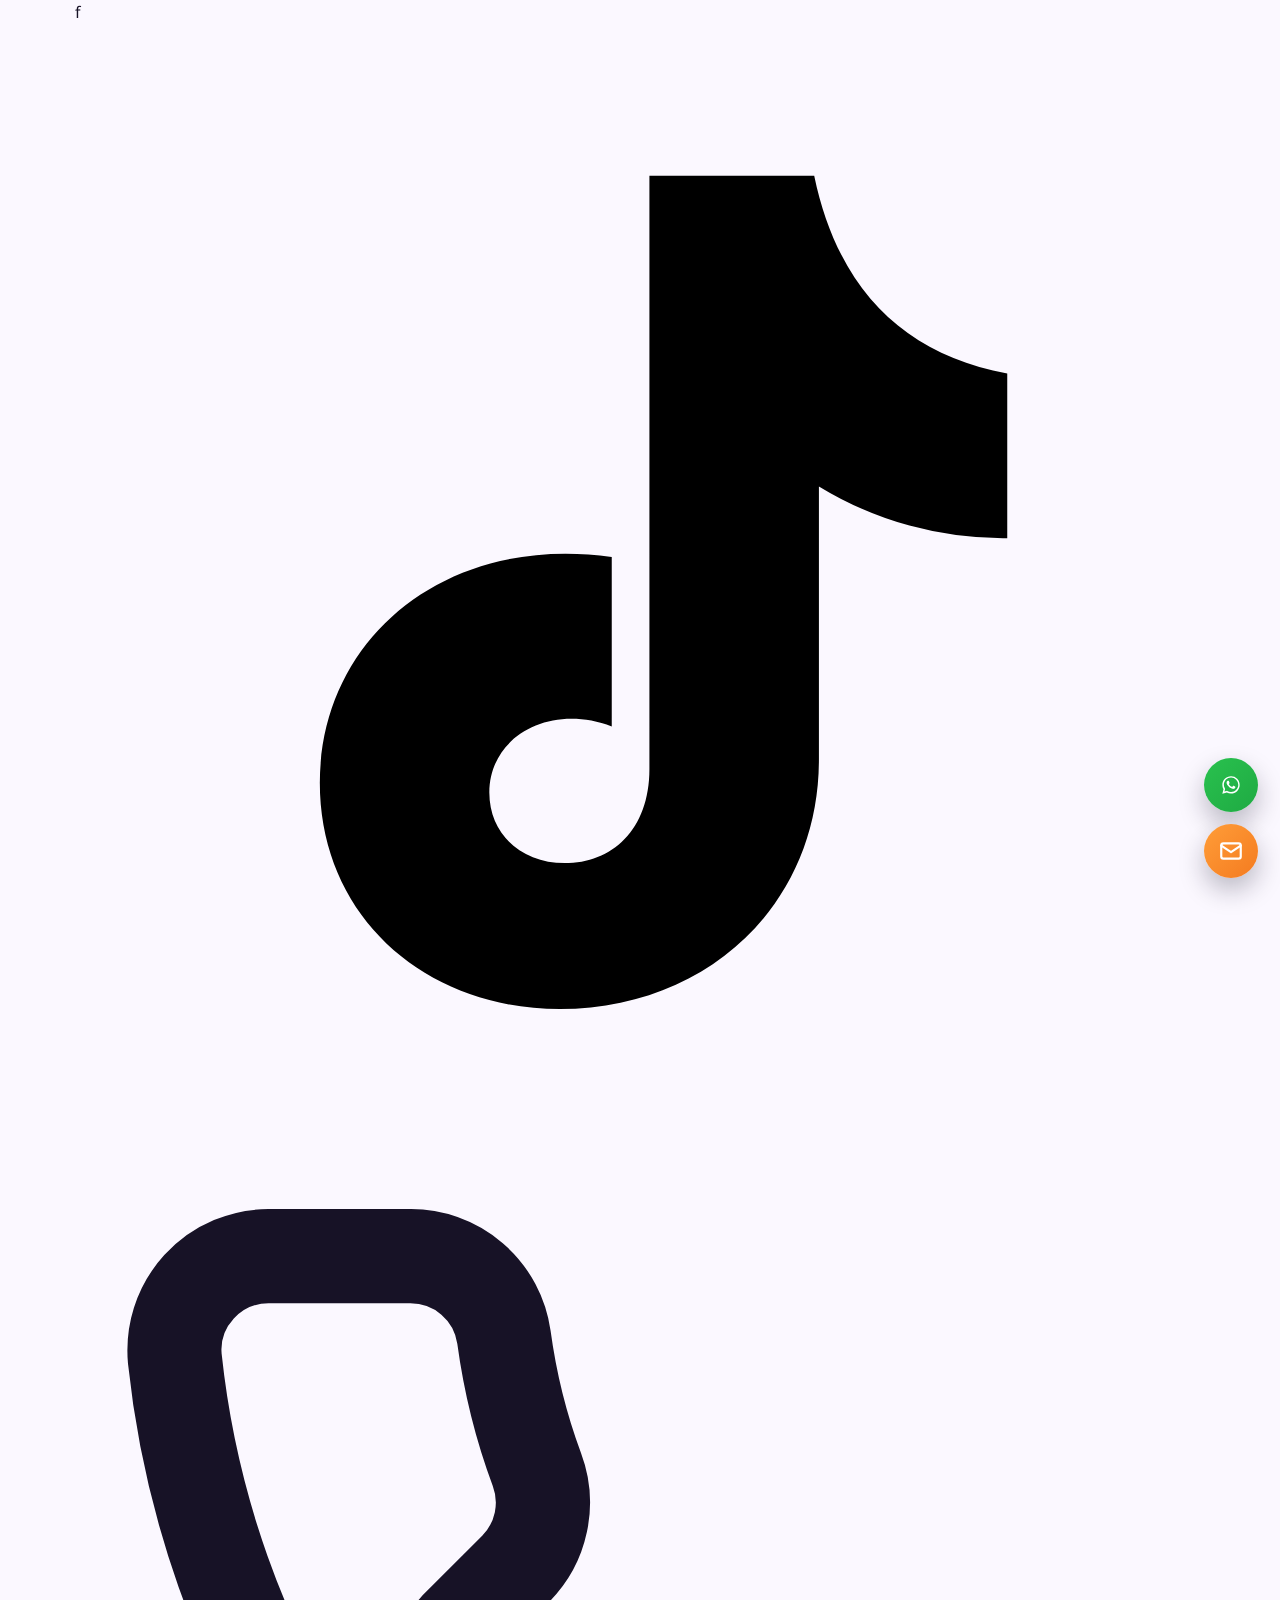
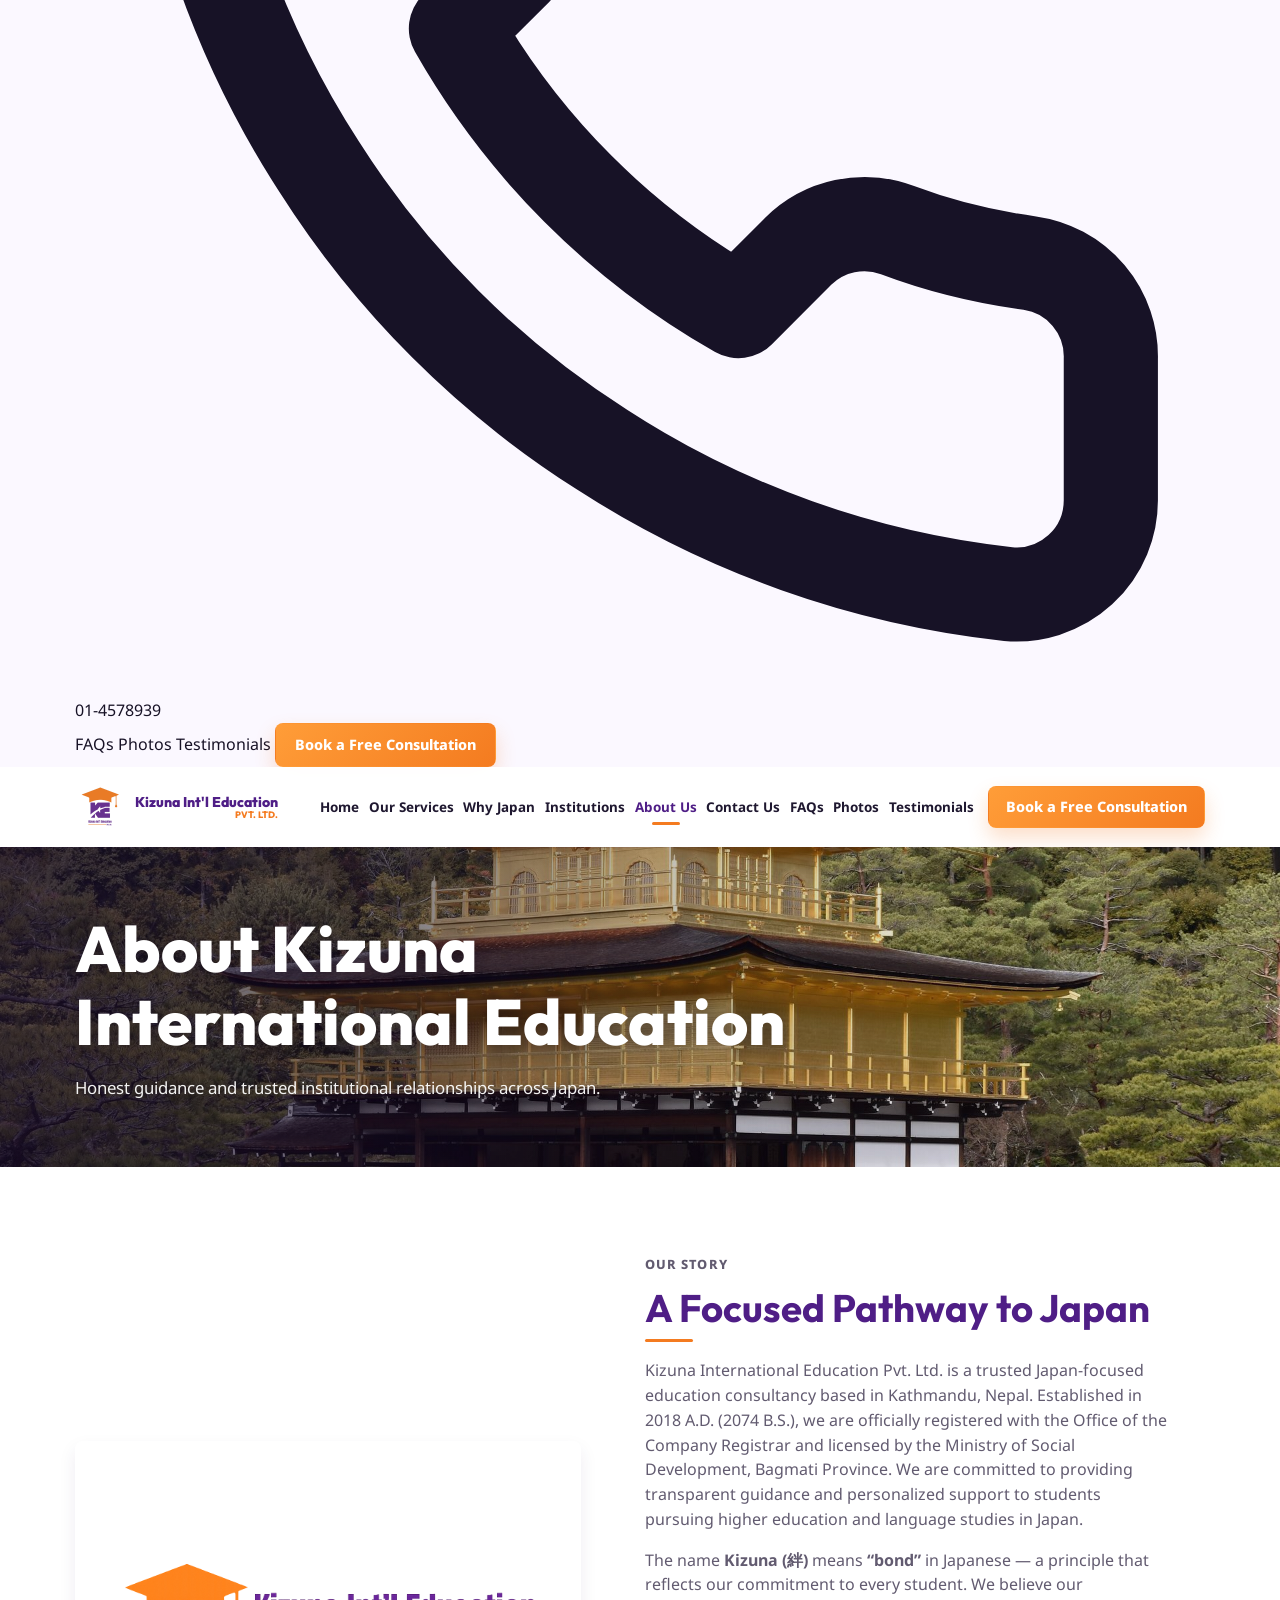
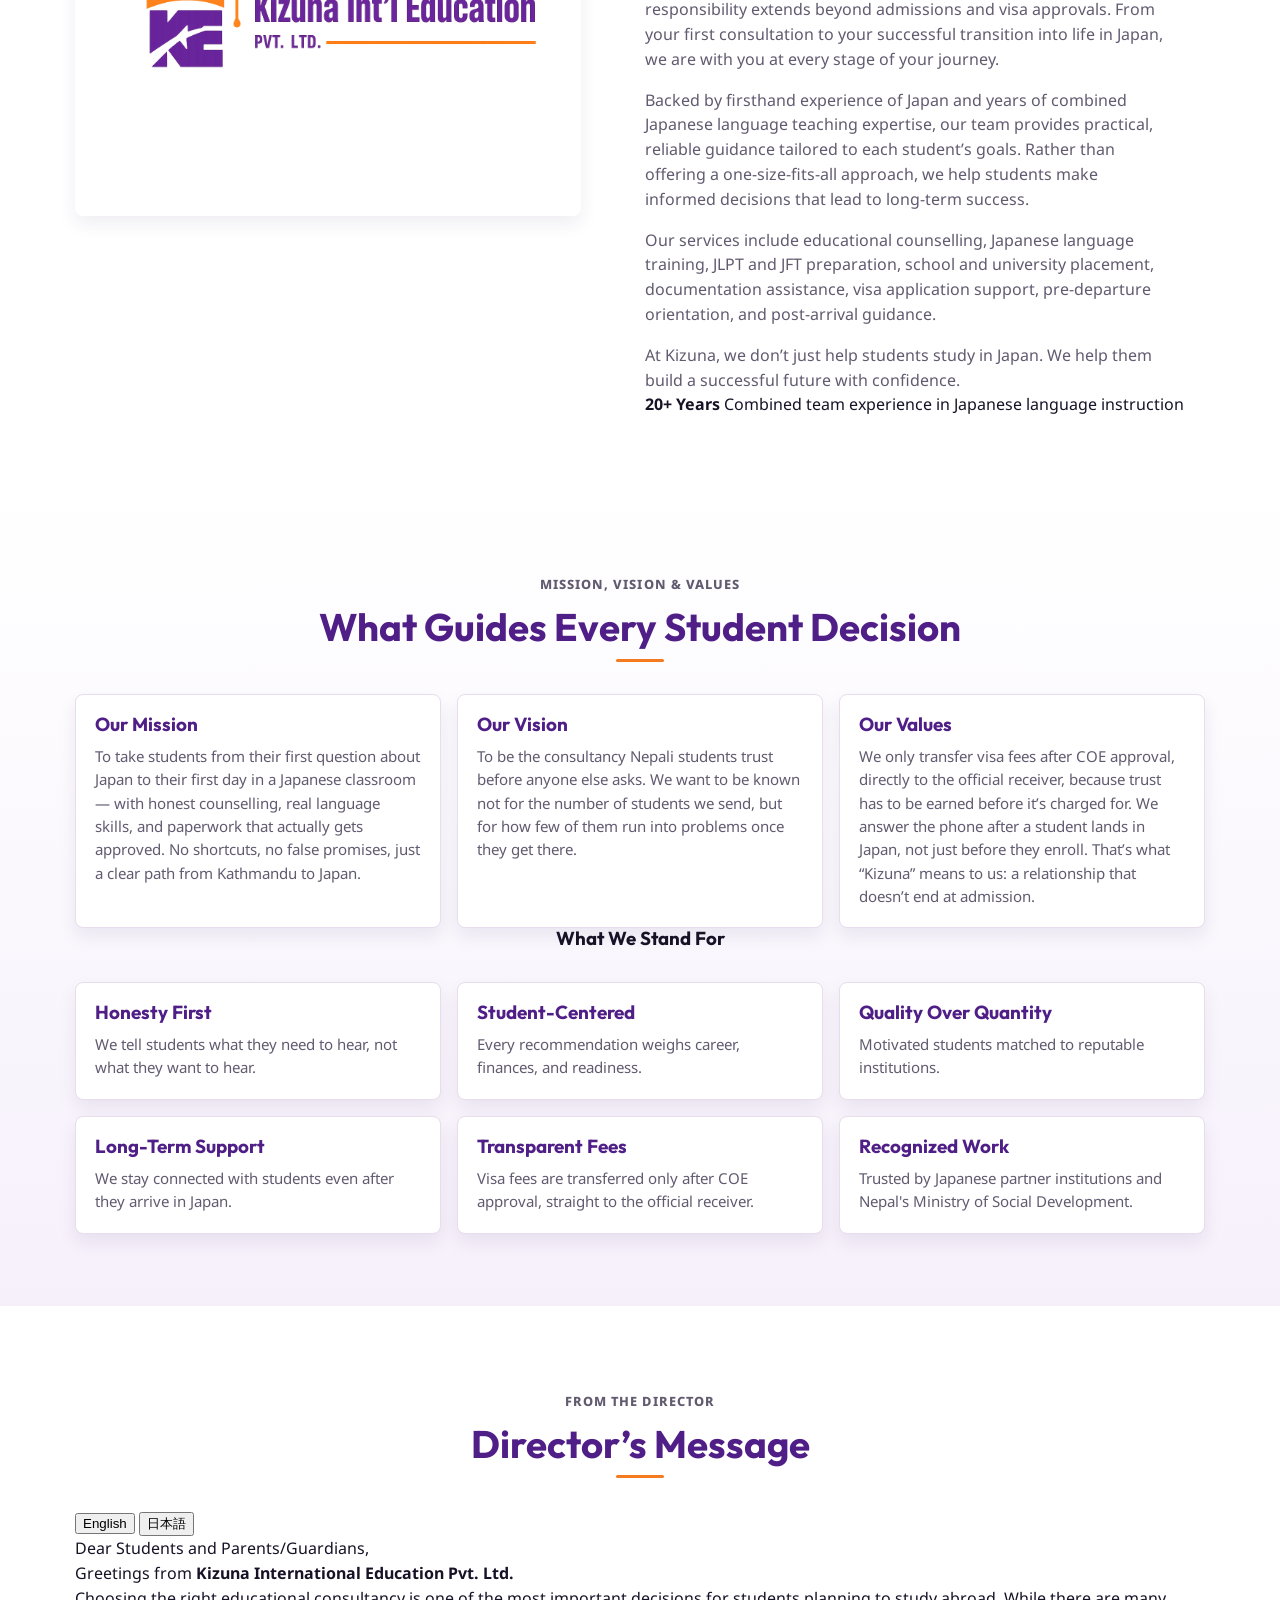
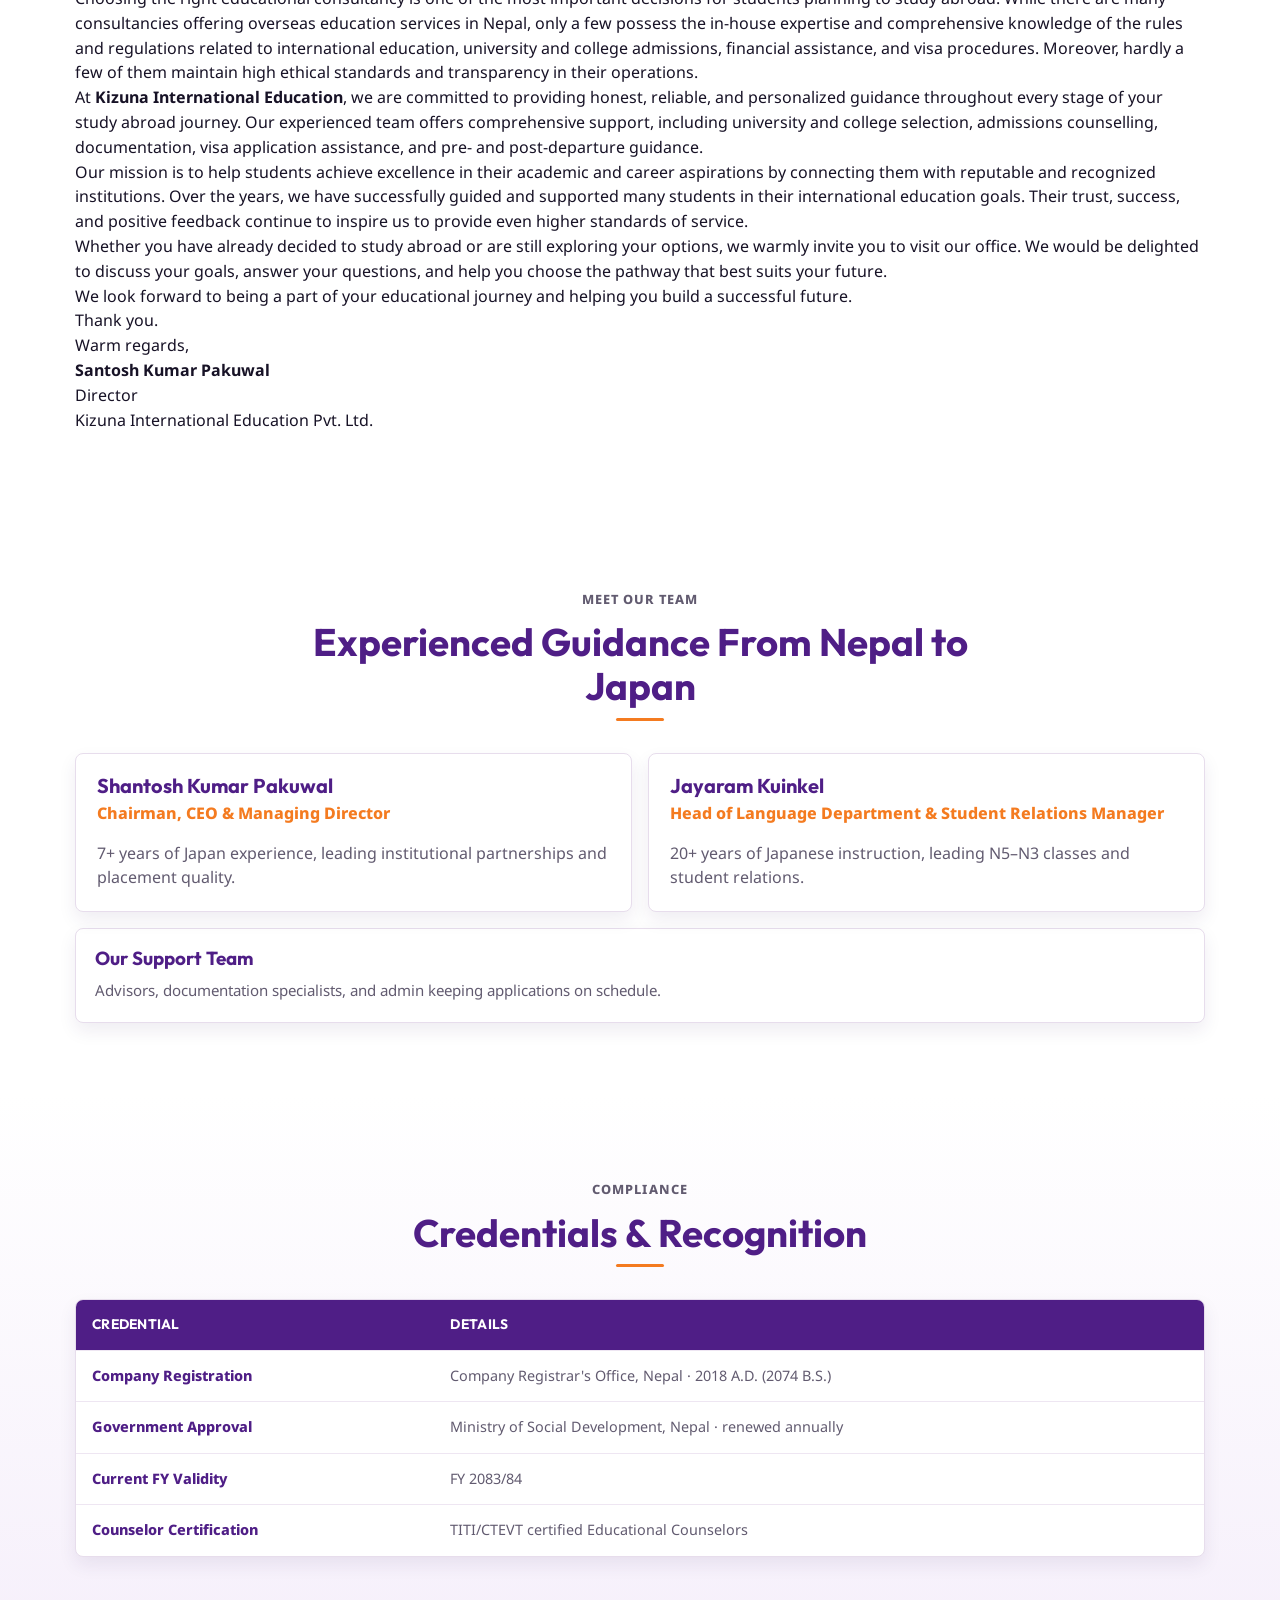
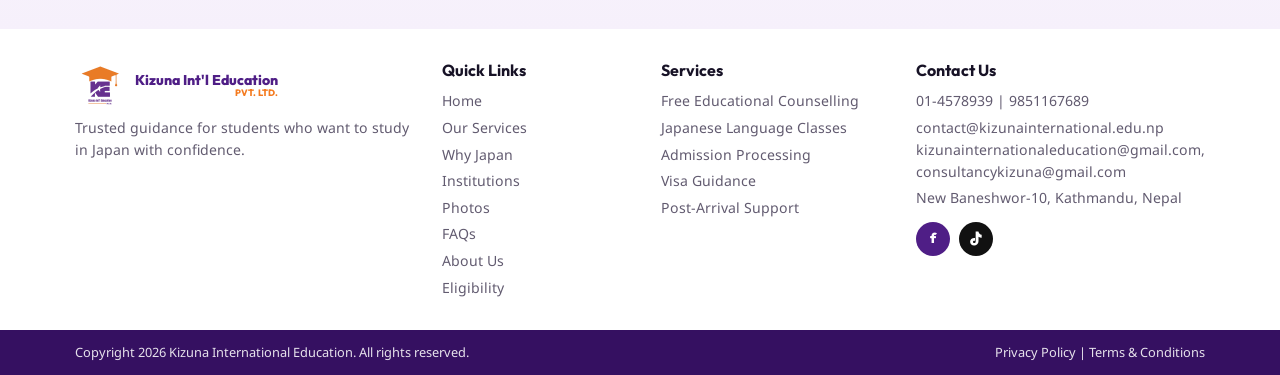
==== commit 644c93e9: "Add files via upload" ====
--- a/about.html
+++ b/about.html
@@ -14,33 +14,44 @@
       href="https://fonts.googleapis.com/css2?family=Noto+Sans:wght@400;500;600;700&family=Outfit:wght@400;500;600;700;800&display=swap"
       rel="stylesheet"
     />
-    <link rel="stylesheet" href="css/style.css" />
+    <link rel="stylesheet" href="css/style.css?v=4" />
     <link rel="icon" type="image/png" href="assets/logo/favicon.png" />
   </head>
   <body>
     <a class="skip-link" href="#main-content">Skip to content</a>
 
+        <div class="top-bar">
+      <div class="container top-bar-inner">
+        <div class="top-bar-left">
+          <a class="top-social top-facebook" href="https://www.facebook.com/kizunakathmandu" target="_blank" rel="noopener noreferrer" aria-label="Kizuna International Education on Facebook"><span aria-hidden="true">f</span></a>
+          <a class="top-social top-tiktok" href="https://www.tiktok.com/@kizunaintl?_r=1&amp;_t=ZS-97N99hQVUxt" target="_blank" rel="noopener noreferrer" aria-label="Kizuna International Education on TikTok"><svg viewBox="0 0 24 24" aria-hidden="true" focusable="false"><path d="M15.7 3.2c.5 2.4 1.9 3.8 4.1 4.2v3.5a7.5 7.5 0 0 1-4-1.1v5.8c0 3.1-2.4 5.3-5.5 5.3-2.9 0-5.1-2-5.1-4.8 0-3.1 2.7-5.3 6.2-4.8v3.6c-1.3-.5-2.6.2-2.6 1.4 0 .9.7 1.5 1.6 1.5 1 0 1.8-.7 1.8-2V3.2h3.5Z" /></svg></a>
+          <a class="top-phone" href="tel:014578939" aria-label="Call Kizuna at 01-4578939"><svg viewBox="0 0 24 24" fill="none" stroke="currentColor" stroke-width="2" stroke-linecap="round" stroke-linejoin="round" aria-hidden="true"><path d="M22 16.92v3a2 2 0 0 1-2.18 2 19.79 19.79 0 0 1-8.63-3.07 19.5 19.5 0 0 1-6-6 19.79 19.79 0 0 1-3.07-8.67A2 2 0 0 1 4.11 2h3a2 2 0 0 1 2 1.72c.13.96.36 1.9.7 2.81a2 2 0 0 1-.45 2.11L8.09 9.91a16 16 0 0 0 6 6l1.27-1.27a2 2 0 0 1 2.11-.45c.9.34 1.85.57 2.81.7A2 2 0 0 1 22 16.92z"/></svg><span>01-4578939</span></a>
+        </div>
+        <nav class="top-bar-right" aria-label="Utility navigation">
+          <a href="faq.html" class="top-link">FAQs</a>
+          <a href="photos.html" class="top-link">Photos</a>
+          <a href="testimonials.html" class="top-link">Testimonials</a>
+          <a href="https://wa.me/9779851167689" class="btn btn-primary top-cta">Book a Free Consultation</a>
+        </nav>
+      </div>
+    </div>
     <header class="site-header">
       <div class="container nav-wrap">
-        <a class="brand" href="index.html" aria-label="Kizuna International Education home">
-          <img src="assets/logo/kizuna-logo.jpeg" alt="Kizuna International Education logo" />
-          <span>Kizuna Int'l Education <small>PVT. LTD.</small></span>
-        </a>
-        <button class="menu-toggle" id="menuToggle" aria-expanded="false" aria-controls="primaryNav" aria-label="Open navigation menu">
-          <span></span><span></span><span></span>
-        </button>
+        <a class="brand" href="index.html" aria-label="Kizuna International Education home"><img src="assets/logo/kizuna-logo.jpeg" alt="Kizuna International Education logo" /><span>Kizuna Int'l Education <small>PVT. LTD.</small></span></a>
+        <button class="menu-toggle" id="menuToggle" aria-expanded="false" aria-controls="primaryNav" aria-label="Open navigation menu"><span></span><span></span><span></span></button>
         <nav class="primary-nav" id="primaryNav" aria-label="Primary navigation">
           <ul>
             <li><a href="index.html" class="nav-link">Home</a></li>
             <li><a href="services.html" class="nav-link">Our Services</a></li>
             <li><a href="why-japan.html" class="nav-link">Why Japan</a></li>
             <li><a href="partners.html" class="nav-link">Institutions</a></li>
-            <li><a href="faq.html" class="nav-link">FAQs</a></li>
-            <li><a href="photos.html" class="nav-link">Photos</a></li>
             <li><a href="about.html" class="nav-link active">About Us</a></li>
             <li><a href="contact.html" class="nav-link">Contact Us</a></li>
+            <li class="nav-mobile-only"><a href="faq.html" class="nav-link">FAQs</a></li>
+            <li class="nav-mobile-only"><a href="photos.html" class="nav-link">Photos</a></li>
+            <li class="nav-mobile-only"><a href="testimonials.html" class="nav-link">Testimonials</a></li>
           </ul>
-          <a href="https://wa.me/9779851167689" class="btn btn-primary nav-cta">Book a Free Consultation</a>
+          <a href="https://wa.me/9779851167689" class="btn btn-primary nav-cta nav-mobile-only">Book a Free Consultation</a>
         </nav>
       </div>
     </header>
@@ -58,12 +69,18 @@
           <div class="about-image" data-animate="fade-right">
             <img src="assets/logo/banner1.png" alt="Kizuna International Education team and student support" />
           </div>
-          <div class="about-content" data-animate="fade-left">
+          <div class="about-content about-content--rich" data-animate="fade-left">
             <p class="eyebrow">Our Story</p>
             <h2>A Focused Pathway to Japan</h2>
-            <p>Established in 2018 (2074 B.S.) and registered with Nepal's Company Registrar and Ministry of Social Development.</p>
-            <p>Kizuna means "bond" in Japanese · the bond we build with students, parents, and institutions across Japan.</p>
-            <p>Our team brings Japan experience and 20+ years of Japanese language instruction.</p>
+            <p>Kizuna International Education Pvt. Ltd. is a trusted Japan-focused education consultancy based in Kathmandu, Nepal. Established in 2018 A.D. (2074 B.S.), we are officially registered with the Office of the Company Registrar and licensed by the Ministry of Social Development, Bagmati Province. We are committed to providing transparent guidance and personalized support to students pursuing higher education and language studies in Japan.</p>
+            <p>The name <strong>Kizuna (絆)</strong> means <strong>&ldquo;bond&rdquo;</strong> in Japanese &mdash; a principle that reflects our commitment to every student. We believe our responsibility extends beyond admissions and visa approvals. From your first consultation to your successful transition into life in Japan, we are with you at every stage of your journey.</p>
+            <p>Backed by firsthand experience of Japan and years of combined Japanese language teaching expertise, our team provides practical, reliable guidance tailored to each student&rsquo;s goals. Rather than offering a one-size-fits-all approach, we help students make informed decisions that lead to long-term success.</p>
+            <p>Our services include educational counselling, Japanese language training, JLPT and JFT preparation, school and university placement, documentation assistance, visa application support, pre-departure orientation, and post-arrival guidance.</p>
+            <p>At Kizuna, we don&rsquo;t just help students study in Japan. We help them build a successful future with confidence.</p>
+            <div class="about-statcard">
+              <strong>20+ Years</strong>
+              <span>Combined team experience in Japanese language instruction</span>
+            </div>
           </div>
         </div>
       </section>
@@ -71,14 +88,28 @@
       <section class="content-band soft section-pad" id="mission-values">
         <div class="container">
           <div class="section-head center" data-animate="fade-up">
-            <p class="eyebrow">Mission &amp; Values</p>
+            <p class="eyebrow">Mission, Vision &amp; Values</p>
             <h2>What Guides Every Student Decision</h2>
           </div>
           <div class="content-grid">
             <article class="detail-card" data-animate="fade-up">
               <h3>Our Mission</h3>
-              <p>Honest counselling, strong language training, and reliable institutional links to Japan.</p>
-            </article>
+              <p>To take students from their first question about Japan to their first day in a Japanese classroom &mdash; with honest counselling, real language skills, and paperwork that actually gets approved. No shortcuts, no false promises, just a clear path from Kathmandu to Japan.</p>
+            </article>
+            <article class="detail-card" data-animate="fade-up">
+              <h3>Our Vision</h3>
+              <p>To be the consultancy Nepali students trust before anyone else asks. We want to be known not for the number of students we send, but for how few of them run into problems once they get there.</p>
+            </article>
+            <article class="detail-card" data-animate="fade-up">
+              <h3>Our Values</h3>
+              <p>We only transfer visa fees after COE approval, directly to the official receiver, because trust has to be earned before it&rsquo;s charged for. We answer the phone after a student lands in Japan, not just before they enroll. That&rsquo;s what &ldquo;Kizuna&rdquo; means to us: a relationship that doesn&rsquo;t end at admission.</p>
+            </article>
+          </div>
+
+          <div class="section-head center about-pillars-head" data-animate="fade-up">
+            <h3 class="pillars-title">What We Stand For</h3>
+          </div>
+          <div class="content-grid">
             <article class="detail-card" data-animate="fade-up">
               <h3>Honesty First</h3>
               <p>We tell students what they need to hear, not what they want to hear.</p>
@@ -96,9 +127,57 @@
               <p>We stay connected with students even after they arrive in Japan.</p>
             </article>
             <article class="detail-card" data-animate="fade-up">
+              <h3>Transparent Fees</h3>
+              <p>Visa fees are transferred only after COE approval, straight to the official receiver.</p>
+            </article>
+            <article class="detail-card" data-animate="fade-up">
               <h3>Recognized Work</h3>
               <p>Trusted by Japanese partner institutions and Nepal's Ministry of Social Development.</p>
             </article>
+          </div>
+        </div>
+      </section>
+
+      <section class="content-band section-pad" id="directors-message">
+        <div class="container">
+          <div class="section-head center" data-animate="fade-up">
+            <p class="eyebrow">From the Director</p>
+            <h2>Director&rsquo;s Message</h2>
+          </div>
+
+          <div class="director-card" data-animate="fade-up">
+            <div class="director-toolbar">
+              <div class="lang-toggle" role="group" aria-label="Choose message language">
+                <button type="button" class="lang-btn active" data-lang-btn="en" aria-pressed="true">English</button>
+                <button type="button" class="lang-btn" data-lang-btn="ja" aria-pressed="false">日本語</button>
+              </div>
+            </div>
+
+            <div class="director-body">
+              <div class="director-message" data-lang-panel="en">
+                <p>Dear Students and Parents/Guardians,</p>
+                <p>Greetings from <strong>Kizuna International Education Pvt. Ltd.</strong></p>
+                <p>Choosing the right educational consultancy is one of the most important decisions for students planning to study abroad. While there are many consultancies offering overseas education services in Nepal, only a few possess the in-house expertise and comprehensive knowledge of the rules and regulations related to international education, university and college admissions, financial assistance, and visa procedures. Moreover, hardly a few of them maintain high ethical standards and transparency in their operations.</p>
+                <p>At <strong>Kizuna International Education</strong>, we are committed to providing honest, reliable, and personalized guidance throughout every stage of your study abroad journey. Our experienced team offers comprehensive support, including university and college selection, admissions counselling, documentation, visa application assistance, and pre- and post-departure guidance.</p>
+                <p>Our mission is to help students achieve excellence in their academic and career aspirations by connecting them with reputable and recognized institutions. Over the years, we have successfully guided and supported many students in their international education goals. Their trust, success, and positive feedback continue to inspire us to provide even higher standards of service.</p>
+                <p>Whether you have already decided to study abroad or are still exploring your options, we warmly invite you to visit our office. We would be delighted to discuss your goals, answer your questions, and help you choose the pathway that best suits your future.</p>
+                <p>We look forward to being a part of your educational journey and helping you build a successful future.</p>
+                <p>Thank you.</p>
+                <p class="director-signoff">Warm regards,<br /><strong>Santosh Kumar Pakuwal</strong><br />Director<br />Kizuna International Education Pvt. Ltd.</p>
+              </div>
+
+              <div class="director-message" data-lang-panel="ja" lang="ja" hidden>
+                <p>学生の皆様ならびに保護者の皆様へ</p>
+                <p><strong>Kizuna International Education Pvt. Ltd.</strong> より心よりご挨拶申し上げます。</p>
+                <p>留学を計画されている学生にとって、適切な留学コンサルタントを選ぶことは最も重要な決断の一つです。ネパールには海外留学サービスを提供するコンサルタント会社が数多くありますが、国際教育、大学・カレッジ入学、奨学金、ビザ手続きに関する専門知識と包括的な知識を備えている会社はごくわずかです。さらに、高い倫理基準と透明性を維持している会社はさらに少ないのが現状です。</p>
+                <p><strong>Kizuna International Education Pvt. Ltd.</strong> は、留学のあらゆる段階において、誠実で信頼できる、そして一人ひとりに合わせたサポートを提供することをお約束します。経験豊富なチームが、大学・カレッジ選び、入学相談、書類作成、ビザ申請支援、渡航前後のサポートなど、包括的なサポートを提供いたします。</p>
+                <p>私たちの使命は、学生の皆様を評判の高い教育機関と繋げることで、学業とキャリアにおける目標達成を支援することです。長年にわたり、多くの学生の皆様の国際留学の目標達成を成功へと導いてきました。お客様からの信頼、成功、そして肯定的なフィードバックは、私たちがより高い水準のサービスを提供し続けるための大きな励みとなっています。</p>
+                <p>留学をすでに決めている方も、まだ選択肢を検討中の方も、ぜひ当オフィスにお越しください。皆様の目標についてお話を伺い、ご質問にお答えし、将来に最適な道筋を見つけるお手伝いをさせていただきます。</p>
+                <p>皆様の学びの旅路に寄り添い、輝かしい未来を築くお手伝いができることを心待ちにしております。</p>
+                <p>今後ともどうぞよろしくお願い申し上げます。</p>
+                <p class="director-signoff">敬具<br /><strong>Santosh Kumar Pakuwal</strong><br />代表取締役<br />Kizuna International Education Pvt. Ltd.</p>
+              </div>
+            </div>
           </div>
         </div>
       </section>
--- a/css/style.css
+++ b/css/style.css
@@ -465,6 +465,26 @@
   border-radius: 0 0 16px 16px;
 }
 
+.advisors-icon::before {
+  width: 12px;
+  height: 12px;
+  top: 11px;
+  left: 12px;
+  background: currentColor;
+  border-radius: 50%;
+  box-shadow: 16px 0 0 currentColor;
+}
+
+.advisors-icon::after {
+  width: 36px;
+  height: 16px;
+  left: 8px;
+  bottom: 8px;
+  border: 3px solid currentColor;
+  border-top: 0;
+  border-radius: 0 0 16px 16px;
+}
+
 .mini-icon.people-icon,
 .mini-icon.document-icon,
 .mini-icon.shield-icon {
@@ -803,6 +823,22 @@
 
 .tiktok-icon {
   background: #111;
+}
+
+.trust-grid .stat-icon {
+  width: 60px;
+  height: 60px;
+  color: var(--primary);
+  transform: scale(1.3);
+}
+
+.trust-grid > :nth-child(4) .stat-icon {
+  color: var(--accent);
+}
+
+.trust-grid .trust-svg-icon svg {
+  width: 32px;
+  height: 32px;
 }
 
 .trust-grid h3 {
@@ -2260,6 +2296,368 @@
 }
 
 /* ============================================================
+   Home hero — cross-fading slideshow (home1/home2/home3)
+   ============================================================ */
+.hero-slideshow::before {
+  content: none; /* slides supply the imagery instead of the single ::before photo */
+}
+
+.hero-slides {
+  position: absolute;
+  inset: 0;
+  z-index: 0;
+}
+
+.hero-slide {
+  position: absolute;
+  inset: 0;
+  background-size: cover;
+  background-position: center;
+  background-repeat: no-repeat;
+  opacity: 0;
+  transition: opacity 0.6s ease;
+  pointer-events: none;
+}
+
+.hero-slide.is-active {
+  opacity: 1;
+  pointer-events: auto;
+}
+
+.hero-slide .container {
+  position: relative;
+  z-index: 2;
+  height: 100%;
+  display: flex;
+  align-items: center;
+}
+
+.hero-panel {
+  max-width: 460px;
+  padding: 1.05rem 1.35rem 1.2rem;
+  border-radius: 16px;
+  color: var(--text);
+  background: rgba(255, 255, 255, 0.96);
+  -webkit-backdrop-filter: blur(7px);
+  backdrop-filter: blur(7px);
+  border: 1px solid rgba(79, 30, 134, 0.12);
+  box-shadow: 0 18px 50px rgba(10, 4, 22, 0.3);
+}
+
+.hero-panel--right {
+  margin-left: auto;
+}
+
+/* Logo letterhead at the top of the white panel
+   (banner2.png has blank space above the mark and a wave below it,
+   so the strip is cropped to frame just the logo + wordmark).
+   Scaled to ~75% of its original size, kept proportional so the
+   cropped logo stays fully visible, and centered. */
+.hero-panel-logo {
+  display: block;
+  width: 75%;
+  max-width: 320px;
+  height: 72px;
+  object-fit: cover;
+  object-position: center 44%;
+  margin: 0 auto 0.8rem;
+  padding-bottom: 0.4rem;
+  border-bottom: 2px solid rgba(79, 30, 134, 0.16);
+}
+
+.hero-jp-lead {
+  margin: 0;
+  font-size: clamp(1.25rem, 2.1vw, 1.7rem);
+  font-weight: 800;
+  line-height: 1.32;
+  color: var(--primary);
+}
+
+/* First slide's intro line is a short greeting — size it like the title
+   (the other slides keep the smaller lead since theirs are long sentences) */
+.hero-slide[data-slide="0"] .hero-jp-lead {
+  font-size: clamp(1.5rem, 2.7vw, 2.3rem);
+}
+
+.hero-jp-title {
+  margin: 0.5rem 0 0.55rem;
+  font-size: clamp(1.5rem, 2.7vw, 2.3rem);
+  font-weight: 800;
+  line-height: 1.28;
+  color: var(--primary);
+}
+
+.hero-jp-subtitle {
+  margin: 0.7rem 0 0.55rem;
+  font-size: clamp(1.2rem, 1.85vw, 1.55rem);
+  font-weight: 800;
+  color: var(--accent);
+}
+
+.hero-jp-cta {
+  margin: 0;
+  font-size: clamp(1.1rem, 1.6vw, 1.4rem);
+  font-weight: 800;
+  color: var(--accent);
+}
+
+.hero-jp-chips {
+  display: flex;
+  flex-wrap: wrap;
+  gap: 0.4rem;
+  margin: 0;
+  padding: 0;
+  list-style: none;
+}
+
+.hero-jp-chips li {
+  padding: 0.22rem 0.7rem;
+  border-radius: 999px;
+  font-size: 0.96rem;
+  font-weight: 700;
+  color: var(--primary);
+  background: rgba(79, 30, 134, 0.08);
+  border: 1px solid rgba(79, 30, 134, 0.18);
+}
+
+.hero-jp-list {
+  display: grid;
+  gap: 0.28rem;
+  margin: 0;
+  padding: 0;
+  list-style: none;
+}
+
+.hero-jp-list li {
+  position: relative;
+  padding-left: 1.3rem;
+  font-size: 1.08rem;
+  font-weight: 600;
+  line-height: 1.4;
+}
+
+.hero-jp-list li::before {
+  content: "\2022";
+  position: absolute;
+  left: 0.2rem;
+  top: 0;
+  color: var(--accent);
+  font-weight: 800;
+}
+
+.hero-jp-foot {
+  margin: 0.55rem 0 0;
+  font-size: 0.98rem;
+  color: var(--muted);
+}
+
+/* Animate the panel content in each time a slide becomes active */
+@keyframes heroPanelIn {
+  from {
+    opacity: 0;
+    transform: translateY(16px);
+  }
+  to {
+    opacity: 1;
+    transform: translateY(0);
+  }
+}
+
+.hero-slide.is-active .hero-panel > * {
+  animation: heroPanelIn 0.6s ease both;
+}
+
+.hero-slide.is-active .hero-panel-logo {
+  animation-delay: 0s;
+}
+.hero-slide.is-active .hero-panel > *:nth-child(2) {
+  animation-delay: 0.16s;
+}
+.hero-slide.is-active .hero-panel > *:nth-child(3) {
+  animation-delay: 0.3s;
+}
+.hero-slide.is-active .hero-panel > *:nth-child(4) {
+  animation-delay: 0.44s;
+}
+.hero-slide.is-active .hero-panel > *:nth-child(5) {
+  animation-delay: 0.58s;
+}
+
+@media (prefers-reduced-motion: reduce) {
+  .hero-slide.is-active .hero-panel > * {
+    animation: none;
+  }
+}
+
+.hero-arrow {
+  position: absolute;
+  top: 50%;
+  z-index: 4;
+  transform: translateY(-50%);
+  display: grid;
+  place-items: center;
+  width: 46px;
+  height: 46px;
+  padding: 0;
+  border: 1px solid rgba(255, 255, 255, 0.3);
+  border-radius: 50%;
+  cursor: pointer;
+  color: #fff;
+  background: rgba(20, 9, 38, 0.4);
+  -webkit-backdrop-filter: blur(5px);
+  backdrop-filter: blur(5px);
+  box-shadow: 0 6px 20px rgba(10, 4, 22, 0.35);
+  transition: background 0.25s ease, transform 0.25s ease;
+}
+
+.hero-arrow:hover {
+  background: rgba(20, 9, 38, 0.7);
+  transform: translateY(-50%) scale(1.08);
+}
+
+.hero-arrow svg {
+  width: 22px;
+  height: 22px;
+}
+
+.hero-arrow--prev {
+  left: 16px;
+}
+
+.hero-arrow--next {
+  right: 16px;
+}
+
+.hero-dots {
+  position: absolute;
+  z-index: 3;
+  left: 0;
+  right: 0;
+  bottom: 14px;
+  display: flex;
+  justify-content: center;
+  gap: 0.5rem;
+}
+
+.hero-dots button {
+  width: 10px;
+  height: 10px;
+  padding: 0;
+  border: 0;
+  border-radius: 50%;
+  cursor: pointer;
+  background: rgba(255, 255, 255, 0.45);
+  box-shadow: 0 1px 6px rgba(10, 4, 22, 0.4);
+  transition: background 0.25s ease, transform 0.25s ease;
+}
+
+.hero-dots button.is-active {
+  background: #fff;
+  transform: scale(1.25);
+}
+
+@media (max-width: 930px) {
+  .hero-panel {
+    max-width: 560px;
+    margin: 0 auto;
+  }
+  /* Centre the panel vertically instead of pinning it to the bottom, so the
+     taller white panel has room above and below. */
+  .hero-slide .container {
+    align-items: center;
+    padding-bottom: 0;
+  }
+
+  /* The white hero panel (logo + big heading + chips) is much taller than the
+     old 4:1 banner — give the slideshow hero enough height so no slide clips. */
+  .hero.hero-slideshow {
+    min-height: clamp(380px, 56vw, 480px);
+  }
+
+  /* Trust bar: the social card gets its own full-width row under the 2×2 cards */
+  .trust-social-card {
+    grid-column: 1 / -1;
+  }
+}
+
+@media (max-width: 640px) {
+  .hero.hero-slideshow {
+    min-height: clamp(430px, 116vw, 540px);
+  }
+
+  .hero-panel {
+    max-width: 100%;
+    padding: 0.95rem 1.05rem 1.1rem;
+  }
+
+  /* Smaller letterhead so the logo doesn't dominate the panel on phones */
+  .hero-panel-logo {
+    width: 62%;
+    max-width: 220px;
+    height: 52px;
+  }
+
+  .hero-jp-lead {
+    font-size: clamp(1.05rem, 4.4vw, 1.35rem);
+  }
+
+  /* Keep the first slide's intro line matched to the title on phones too */
+  .hero-slide[data-slide="0"] .hero-jp-lead {
+    font-size: clamp(1.3rem, 5.4vw, 1.8rem);
+  }
+
+  .hero-jp-title {
+    font-size: clamp(1.3rem, 5.4vw, 1.8rem);
+  }
+
+  .hero-jp-subtitle {
+    font-size: clamp(1.08rem, 4.2vw, 1.4rem);
+  }
+
+  .hero-jp-cta {
+    font-size: clamp(1rem, 3.8vw, 1.28rem);
+  }
+
+  .hero-jp-chips {
+    gap: 0.32rem;
+  }
+
+  .hero-jp-chips li {
+    font-size: 0.82rem;
+    padding: 0.16rem 0.55rem;
+  }
+
+  .hero-jp-list li {
+    font-size: 0.98rem;
+  }
+
+  .hero-jp-foot {
+    font-size: 0.88rem;
+  }
+
+  /* Trust bar: compact 2×2 cards with the icon stacked over a centred label */
+  .trust-grid {
+    gap: 0.7rem;
+  }
+
+  .trust-card-link {
+    flex-direction: column;
+    text-align: center;
+    gap: 0.5rem;
+    min-height: 0;
+    padding: 0.95rem 0.6rem;
+  }
+
+  .trust-card-link .stat-icon {
+    transform: scale(1.1);
+  }
+
+  .trust-card-link h3 {
+    font-size: 0.98rem;
+  }
+}
+
+/* ============================================================
    Our Partners — recycling logo marquee (right to left)
    ============================================================ */
 .partners-marquee {
@@ -2752,7 +3150,7 @@
 /* ============================================================
    Photos page — hero background
    ============================================================ */
-.h-photos::before { background-image: url("../assets/heritage/about.jpg"); }
+.h-photos::before { background-image: url("../assets/heritage/stories.jpg"); }
 
 /* ============================================================
    Photos page — gallery category nav
